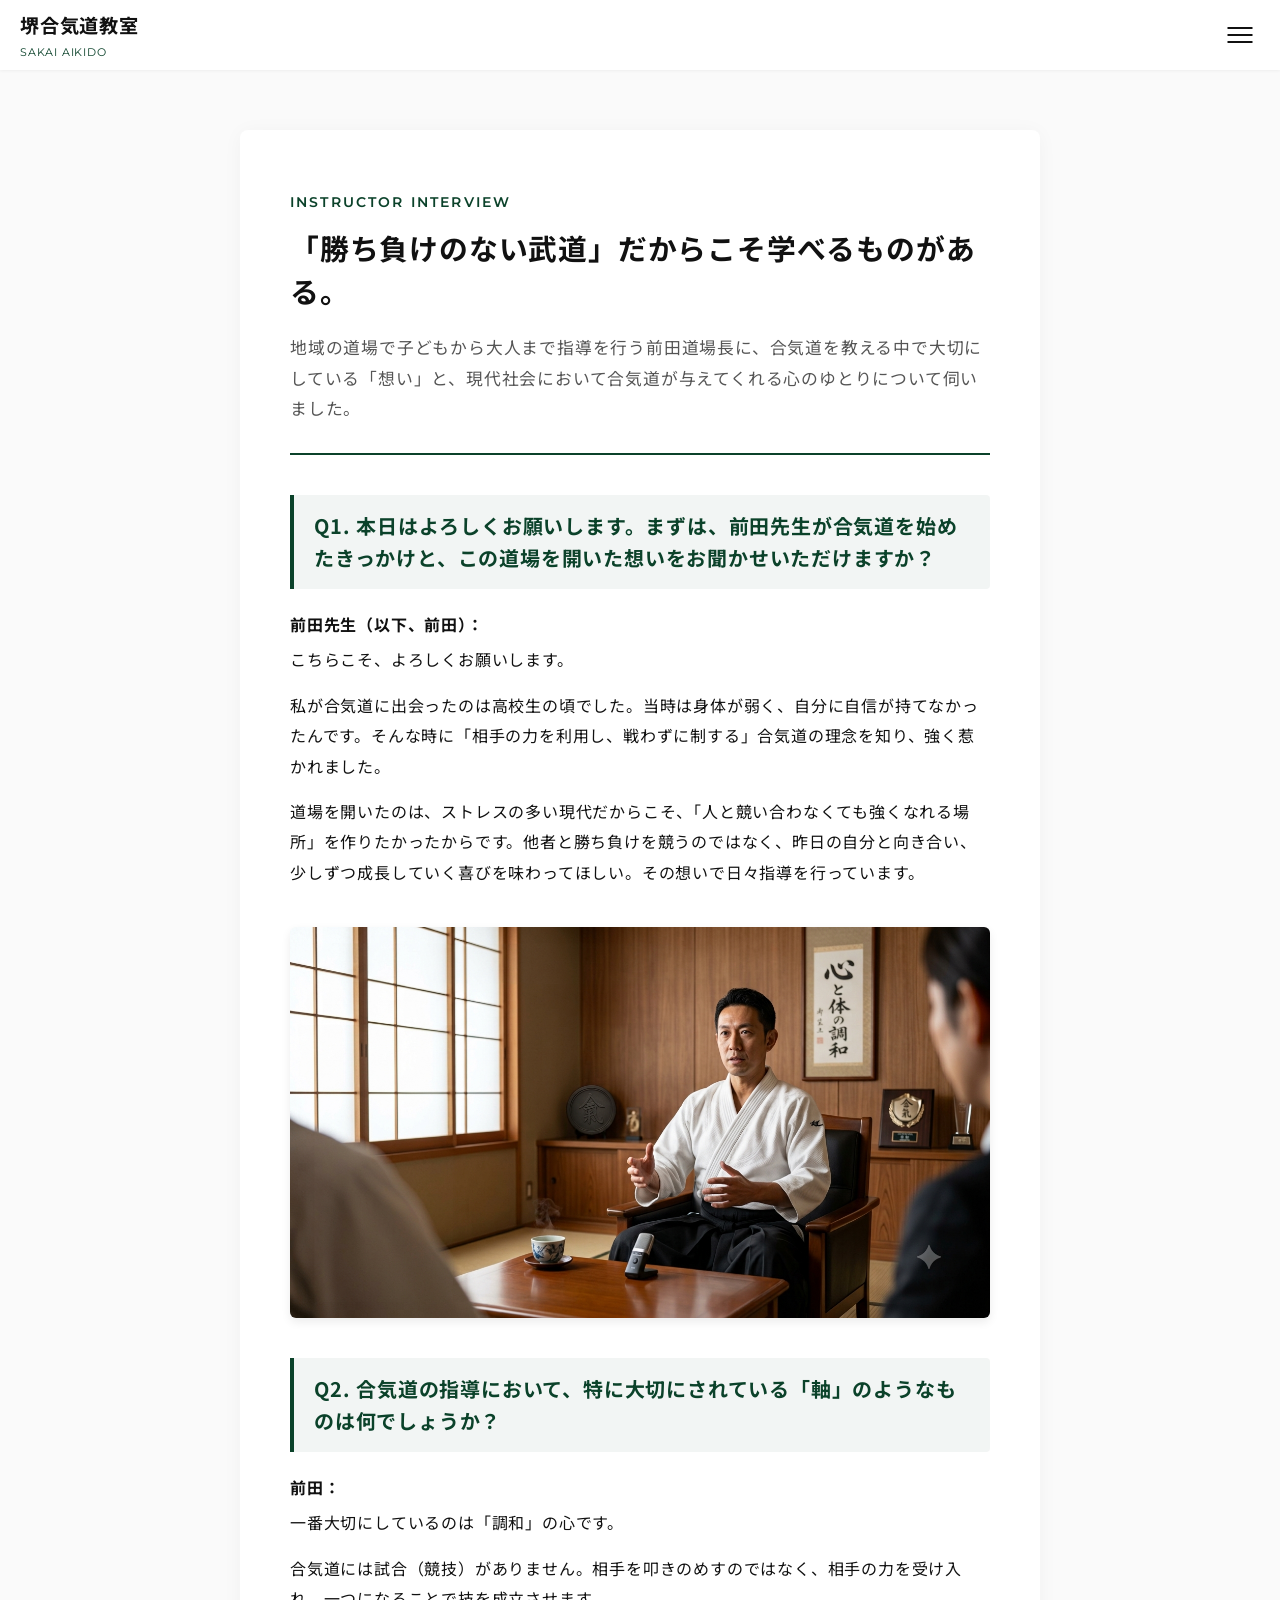
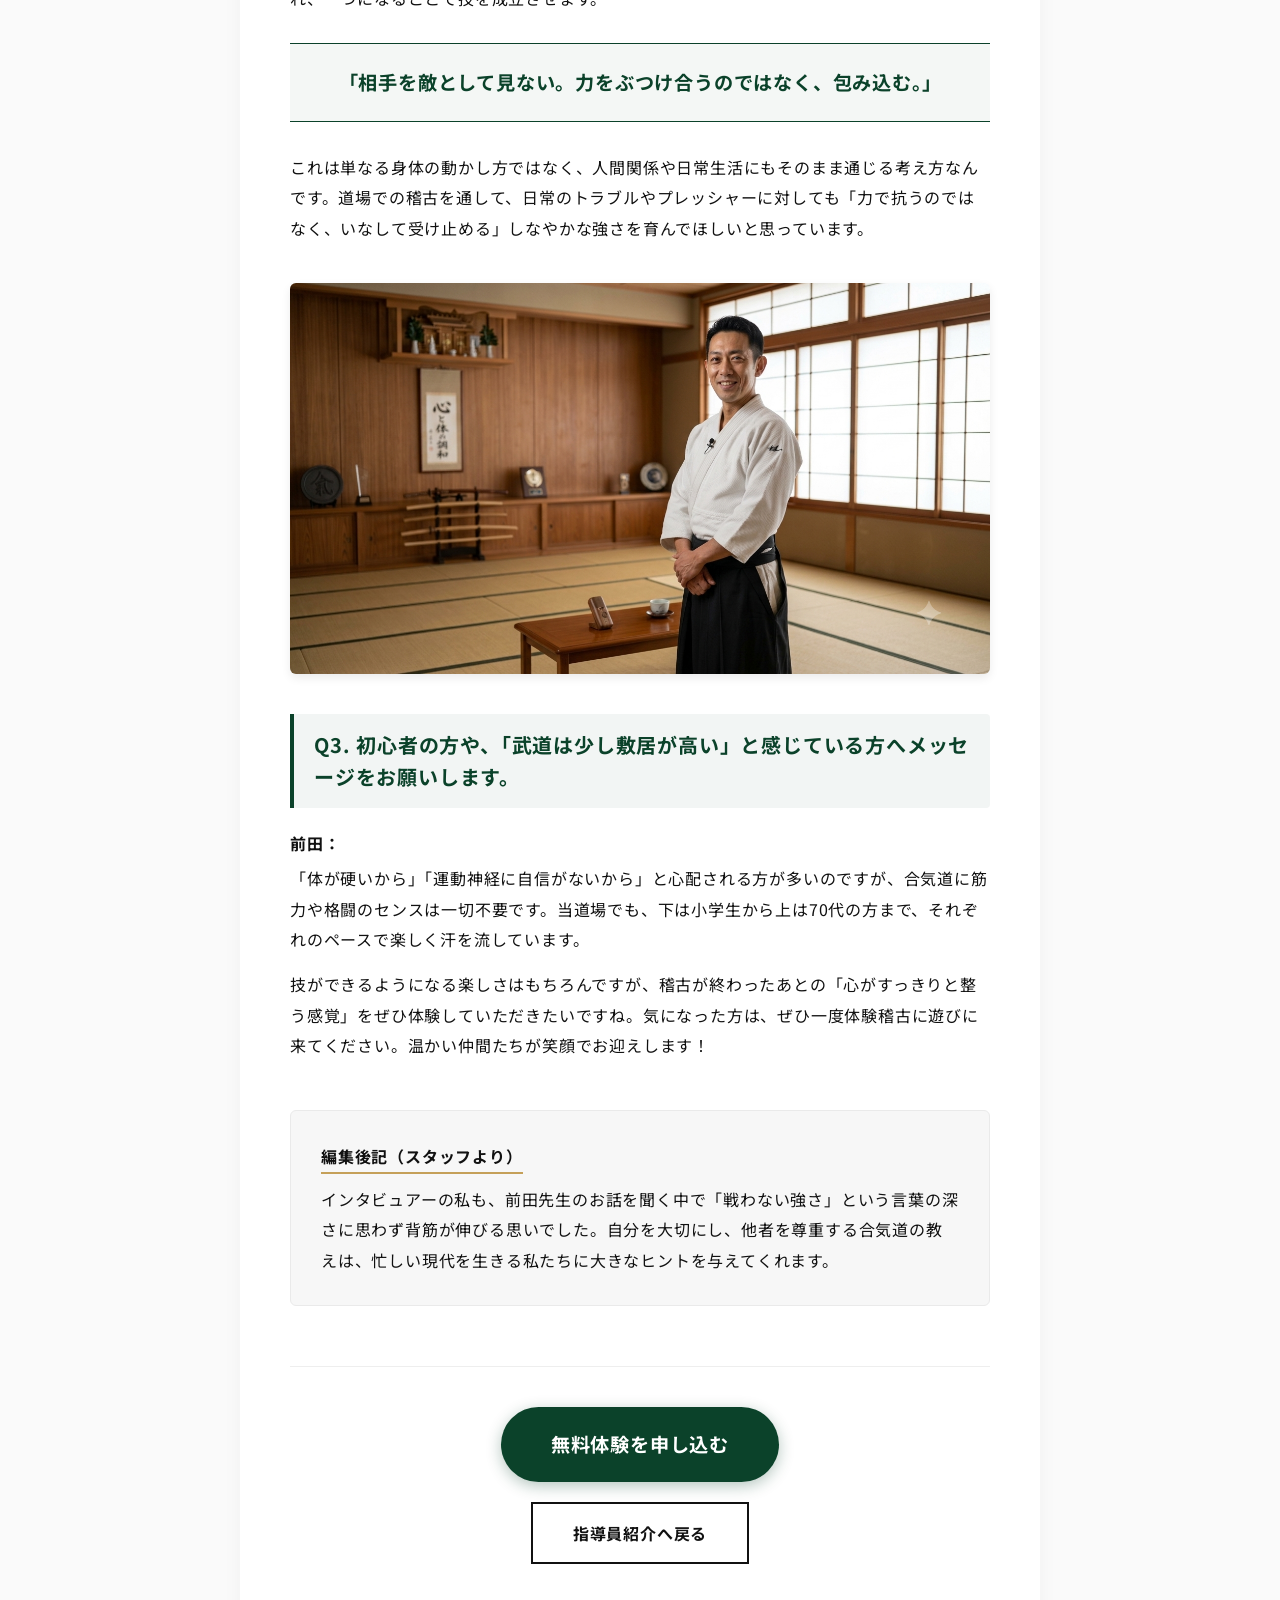
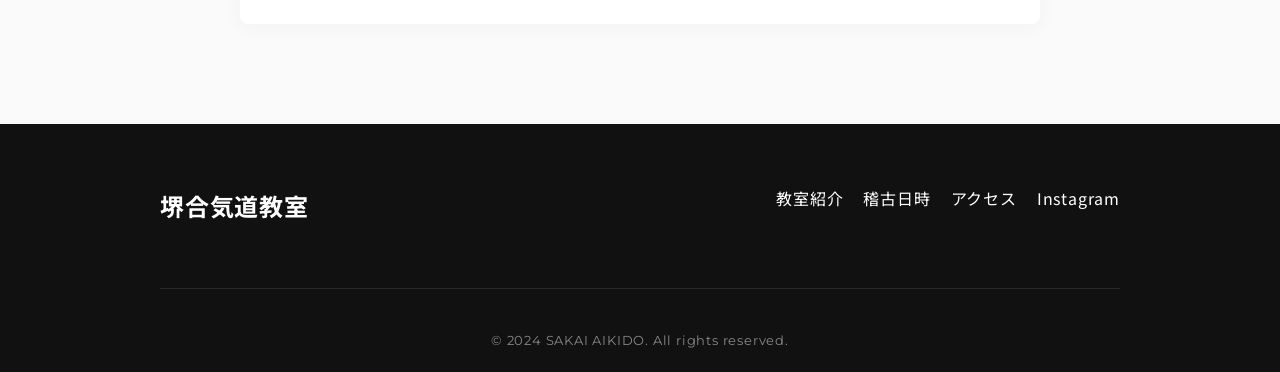
==== interview.html @ 1ae6b735 "Add files via upload" ====
<!DOCTYPE html>
<html lang="ja">
<head>
    <meta charset="UTF-8">
    <meta name="viewport" content="width=device-width, initial-scale=1.0">
    <title>指導員インタビュー | 堺合気道教室 SAKAI AIKIDO</title>
    <!-- Google Fonts -->
    <link rel="preconnect" href="https://fonts.googleapis.com">
    <link rel="preconnect" href="https://fonts.gstatic.com" crossorigin>
    <link href="https://fonts.googleapis.com/css2?family=Montserrat:wght@300;400;500;600&family=Noto+Sans+JP:wght@400;500;700&display=swap" rel="stylesheet">
    <link rel="stylesheet" href="style.css">
</head>
<body>

    <!-- ヘッダー -->
    <header class="header">
        <div class="header-logo">
            <a href="index.html">
                <span class="logo-ja">堺合気道教室</span>
                <span class="logo-en">SAKAI AIKIDO</span>
            </a>
        </div>
        <button class="hamburger" id="js-hamburger" aria-label="メニュー">
            <span></span><span></span><span></span>
        </button>
    </header>

    <!-- スライドメニュー -->
    <nav class="nav-menu" id="js-nav">
        <ul>
            <li><a href="index.html"><span>HOME</span>ホーム</a></li>
            <li><a href="index.html#about"><span>ABOUT</span>教室紹介</a></li>
            <li><a href="index.html#features"><span>FEATURES</span>特徴</a></li>
            <li><a href="index.html#schedule"><span>SCHEDULE</span>稽古日時</a></li>
            <li><a href="index.html#access"><span>ACCESS</span>アクセス</a></li>
            <li><a href="index.html#instructor"><span>INSTRUCTOR</span>指導員紹介</a></li>
            <li><a href="index.html#instagram"><span>INSTAGRAM</span>Instagram</a></li>
            <li><a href="https://forms.gle/1L7aaWqh9uQGa3tB6" target="_blank" rel="noopener" class="nav-contact"><span>CONTACT</span>体験申し込み</a></li>
        </ul>
    </nav>
    <div class="nav-overlay" id="js-overlay"></div>

    <main class="article-page">
        <!-- インタビューメインエリア -->
        <article class="interview-container">
            <!-- 記事ヘッダー -->
            <header class="interview-header">
                <div class="interview-subtitle">INSTRUCTOR INTERVIEW</div>
                <h1 class="interview-title">「勝ち負けのない武道」だからこそ学べるものがある。</h1>
                <p class="interview-lead">
                    地域の道場で子どもから大人まで指導を行う前田道場長に、合気道を教える中で大切にしている「想い」と、現代社会において合気道が与えてくれる心のゆとりについて伺いました。
                </p>
            </header>

            <!-- 本文コンテンツ -->
            <div class="interview-body">
                
                <!-- Q1 -->
                <section class="interview-block">
                    <h2 class="question">Q1. 本日はよろしくお願いします。まずは、前田先生が合気道を始めたきっかけと、この道場を開いた想いをお聞かせいただけますか？</h2>
                    <div class="answer">
                        <p class="speaker">前田先生（以下、前田）：</p>
                        <p>こちらこそ、よろしくお願いします。</p>
                        <p>私が合気道に出会ったのは高校生の頃でした。当時は身体が弱く、自分に自信が持てなかったんです。そんな時に「相手の力を利用し、戦わずに制する」合気道の理念を知り、強く惹かれました。</p>
                        <p>道場を開いたのは、ストレスの多い現代だからこそ、「人と競い合わなくても強くなれる場所」を作りたかったからです。他者と勝ち負けを競うのではなく、昨日の自分と向き合い、少しずつ成長していく喜びを味わってほしい。その想いで日々指導を行っています。</p>
                    </div>
                </section>

                <!-- 挿入画像 1枚目 -->
                <figure class="interview-image">
                    <img src="images/interview1.jpg" alt="対談中にお話しされる前田先生">
                </figure>

                <!-- Q2 -->
                <section class="interview-block">
                    <h2 class="question">Q2. 合気道の指導において、特に大切にされている「軸」のようなものは何でしょうか？</h2>
                    <div class="answer">
                        <p class="speaker">前田：</p>
                        <p>一番大切にしているのは「調和」の心です。</p>
                        <p>合気道には試合（競技）がありません。相手を叩きのめすのではなく、相手の力を受け入れ、一つになることで技を成立させます。</p>
                        
                        <blockquote class="highlight-quote">
                            「相手を敵として見ない。力をぶつけ合うのではなく、包み込む。」
                        </blockquote>

                        <p>これは単なる身体の動かし方ではなく、人間関係や日常生活にもそのまま通じる考え方なんです。道場での稽古を通して、日常のトラブルやプレッシャーに対しても「力で抗うのではなく、いなして受け止める」しなやかな強さを育んでほしいと思っています。</p>
                    </div>
                </section>

                <!-- 挿入画像 2枚目 -->
                <figure class="interview-image">
                    <img src="images/interview2.jpg" alt="温かい眼差しで語る前田先生">
                </figure>

                <!-- Q3 -->
                <section class="interview-block">
                    <h2 class="question">Q3. 初心者の方や、「武道は少し敷居が高い」と感じている方へメッセージをお願いします。</h2>
                    <div class="answer">
                        <p class="speaker">前田：</p>
                        <p>「体が硬いから」「運動神経に自信がないから」と心配される方が多いのですが、合気道に筋力や格闘のセンスは一切不要です。当道場でも、下は小学生から上は70代の方まで、それぞれのペースで楽しく汗を流しています。</p>
                        <p>技ができるようになる楽しさはもちろんですが、稽古が終わったあとの「心がすっきりと整う感覚」をぜひ体験していただきたいですね。気になった方は、ぜひ一度体験稽古に遊びに来てください。温かい仲間たちが笑顔でお迎えします！</p>
                    </div>
                </section>

                <!-- 編集後記 -->
                <section class="editor-note">
                    <h3 class="editor-title">編集後記（スタッフより）</h3>
                    <p>インタビュアーの私も、前田先生のお話を聞く中で「戦わない強さ」という言葉の深さに思わず背筋が伸びる思いでした。自分を大切にし、他者を尊重する合気道の教えは、忙しい現代を生きる私たちに大きなヒントを与えてくれます。</p>
                </section>

            </div>

            <!-- 下部アクションエリア -->
            <div class="interview-footer-action text-center">
                <a href="https://forms.gle/1L7aaWqh9uQGa3tB6" class="btn-primary" target="_blank" rel="noopener">無料体験を申し込む</a>
                <div class="back-to-home">
                    <a href="index.html#instructor" class="btn-secondary">指導員紹介へ戻る</a>
                </div>
            </div>
        </article>
    </main>

    <!-- フッター -->
    <footer class="footer">
        <div class="container">
            <div class="footer-inner">
                <div class="footer-logo">堺合気道教室</div>
                <ul class="footer-links">
                    <li><a href="index.html#about">教室紹介</a></li>
                    <li><a href="index.html#schedule">稽古日時</a></li>
                    <li><a href="index.html#access">アクセス</a></li>
                    <li><a href="https://www.instagram.com/toshi_1057/" target="_blank" rel="noopener">Instagram</a></li>
                </ul>
            </div>
            <p class="copyright">&copy; 2024 SAKAI AIKIDO. All rights reserved.</p>
        </div>
    </footer>

    <script src="script.js"></script>
</body>
</html>
---- style.css ----
@charset "UTF-8";

/* =========================================
   変数定義・リセット
========================================= */
:root {
    --color-main: #0B422A; /* 深緑 */
    --color-sub: #111111;  /* 黒 */
    --color-bg: #FFFFFF;   /* 白 */
    --color-light: #F7F7F7;
    --color-accent: #B22222; /* 赤（旧旗モチーフ） */
    --color-gold: #C5A059;   /* 高級感のある落ち着いたゴールド */
    
    --font-ja: 'Noto Sans JP', sans-serif;
    --font-en: 'Montserrat', sans-serif;
    
    --header-height: 70px;
}

* {
    margin: 0;
    padding: 0;
    box-sizing: border-box;
}

body {
    font-family: var(--font-ja);
    color: var(--color-sub);
    background-color: var(--color-bg);
    line-height: 1.8;
    letter-spacing: 0.05em;
    -webkit-font-smoothing: antialiased;
}

a {
    color: inherit;
    text-decoration: none;
    transition: color 0.3s ease, opacity 0.3s ease, background-color 0.3s ease, border-color 0.3s ease;
}

img {
    max-width: 100%;
    height: auto;
    vertical-align: bottom;
}

ul {
    list-style: none;
}

.container {
    max-width: 1000px;
    margin: 0 auto;
    padding: 0 20px;
}

.text-center {
    text-align: center;
}

.bg-light {
    background-color: var(--color-light);
}

/* =========================================
   タイポグラフィ・見出し
========================================= */
.section {
    padding: 100px 0;
}

.section-title {
    text-align: center;
    margin-bottom: 50px;
}

.section-title .en {
    display: block;
    font-family: var(--font-en);
    font-size: 1.5rem;
    font-weight: 300;
    color: var(--color-main);
    letter-spacing: 0.1em;
}

.section-title .ja {
    display: block;
    font-size: 1rem;
    font-weight: 500;
    margin-top: 5px;
}

/* =========================================
   ヘッダー
========================================= */
.header {
    position: fixed;
    top: 0;
    left: 0;
    width: 100%;
    height: var(--header-height);
    background-color: rgba(255, 255, 255, 0.95);
    display: flex;
    justify-content: space-between;
    align-items: center;
    padding: 0 20px;
    z-index: 100;
    box-shadow: 0 1px 3px rgba(0,0,0,0.05);
}

.header-logo a {
    display: flex;
    flex-direction: column;
}

.header-logo .logo-ja {
    font-size: 1.2rem;
    font-weight: 700;
}

.header-logo .logo-en {
    font-family: var(--font-en);
    font-size: 0.7rem;
    color: var(--color-main);
}

/* ハンバーガーボタン */
.hamburger {
    width: 40px;
    height: 40px;
    background: none;
    border: none;
    cursor: pointer;
    position: relative;
    z-index: 102;
}

.hamburger span {
    display: block;
    width: 25px;
    height: 2px;
    background-color: var(--color-sub);
    position: absolute;
    left: 50%;
    transform: translateX(-50%);
    transition: 0.3s ease;
}

.hamburger span:nth-child(1) { top: 12px; }
.hamburger span:nth-child(2) { top: 19px; }
.hamburger span:nth-child(3) { top: 26px; }

.hamburger.is-active span:nth-child(1) {
    top: 19px;
    transform: translateX(-50%) rotate(45deg);
    background-color: #fff;
}
.hamburger.is-active span:nth-child(2) {
    opacity: 0;
}
.hamburger.is-active span:nth-child(3) {
    top: 19px;
    transform: translateX(-50%) rotate(-45deg);
    background-color: #fff;
}

/* スライドメニュー */
.nav-menu {
    position: fixed;
    top: 0;
    right: -300px;
    width: 300px;
    height: 100vh;
    background-color: rgba(17, 17, 17, 0.95);
    z-index: 101;
    padding-top: 80px;
    transition: right 0.3s ease;
    overflow-y: auto;
}

.nav-menu.is-active {
    right: 0;
}

.nav-menu ul li a {
    display: block;
    padding: 15px 30px;
    color: #fff;
    border-bottom: 1px solid rgba(255,255,255,0.1);
}

.nav-menu ul li a span {
    display: block;
    font-family: var(--font-en);
    font-size: 0.8rem;
    color: #aaa;
    margin-bottom: 3px;
}

.nav-menu ul li a:hover {
    background-color: rgba(255,255,255,0.1);
}

.nav-contact {
    color: var(--color-main) !important;
    font-weight: bold;
}

.nav-overlay {
    position: fixed;
    top: 0;
    left: 0;
    width: 100%;
    height: 100vh;
    background-color: rgba(0,0,0,0.5);
    z-index: 100;
    opacity: 0;
    visibility: hidden;
    transition: 0.3s ease;
}

.nav-overlay.is-active {
    opacity: 1;
    visibility: visible;
}

/* =========================================
   トップスライダー (拡大アニメーション削除済み)
========================================= */
.hero {
    margin-top: var(--header-height);
    position: relative;
    width: 100%;
    height: calc(100vh - var(--header-height));
    padding: 20px;
    background-color: var(--color-bg);
}

.slider {
    width: 100%;
    height: 100%;
    position: relative;
    border-radius: 12px;
    overflow: hidden;
    background-color: #000;
}

.slide {
    position: absolute;
    top: 0;
    left: 0;
    width: 100%;
    height: 100%;
    opacity: 0;
    visibility: hidden;
    transition: opacity 1s ease, visibility 1s ease;
    display: block;
}

.slide.active {
    opacity: 1;
    visibility: visible;
}

/* 画像は拡大させず静止して配置 */
.slide img {
    width: 100%;
    height: 100%;
    object-fit: cover;
}

/* コントロールボタン */
.slider-controls {
    position: absolute;
    top: 50%;
    left: 0;
    width: 100%;
    display: flex;
    justify-content: space-between;
    transform: translateY(-50%);
    padding: 0 40px;
    pointer-events: none;
}

.slider-btn {
    pointer-events: auto;
    background-color: rgba(0,0,0,0.3);
    color: #fff;
    border: none;
    width: 40px;
    height: 40px;
    border-radius: 50%;
    font-size: 1.2rem;
    cursor: pointer;
    transition: background-color 0.3s;
}

.slider-btn:hover {
    background-color: var(--color-main);
}

.slider-indicators {
    position: absolute;
    bottom: 40px;
    left: 50%;
    transform: translateX(-50%);
    display: flex;
    gap: 10px;
}

.indicator {
    width: 30px;
    height: 4px;
    background-color: rgba(255,255,255,0.4);
    cursor: pointer;
    transition: background-color 0.3s;
}

.indicator.active {
    background-color: #fff;
}

/* =========================================
   コンテンツ各セクション
========================================= */
/* FEATURES */
.feature-list {
    max-width: 600px;
    margin: 0 auto;
}

.feature-list li {
    padding: 15px 0;
    border-bottom: 1px solid #ddd;
    position: relative;
    padding-left: 1.5rem;
}

.feature-list li::before {
    content: "■";
    color: var(--color-main);
    position: absolute;
    left: 0;
    font-size: 0.8rem;
}

/* SCHEDULE */
.schedule-info {
    text-align: center;
    margin-bottom: 40px;
    font-size: 1.1rem;
}
.schedule-info .fee {
    margin-top: 15px;
    font-weight: bold;
    color: var(--color-main);
}

.schedule-list {
    max-width: 600px;
    margin: 0 auto;
    background: #fff;
    padding: 30px;
    box-shadow: 0 4px 15px rgba(0,0,0,0.05);
}

.schedule-list h3 {
    margin-bottom: 20px;
    border-bottom: 2px solid var(--color-main);
    padding-bottom: 10px;
}

.schedule-list li {
    display: flex;
    padding: 15px 0;
    border-bottom: 1px dashed #eee;
    align-items: center;
}

.schedule-list .date {
    width: 100px;
    font-weight: bold;
}

.schedule-list .event {
    padding: 4px 12px;
    border-radius: 4px;
    font-size: 0.9rem;
}

.status-normal .event { background-color: rgba(11, 66, 42, 0.1); color: var(--color-main); }
.status-closed .event { background-color: rgba(178, 34, 34, 0.1); color: var(--color-accent); }
.status-event .event  { background-color: rgba(255, 193, 7, 0.2); color: #B8860B; }

/* ACCESS */
.map-wrapper {
    margin-top: 30px;
}

/* INSTRUCTOR */
.instructor-card {
    display: flex;
    flex-wrap: wrap;
    gap: 30px;
    background: #fff;
    padding: 40px;
    border-radius: 8px;
    box-shadow: 0 4px 15px rgba(0,0,0,0.05);
    align-items: flex-start;
}

.instructor-img {
    width: 220px;
    height: 280px;
    object-fit: cover;
    border-radius: 6px;
}

.instructor-profile {
    flex: 1;
    min-width: 250px;
}

.instructor-profile h3 {
    font-size: 1.5rem;
    margin-bottom: 10px;
}
.instructor-profile h3 small {
    font-family: var(--font-en);
    font-size: 0.9rem;
    color: #666;
    margin-left: 10px;
}
.instructor-profile .history {
    color: var(--color-main);
    font-weight: bold;
    margin-bottom: 15px;
}
.instructor-profile .comment {
    background: var(--color-light);
    padding: 20px;
    border-left: 4px solid var(--color-main);
    margin-bottom: 25px;
}

/* INTERVIEW ボタン */
.instructor-btn-wrapper {
    margin-top: 20px;
}

.btn-interview {
    display: inline-flex;
    flex-direction: column;
    align-items: center;
    justify-content: center;
    padding: 12px 40px;
    background-color: var(--color-sub);
    color: #fff;
    border: 1px solid var(--color-gold);
    border-radius: 4px;
    text-align: center;
    letter-spacing: 0.1em;
}

.btn-interview .en {
    font-family: var(--font-en);
    font-size: 0.95rem;
    font-weight: 500;
    color: var(--color-gold);
}

.btn-interview .ja {
    font-size: 0.75rem;
    color: #bbb;
    margin-top: 2px;
}

.btn-interview:hover {
    background-color: var(--color-main);
    border-color: var(--color-main);
}

.btn-interview:hover .en,
.btn-interview:hover .ja {
    color: #fff;
}

/* =========================================
   INTERVIEW ページ用スタイル
========================================= */
.article-page {
    margin-top: var(--header-height);
    padding: 60px 20px 100px;
    background-color: #FAFAFA;
}

.interview-container {
    max-width: 800px;
    margin: 0 auto;
    background: #FFFFFF;
    padding: 60px 50px;
    border-radius: 8px;
    box-shadow: 0 2px 20px rgba(0, 0, 0, 0.04);
}

.interview-header {
    border-bottom: 2px solid var(--color-main);
    padding-bottom: 30px;
    margin-bottom: 40px;
}

.interview-subtitle {
    font-family: var(--font-en);
    font-size: 0.9rem;
    font-weight: 600;
    color: var(--color-main);
    letter-spacing: 0.15em;
    margin-bottom: 10px;
}

.interview-title {
    font-size: 1.8rem;
    line-height: 1.5;
    margin-bottom: 20px;
    font-weight: 700;
}

.interview-lead {
    font-size: 1.05rem;
    color: #555;
    line-height: 1.8;
}

.interview-body {
    font-size: 1rem;
    line-height: 1.9;
}

.interview-block {
    margin-bottom: 40px;
}

.interview-block .question {
    font-size: 1.25rem;
    color: var(--color-main);
    background-color: rgba(11, 66, 42, 0.05);
    padding: 15px 20px;
    border-left: 4px solid var(--color-main);
    border-radius: 0 4px 4px 0;
    margin-bottom: 20px;
    line-height: 1.6;
}

.interview-block .answer p {
    margin-bottom: 15px;
}

.interview-block .answer .speaker {
    font-weight: bold;
    color: var(--color-sub);
    margin-bottom: 5px;
}

.highlight-quote {
    font-size: 1.2rem;
    font-weight: bold;
    text-align: center;
    color: var(--color-main);
    margin: 30px 0;
    padding: 20px;
    background-color: #F4F7F5;
    border-top: 1px solid var(--color-main);
    border-bottom: 1px solid var(--color-main);
}

.interview-image {
    margin: 40px 0;
    text-align: center;
}

.interview-image img {
    width: 100%;
    max-height: 450px;
    object-fit: cover;
    border-radius: 6px;
    box-shadow: 0 4px 10px rgba(0,0,0,0.08);
}

.editor-note {
    background-color: var(--color-light);
    padding: 30px;
    border-radius: 6px;
    margin-top: 50px;
    border: 1px solid #EAEAEA;
}

.editor-title {
    font-size: 1rem;
    font-weight: bold;
    color: var(--color-sub);
    margin-bottom: 10px;
    display: inline-block;
    border-bottom: 2px solid var(--color-gold);
}

.interview-footer-action {
    margin-top: 60px;
    padding-top: 40px;
    border-top: 1px solid #EEE;
}

.back-to-home {
    margin-top: 20px;
}

/* =========================================
   共通ボタン
========================================= */
.btn-primary {
    display: inline-block;
    background-color: var(--color-main);
    color: #fff;
    padding: 20px 50px;
    font-size: 1.2rem;
    font-weight: bold;
    border-radius: 50px;
    box-shadow: 0 4px 15px rgba(11, 66, 42, 0.3);
}

.btn-primary:hover {
    background-color: #083321;
}

.btn-secondary {
    display: inline-block;
    border: 2px solid var(--color-sub);
    color: var(--color-sub);
    padding: 15px 40px;
    font-weight: bold;
}

.btn-secondary:hover {
    background-color: var(--color-sub);
    color: #fff;
}

/* =========================================
   フッター
========================================= */
.footer {
    background-color: var(--color-sub);
    color: #fff;
    padding: 60px 0 20px;
}

.footer-inner {
    display: flex;
    justify-content: space-between;
    flex-wrap: wrap;
    margin-bottom: 40px;
    border-bottom: 1px solid rgba(255,255,255,0.1);
    padding-bottom: 40px;
}

.footer-logo {
    font-size: 1.5rem;
    font-weight: bold;
    margin-bottom: 20px;
}

.footer-links {
    display: flex;
    gap: 20px;
    flex-wrap: wrap;
}

.copyright {
    text-align: center;
    font-size: 0.8rem;
    color: #888;
    font-family: var(--font-en);
}

/* =========================================
   アニメーション
========================================= */
.fade-in-up {
    opacity: 0;
    transform: translateY(15px);
    transition: opacity 0.4s ease-out, transform 0.4s ease-out;
}

.fade-in-up.is-visible {
    opacity: 1;
    transform: translateY(0);
}

/* =========================================
   レスポンシブ (スマホ対応)
========================================= */
@media screen and (max-width: 768px) {
    .hero {
        height: auto;
        padding: 10px;
    }
    
    .slider {
        aspect-ratio: 16 / 9;
        height: auto;
    }

    .slider-controls {
        padding: 0 15px;
    }

    .slider-btn {
        width: 32px;
        height: 32px;
        font-size: 1rem;
    }

    .slider-indicators {
        bottom: 15px;
    }

    .indicator {
        width: 20px;
        height: 3px;
    }

    .section {
        padding: 60px 0;
    }

    .interview-container {
        padding: 30px 20px;
    }

    .interview-title {
        font-size: 1.4rem;
    }

    .interview-block .question {
        font-size: 1.1rem;
        padding: 12px 15px;
    }

    .instructor-card {
        justify-content: center;
        padding: 25px 20px;
    }

    .instructor-img {
        width: 100%;
        max-width: 250px;
        height: auto;
        aspect-ratio: 4/5;
    }

    .instructor-profile {
        text-align: center;
    }

    .btn-interview {
        width: 100%;
    }

    .footer-inner {
        flex-direction: column;
        align-items: center;
        text-align: center;
    }
    
    .footer-links {
        justify-content: center;
    }
}
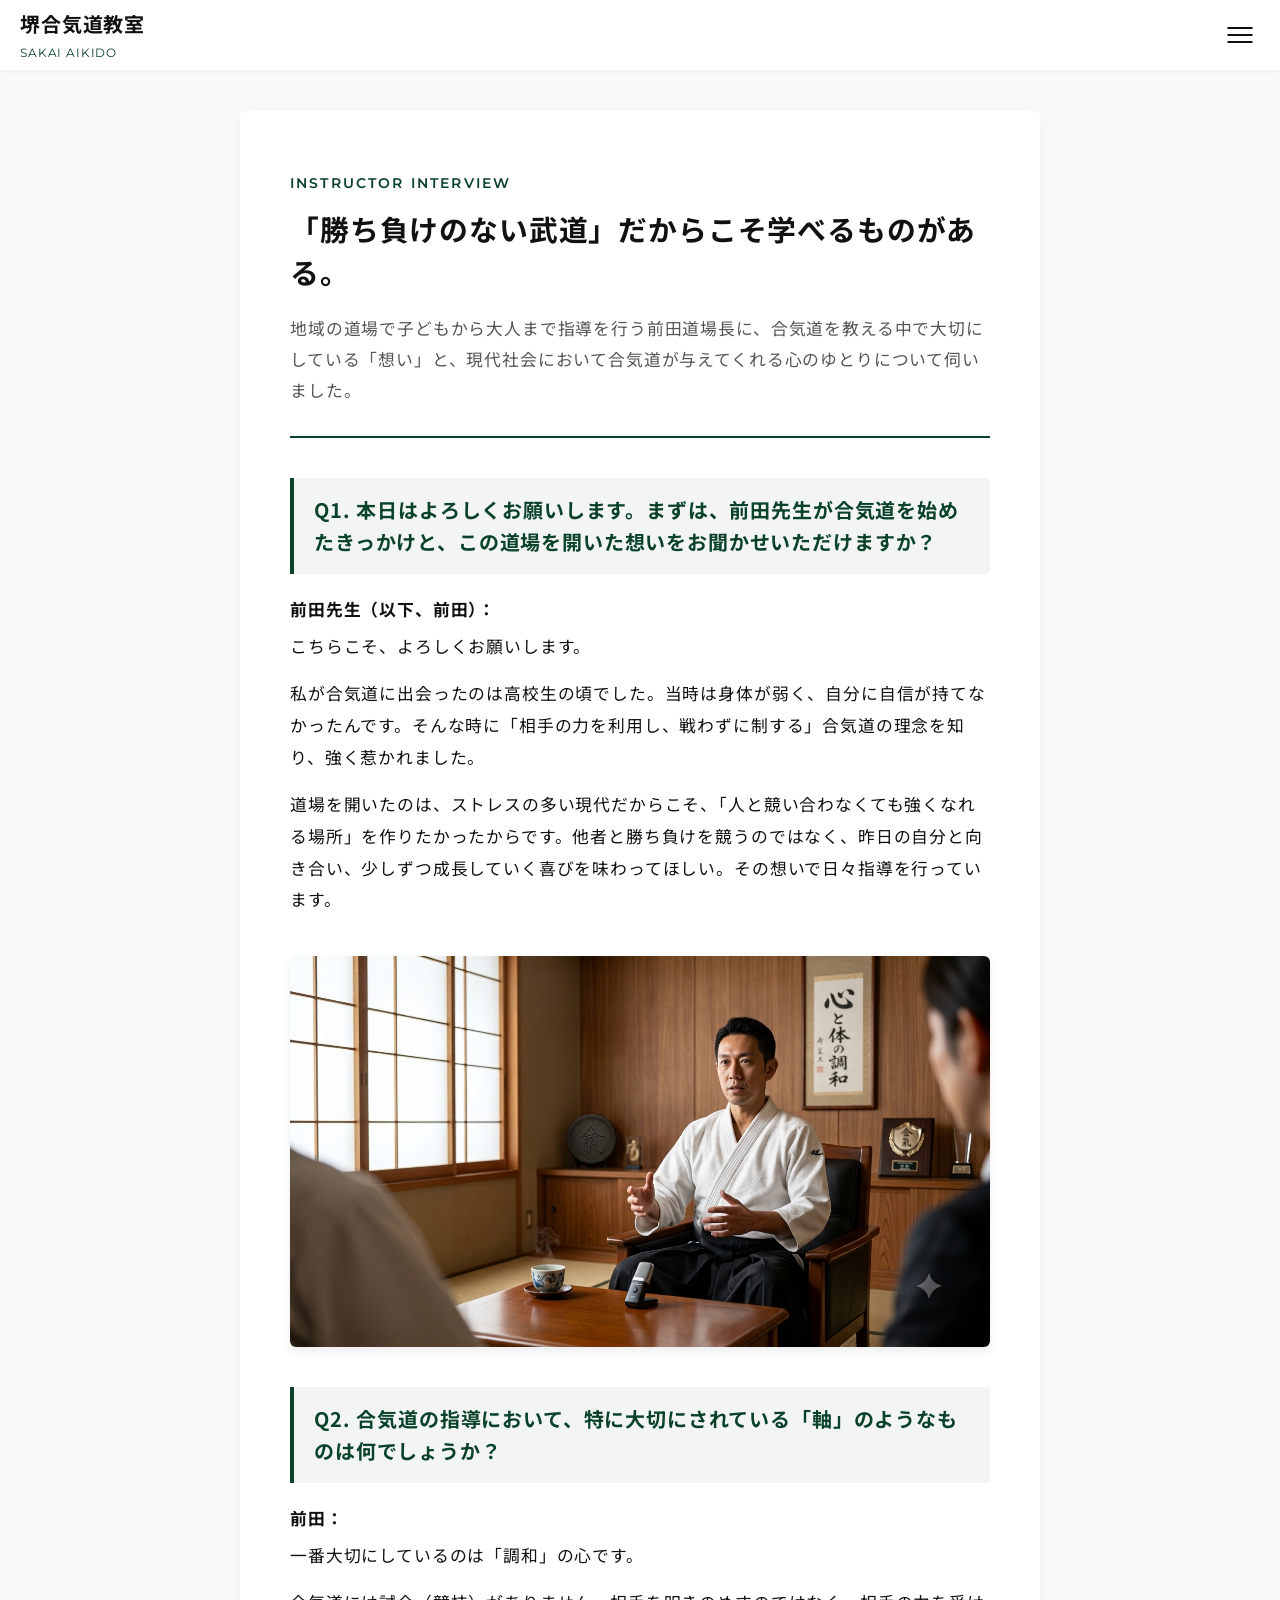
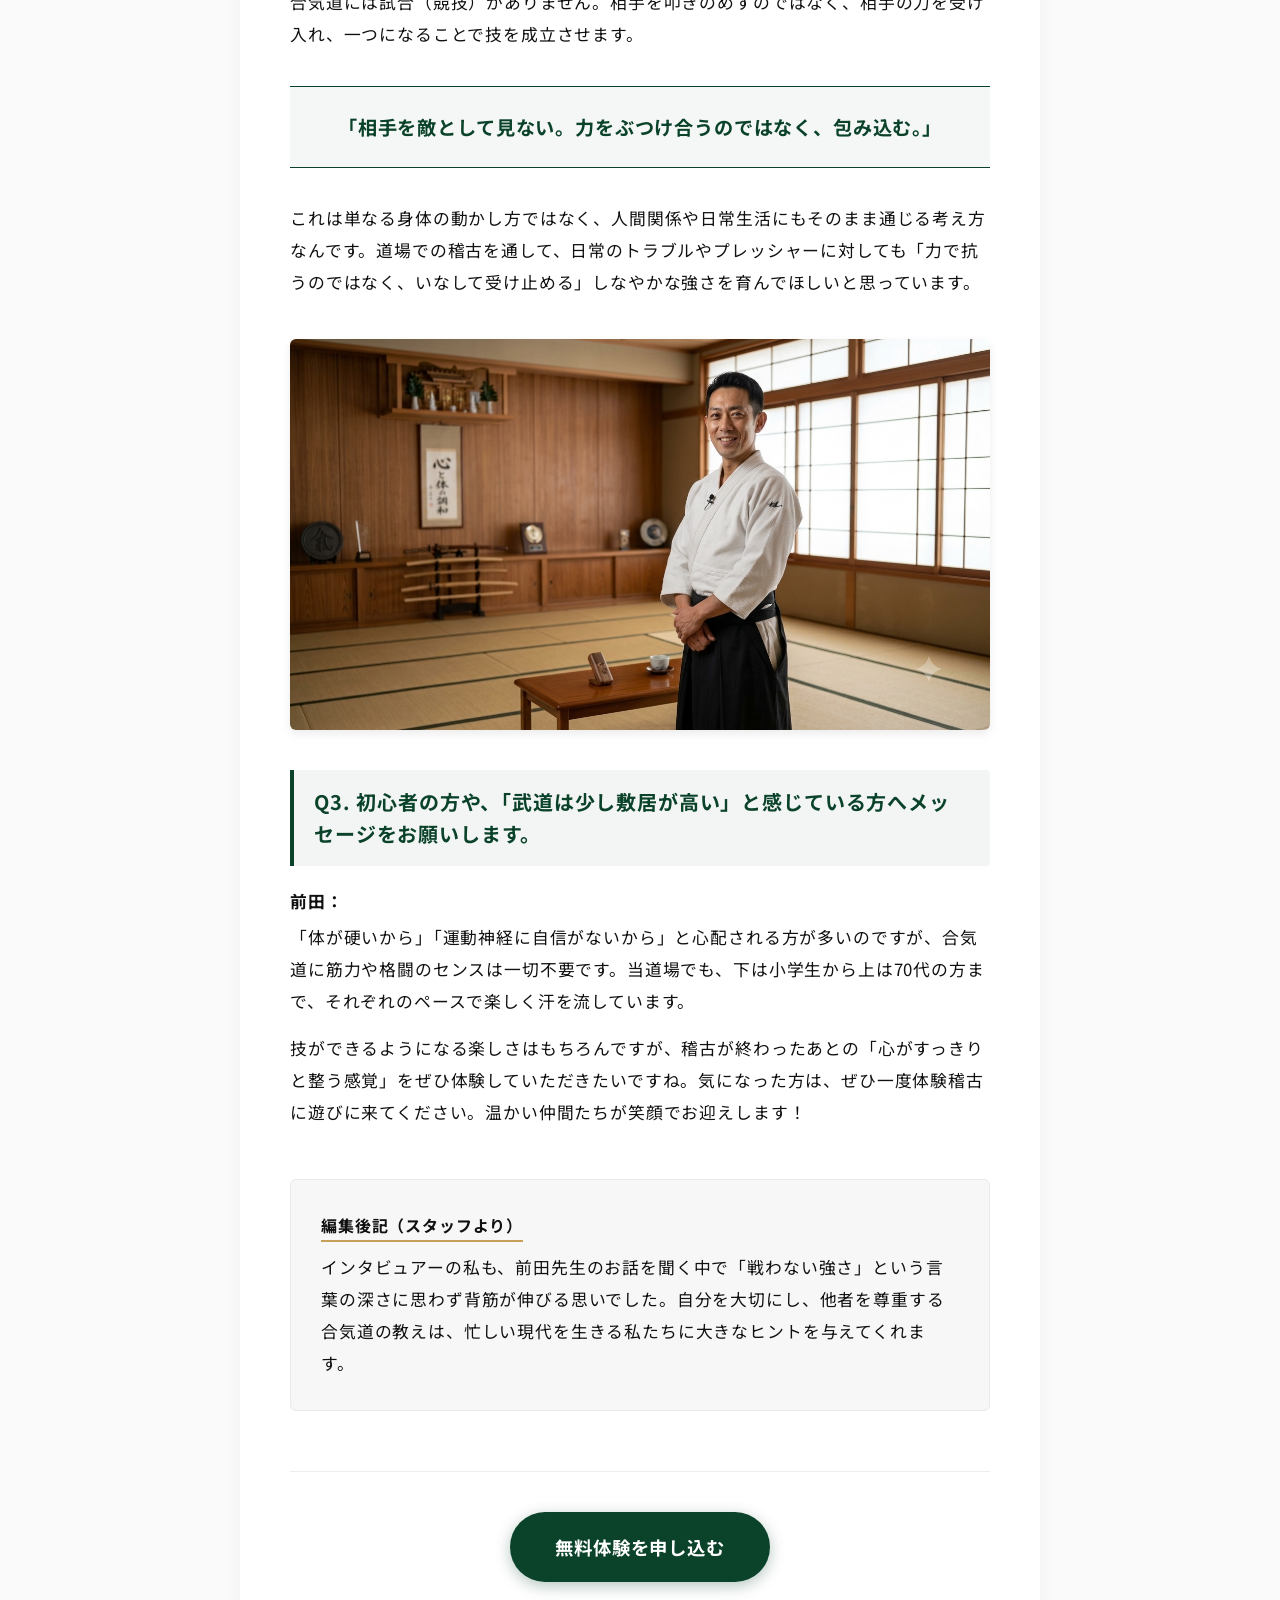
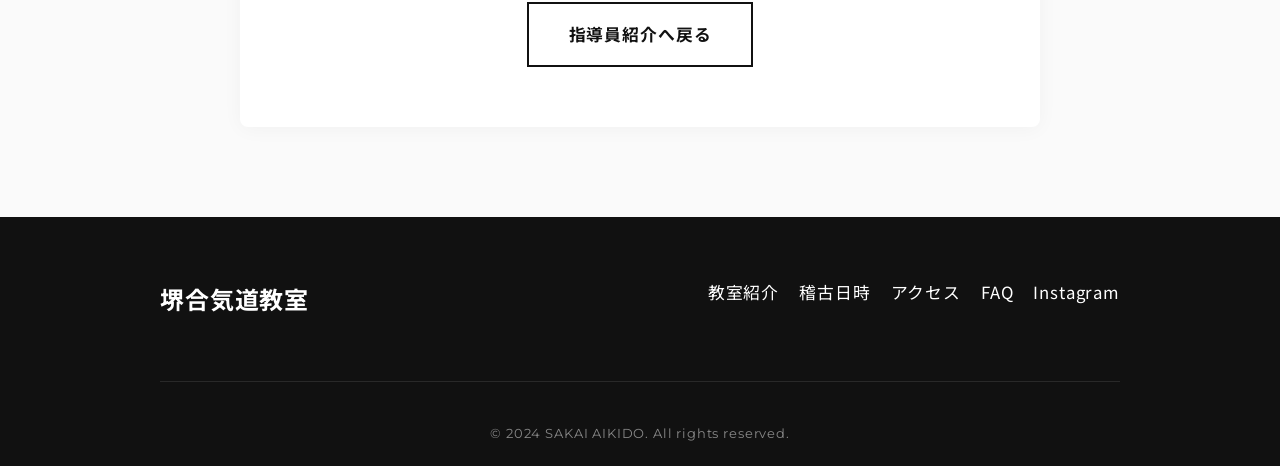
==== commit 6c90fdda: "Add files via upload" ====
--- a/interview.html
+++ b/interview.html
@@ -7,7 +7,7 @@
     <!-- Google Fonts -->
     <link rel="preconnect" href="https://fonts.googleapis.com">
     <link rel="preconnect" href="https://fonts.gstatic.com" crossorigin>
-    <link href="https://fonts.googleapis.com/css2?family=Montserrat:wght@300;400;500;600&family=Noto+Sans+JP:wght@400;500;700&display=swap" rel="stylesheet">
+    <link href="https://fonts.googleapis.com/css2?family=Montserrat:wght@300;400;500;600;700&family=Noto+Sans+JP:wght@400;500;700&display=swap" rel="stylesheet">
     <link rel="stylesheet" href="style.css">
 </head>
 <body>
@@ -20,7 +20,7 @@
                 <span class="logo-en">SAKAI AIKIDO</span>
             </a>
         </div>
-        <button class="hamburger" id="js-hamburger" aria-label="メニュー">
+        <button class="hamburger" id="js-hamburger" aria-label="メニューを開閉する" aria-expanded="false">
             <span></span><span></span><span></span>
         </button>
     </header>
@@ -31,11 +31,11 @@
             <li><a href="index.html"><span>HOME</span>ホーム</a></li>
             <li><a href="index.html#about"><span>ABOUT</span>教室紹介</a></li>
             <li><a href="index.html#features"><span>FEATURES</span>特徴</a></li>
-            <li><a href="index.html#schedule"><span>SCHEDULE</span>稽古日時</a></li>
+            <li><a href="index.html#schedule"><span>SCHEDULE</span>稽古日時・月謝</a></li>
             <li><a href="index.html#access"><span>ACCESS</span>アクセス</a></li>
             <li><a href="index.html#instructor"><span>INSTRUCTOR</span>指導員紹介</a></li>
-            <li><a href="index.html#instagram"><span>INSTAGRAM</span>Instagram</a></li>
-            <li><a href="https://forms.gle/1L7aaWqh9uQGa3tB6" target="_blank" rel="noopener" class="nav-contact"><span>CONTACT</span>体験申し込み</a></li>
+            <li><a href="index.html#faq"><span>FAQ</span>よくあるご質問</a></li>
+            <li><a href="https://forms.gle/1L7aaWqh9uQGa3tB6" target="_blank" rel="noopener" class="nav-contact"><span>CONTACT</span>無料体験申し込み</a></li>
         </ul>
     </nav>
     <div class="nav-overlay" id="js-overlay"></div>
@@ -129,6 +129,7 @@
                     <li><a href="index.html#about">教室紹介</a></li>
                     <li><a href="index.html#schedule">稽古日時</a></li>
                     <li><a href="index.html#access">アクセス</a></li>
+                    <li><a href="index.html#faq">FAQ</a></li>
                     <li><a href="https://www.instagram.com/toshi_1057/" target="_blank" rel="noopener">Instagram</a></li>
                 </ul>
             </div>
--- a/style.css
+++ b/style.css
@@ -8,8 +8,8 @@
     --color-sub: #111111;  /* 黒 */
     --color-bg: #FFFFFF;   /* 白 */
     --color-light: #F7F7F7;
-    --color-accent: #B22222; /* 赤（旧旗モチーフ） */
-    --color-gold: #C5A059;   /* 高級感のある落ち着いたゴールド */
+    --color-accent: #B22222; /* 赤（ボタン等で目立たせる色） */
+    --color-gold: #C5A059;   /* 金色 */
     
     --font-ja: 'Noto Sans JP', sans-serif;
     --font-en: 'Montserrat', sans-serif;
@@ -27,7 +27,8 @@
     font-family: var(--font-ja);
     color: var(--color-sub);
     background-color: var(--color-bg);
-    line-height: 1.8;
+    font-size: 1.05rem;
+    line-height: 1.85;
     letter-spacing: 0.05em;
     -webkit-font-smoothing: antialiased;
 }
@@ -48,6 +49,10 @@
     list-style: none;
 }
 
+.u-inline-block {
+    display: inline-block;
+}
+
 .container {
     max-width: 1000px;
     margin: 0 auto;
@@ -66,28 +71,39 @@
    タイポグラフィ・見出し
 ========================================= */
 .section {
-    padding: 100px 0;
+    padding: 90px 0;
 }
 
 .section-title {
     text-align: center;
-    margin-bottom: 50px;
+    margin-bottom: 45px;
+    position: relative;
+}
+
+.section-title::after {
+    content: '';
+    display: block;
+    width: 60px;
+    height: 3px;
+    background-color: var(--color-gold);
+    margin: 15px auto 0;
 }
 
 .section-title .en {
     display: block;
     font-family: var(--font-en);
-    font-size: 1.5rem;
-    font-weight: 300;
+    font-size: 2.2rem;
+    font-weight: 700;
     color: var(--color-main);
-    letter-spacing: 0.1em;
+    letter-spacing: 0.12em;
 }
 
 .section-title .ja {
     display: block;
-    font-size: 1rem;
-    font-weight: 500;
-    margin-top: 5px;
+    font-size: 1.15rem;
+    font-weight: 700;
+    margin-top: 4px;
+    color: #333;
 }
 
 /* =========================================
@@ -99,13 +115,13 @@
     left: 0;
     width: 100%;
     height: var(--header-height);
-    background-color: rgba(255, 255, 255, 0.95);
+    background-color: rgba(255, 255, 255, 0.98);
     display: flex;
     justify-content: space-between;
     align-items: center;
     padding: 0 20px;
     z-index: 100;
-    box-shadow: 0 1px 3px rgba(0,0,0,0.05);
+    box-shadow: 0 1px 4px rgba(0,0,0,0.08);
 }
 
 .header-logo a {
@@ -114,17 +130,16 @@
 }
 
 .header-logo .logo-ja {
-    font-size: 1.2rem;
+    font-size: 1.25rem;
     font-weight: 700;
 }
 
 .header-logo .logo-en {
     font-family: var(--font-en);
-    font-size: 0.7rem;
+    font-size: 0.75rem;
     color: var(--color-main);
 }
 
-/* ハンバーガーボタン */
 .hamburger {
     width: 40px;
     height: 40px;
@@ -164,14 +179,13 @@
     background-color: #fff;
 }
 
-/* スライドメニュー */
 .nav-menu {
     position: fixed;
     top: 0;
     right: -300px;
     width: 300px;
     height: 100vh;
-    background-color: rgba(17, 17, 17, 0.95);
+    background-color: rgba(17, 17, 17, 0.96);
     z-index: 101;
     padding-top: 80px;
     transition: right 0.3s ease;
@@ -202,7 +216,7 @@
 }
 
 .nav-contact {
-    color: var(--color-main) !important;
+    color: var(--color-gold) !important;
     font-weight: bold;
 }
 
@@ -225,13 +239,14 @@
 }
 
 /* =========================================
-   トップスライダー (拡大アニメーション削除済み)
+   トップスライダー (ズーム完全削除)
 ========================================= */
 .hero {
     margin-top: var(--header-height);
     position: relative;
     width: 100%;
     height: calc(100vh - var(--header-height));
+    min-height: 500px;
     padding: 20px;
     background-color: var(--color-bg);
 }
@@ -253,7 +268,7 @@
     height: 100%;
     opacity: 0;
     visibility: hidden;
-    transition: opacity 1s ease, visibility 1s ease;
+    transition: opacity 1.2s ease, visibility 1.2s ease;
     display: block;
 }
 
@@ -262,14 +277,13 @@
     visibility: visible;
 }
 
-/* 画像は拡大させず静止して配置 */
 .slide img {
     width: 100%;
     height: 100%;
     object-fit: cover;
-}
-
-/* コントロールボタン */
+    object-position: center;
+}
+
 .slider-controls {
     position: absolute;
     top: 50%;
@@ -278,17 +292,18 @@
     display: flex;
     justify-content: space-between;
     transform: translateY(-50%);
-    padding: 0 40px;
+    padding: 0 30px;
     pointer-events: none;
+    z-index: 10;
 }
 
 .slider-btn {
     pointer-events: auto;
-    background-color: rgba(0,0,0,0.3);
+    background-color: rgba(0,0,0,0.4);
     color: #fff;
     border: none;
-    width: 40px;
-    height: 40px;
+    width: 44px;
+    height: 44px;
     border-radius: 50%;
     font-size: 1.2rem;
     cursor: pointer;
@@ -301,11 +316,12 @@
 
 .slider-indicators {
     position: absolute;
-    bottom: 40px;
+    bottom: 35px;
     left: 50%;
     transform: translateX(-50%);
     display: flex;
     gap: 10px;
+    z-index: 10;
 }
 
 .indicator {
@@ -321,19 +337,55 @@
 }
 
 /* =========================================
-   コンテンツ各セクション
-========================================= */
-/* FEATURES */
+   ABOUT (教室紹介)
+========================================= */
+.content-box {
+    background: #fff;
+    padding: 35px;
+    border-radius: 8px;
+    box-shadow: 0 4px 15px rgba(0,0,0,0.05);
+    margin-bottom: 30px;
+}
+
+.content-box h3 {
+    font-size: 1.35rem;
+    color: var(--color-main);
+    border-bottom: 2px solid var(--color-main);
+    padding-bottom: 8px;
+    margin-bottom: 15px;
+}
+
+.content-box p {
+    margin-bottom: 12px;
+}
+
+.content-box p:last-child {
+    margin-bottom: 0;
+}
+
+.venue-info {
+    margin-top: 20px;
+    padding: 15px 20px;
+    background-color: var(--color-light);
+    border-left: 4px solid var(--color-gold);
+    border-radius: 0 4px 4px 0;
+}
+
+/* =========================================
+   FEATURES (特徴)
+========================================= */
 .feature-list {
-    max-width: 600px;
+    max-width: 650px;
     margin: 0 auto;
 }
 
 .feature-list li {
-    padding: 15px 0;
+    padding: 18px 0;
     border-bottom: 1px solid #ddd;
     position: relative;
-    padding-left: 1.5rem;
+    padding-left: 1.8rem;
+    font-size: 1.1rem;
+    font-weight: 500;
 }
 
 .feature-list li::before {
@@ -341,26 +393,85 @@
     color: var(--color-main);
     position: absolute;
     left: 0;
-    font-size: 0.8rem;
-}
-
-/* SCHEDULE */
-.schedule-info {
-    text-align: center;
-    margin-bottom: 40px;
-    font-size: 1.1rem;
-}
-.schedule-info .fee {
-    margin-top: 15px;
-    font-weight: bold;
+    font-size: 0.9rem;
+}
+
+/* =========================================
+   SCHEDULE (稽古日時・月謝)
+========================================= */
+.schedule-info.left-align {
+    text-align: left;
+    max-width: 650px;
+    margin: 0 auto 40px;
+    background: #fff;
+    padding: 35px;
+    border-radius: 8px;
+    box-shadow: 0 4px 15px rgba(0,0,0,0.05);
+}
+
+.schedule-info h3 {
+    font-size: 1.3rem;
     color: var(--color-main);
+    border-bottom: 2px solid var(--color-main);
+    padding-bottom: 8px;
+    margin-bottom: 15px;
+}
+
+.schedule-days {
+    font-size: 1.15rem;
+    margin-bottom: 10px;
+}
+
+.time-list {
+    margin-bottom: 25px;
+    padding-left: 5px;
+}
+
+.time-list li {
+    margin-bottom: 6px;
+}
+
+.price-box {
+    margin-top: 25px;
+    padding-top: 20px;
+    border-top: 1px dashed #ccc;
+}
+
+.price-list {
+    margin: 15px 0;
+}
+
+.price-list li {
+    display: flex;
+    justify-content: space-between;
+    align-items: center;
+    padding: 12px 0;
+    border-bottom: 1px solid #f0f0f0;
+}
+
+.price-label {
+    font-weight: bold;
+}
+
+.price-value {
+    color: var(--color-main);
+    font-weight: bold;
+    font-size: 1.2rem;
+}
+
+.price-note {
+    font-size: 0.9rem;
+    color: #666;
+    margin-top: 10px;
+    line-height: 1.6;
 }
 
 .schedule-list {
-    max-width: 600px;
+    max-width: 650px;
     margin: 0 auto;
     background: #fff;
-    padding: 30px;
+    padding: 35px;
+    border-radius: 8px;
     box-shadow: 0 4px 15px rgba(0,0,0,0.05);
 }
 
@@ -368,6 +479,7 @@
     margin-bottom: 20px;
     border-bottom: 2px solid var(--color-main);
     padding-bottom: 10px;
+    font-size: 1.3rem;
 }
 
 .schedule-list li {
@@ -378,30 +490,55 @@
 }
 
 .schedule-list .date {
-    width: 100px;
+    width: 120px;
     font-weight: bold;
 }
 
 .schedule-list .event {
     padding: 4px 12px;
     border-radius: 4px;
-    font-size: 0.9rem;
+    font-size: 0.95rem;
 }
 
 .status-normal .event { background-color: rgba(11, 66, 42, 0.1); color: var(--color-main); }
 .status-closed .event { background-color: rgba(178, 34, 34, 0.1); color: var(--color-accent); }
 .status-event .event  { background-color: rgba(255, 193, 7, 0.2); color: #B8860B; }
 
-/* ACCESS */
+/* =========================================
+   ACCESS（箇条書きデザイン追加）
+========================================= */
+.access-address {
+    margin-bottom: 25px;
+}
+
+.access-list-block {
+    margin-bottom: 20px;
+}
+
+.access-list-block ul {
+    margin-top: 8px;
+    padding-left: 1.5em;
+    list-style-type: disc;
+    line-height: 1.8;
+}
+
+.parking-note {
+    font-weight: bold;
+    color: var(--color-main);
+    margin-top: 20px;
+}
+
 .map-wrapper {
     margin-top: 30px;
 }
 
-/* INSTRUCTOR */
+/* =========================================
+   INSTRUCTOR
+========================================= */
 .instructor-card {
     display: flex;
     flex-wrap: wrap;
-    gap: 30px;
+    gap: 35px;
     background: #fff;
     padding: 40px;
     border-radius: 8px;
@@ -422,20 +559,23 @@
 }
 
 .instructor-profile h3 {
-    font-size: 1.5rem;
+    font-size: 1.6rem;
     margin-bottom: 10px;
 }
+
 .instructor-profile h3 small {
     font-family: var(--font-en);
-    font-size: 0.9rem;
+    font-size: 0.95rem;
     color: #666;
     margin-left: 10px;
 }
+
 .instructor-profile .history {
     color: var(--color-main);
     font-weight: bold;
     margin-bottom: 15px;
 }
+
 .instructor-profile .comment {
     background: var(--color-light);
     padding: 20px;
@@ -443,7 +583,6 @@
     margin-bottom: 25px;
 }
 
-/* INTERVIEW ボタン */
 .instructor-btn-wrapper {
     margin-top: 20px;
 }
@@ -453,7 +592,7 @@
     flex-direction: column;
     align-items: center;
     justify-content: center;
-    padding: 12px 40px;
+    padding: 14px 45px;
     background-color: var(--color-sub);
     color: #fff;
     border: 1px solid var(--color-gold);
@@ -464,13 +603,13 @@
 
 .btn-interview .en {
     font-family: var(--font-en);
-    font-size: 0.95rem;
-    font-weight: 500;
+    font-size: 1rem;
+    font-weight: 600;
     color: var(--color-gold);
 }
 
 .btn-interview .ja {
-    font-size: 0.75rem;
+    font-size: 0.8rem;
     color: #bbb;
     margin-top: 2px;
 }
@@ -486,11 +625,193 @@
 }
 
 /* =========================================
-   INTERVIEW ページ用スタイル
+   FAQ
+========================================= */
+.faq-list {
+    max-width: 750px;
+    margin: 0 auto;
+    display: flex;
+    flex-direction: column;
+    gap: 15px;
+}
+
+.faq-item {
+    background: #fff;
+    border-radius: 8px;
+    box-shadow: 0 2px 10px rgba(0,0,0,0.04);
+    overflow: hidden;
+    border: 1px solid #EAEAEA;
+}
+
+.faq-q {
+    width: 100%;
+    background: none;
+    border: none;
+    padding: 20px 25px;
+    text-align: left;
+    font-family: inherit;
+    font-size: 1.1rem;
+    font-weight: bold;
+    color: var(--color-sub);
+    display: flex;
+    align-items: center;
+    gap: 12px;
+    cursor: pointer;
+    transition: background-color 0.2s ease;
+}
+
+.faq-q:hover {
+    background-color: rgba(11, 66, 42, 0.03);
+}
+
+.q-icon {
+    background: var(--color-main);
+    color: #fff;
+    font-family: var(--font-en);
+    font-weight: bold;
+    font-size: 1rem;
+    width: 28px;
+    height: 28px;
+    display: inline-flex;
+    align-items: center;
+    justify-content: center;
+    border-radius: 50%;
+    flex-shrink: 0;
+}
+
+.q-text {
+    flex: 1;
+}
+
+.faq-arrow {
+    font-size: 0.8rem;
+    color: #888;
+    transition: transform 0.3s ease;
+    flex-shrink: 0;
+}
+
+.faq-item.is-open .faq-arrow {
+    transform: rotate(180deg);
+    color: var(--color-main);
+}
+
+.faq-a {
+    max-height: 0;
+    overflow: hidden;
+    transition: max-height 0.35s cubic-bezier(0, 1, 0, 1);
+    background-color: #FAFAFA;
+}
+
+.faq-a-inner {
+    padding: 0 25px 20px 25px;
+    display: flex;
+    align-items: flex-start;
+    gap: 12px;
+    color: #444;
+    line-height: 1.8;
+}
+
+.a-icon {
+    background: var(--color-gold);
+    color: #fff;
+    font-family: var(--font-en);
+    font-weight: bold;
+    font-size: 1rem;
+    width: 28px;
+    height: 28px;
+    display: inline-flex;
+    align-items: center;
+    justify-content: center;
+    border-radius: 50%;
+    flex-shrink: 0;
+    margin-top: 2px;
+}
+
+/* =========================================
+   CONTACT（ボタン色を赤にして背景と同化させない）
+========================================= */
+.contact-section {
+    background: linear-gradient(135deg, #0B422A 0%, #052417 100%);
+    color: #fff;
+    padding: 90px 0;
+}
+
+.contact-box {
+    max-width: 800px;
+    margin: 0 auto;
+}
+
+.contact-badge {
+    display: inline-block;
+    background: var(--color-gold);
+    color: #fff;
+    font-family: var(--font-en);
+    font-weight: 600;
+    font-size: 0.85rem;
+    letter-spacing: 0.15em;
+    padding: 4px 16px;
+    border-radius: 20px;
+    margin-bottom: 20px;
+}
+
+.contact-title {
+    font-size: 2rem;
+    font-weight: bold;
+    margin-bottom: 20px;
+    line-height: 1.4;
+}
+
+.contact-desc {
+    font-size: 1.05rem;
+    color: #E0EAE5;
+    line-height: 1.8;
+    margin-bottom: 40px;
+}
+
+/* 深緑の背景に対してパッと目を引く赤色（アクセントカラー）に設定 */
+.btn-cta {
+    display: inline-flex;
+    flex-direction: column;
+    align-items: center;
+    justify-content: center;
+    background: var(--color-accent);
+    color: #fff;
+    padding: 20px 60px;
+    border-radius: 50px;
+    box-shadow: 0 6px 20px rgba(0,0,0,0.3);
+    transition: transform 0.3s ease, background-color 0.3s ease;
+}
+
+.btn-cta:hover {
+    background: #8e1b1b;
+    transform: translateY(-2px);
+}
+
+.btn-cta .main-text {
+    font-size: 1.35rem;
+    font-weight: bold;
+}
+
+.btn-cta .sub-text {
+    font-size: 0.85rem;
+    opacity: 0.9;
+    margin-top: 3px;
+}
+
+.contact-note {
+    font-size: 0.85rem;
+    color: #B0C4DE;
+    margin-top: 20px;
+}
+
+/* =========================================
+   ③ INTERVIEW ページ用スタイル
 ========================================= */
 .article-page {
-    margin-top: var(--header-height);
-    padding: 60px 20px 100px;
+    padding-top: calc(var(--header-height) + 40px);
+    padding-bottom: 90px;
+    padding-left: 20px;
+    padding-right: 20px;
     background-color: #FAFAFA;
 }
 
@@ -528,11 +849,11 @@
 .interview-lead {
     font-size: 1.05rem;
     color: #555;
-    line-height: 1.8;
+    line-height: 1.85;
 }
 
 .interview-body {
-    font-size: 1rem;
+    font-size: 1.05rem;
     line-height: 1.9;
 }
 
@@ -544,7 +865,7 @@
     font-size: 1.25rem;
     color: var(--color-main);
     background-color: rgba(11, 66, 42, 0.05);
-    padding: 15px 20px;
+    padding: 16px 20px;
     border-left: 4px solid var(--color-main);
     border-radius: 0 4px 4px 0;
     margin-bottom: 20px;
@@ -566,8 +887,8 @@
     font-weight: bold;
     text-align: center;
     color: var(--color-main);
-    margin: 30px 0;
-    padding: 20px;
+    margin: 35px 0;
+    padding: 22px;
     background-color: #F4F7F5;
     border-top: 1px solid var(--color-main);
     border-bottom: 1px solid var(--color-main);
@@ -620,8 +941,8 @@
     display: inline-block;
     background-color: var(--color-main);
     color: #fff;
-    padding: 20px 50px;
-    font-size: 1.2rem;
+    padding: 18px 45px;
+    font-size: 1.15rem;
     font-weight: bold;
     border-radius: 50px;
     box-shadow: 0 4px 15px rgba(11, 66, 42, 0.3);
@@ -696,11 +1017,51 @@
 }
 
 /* =========================================
-   レスポンシブ (スマホ対応)
-========================================= */
-@media screen and (max-width: 768px) {
+   レスポンシブデザイン
+========================================= */
+@media screen and (max-width: 1024px) {
     .hero {
         height: auto;
+        min-height: initial;
+        padding: 15px;
+    }
+
+    .slider {
+        aspect-ratio: 16 / 9;
+        height: auto;
+    }
+
+    .section {
+        padding: 70px 0;
+    }
+
+    .interview-container {
+        padding: 40px 30px;
+    }
+}
+
+@media screen and (max-width: 768px) {
+    body {
+        font-size: 1rem;
+    }
+
+    .section {
+        padding: 60px 0;
+    }
+
+    .section-title {
+        margin-bottom: 35px;
+    }
+
+    .section-title .en {
+        font-size: 1.75rem;
+    }
+
+    .section-title .ja {
+        font-size: 1rem;
+    }
+
+    .hero {
         padding: 10px;
     }
     
@@ -710,39 +1071,41 @@
     }
 
     .slider-controls {
-        padding: 0 15px;
+        padding: 0 10px;
     }
 
     .slider-btn {
-        width: 32px;
-        height: 32px;
+        width: 36px;
+        height: 36px;
         font-size: 1rem;
     }
 
     .slider-indicators {
-        bottom: 15px;
+        bottom: 12px;
     }
 
     .indicator {
-        width: 20px;
+        width: 22px;
         height: 3px;
     }
 
-    .section {
-        padding: 60px 0;
-    }
-
-    .interview-container {
-        padding: 30px 20px;
-    }
-
-    .interview-title {
-        font-size: 1.4rem;
-    }
-
-    .interview-block .question {
-        font-size: 1.1rem;
-        padding: 12px 15px;
+    .content-box,
+    .schedule-info.left-align,
+    .schedule-list {
+        padding: 25px 20px;
+    }
+
+    .contact-title {
+        font-size: 1.35rem;
+    }
+
+    .btn-cta {
+        padding: 18px 25px;
+        width: 100%;
+    }
+
+    .btn-cta .main-text {
+        font-size: 1.15rem;
     }
 
     .instructor-card {
@@ -752,9 +1115,9 @@
 
     .instructor-img {
         width: 100%;
-        max-width: 250px;
+        max-width: 240px;
         height: auto;
-        aspect-ratio: 4/5;
+        aspect-ratio: 4 / 5;
     }
 
     .instructor-profile {
@@ -763,6 +1126,39 @@
 
     .btn-interview {
         width: 100%;
+    }
+
+    .faq-q {
+        padding: 16px 18px;
+        font-size: 1rem;
+    }
+
+    .faq-a-inner {
+        padding: 0 18px 18px 18px;
+    }
+
+    .article-page {
+        padding-top: calc(var(--header-height) + 20px);
+        padding-left: 12px;
+        padding-right: 12px;
+    }
+
+    .interview-container {
+        padding: 25px 18px;
+    }
+
+    .interview-title {
+        font-size: 1.35rem;
+    }
+
+    .interview-block .question {
+        font-size: 1.05rem;
+        padding: 12px 15px;
+    }
+
+    .highlight-quote {
+        font-size: 1.05rem;
+        padding: 16px;
     }
 
     .footer-inner {
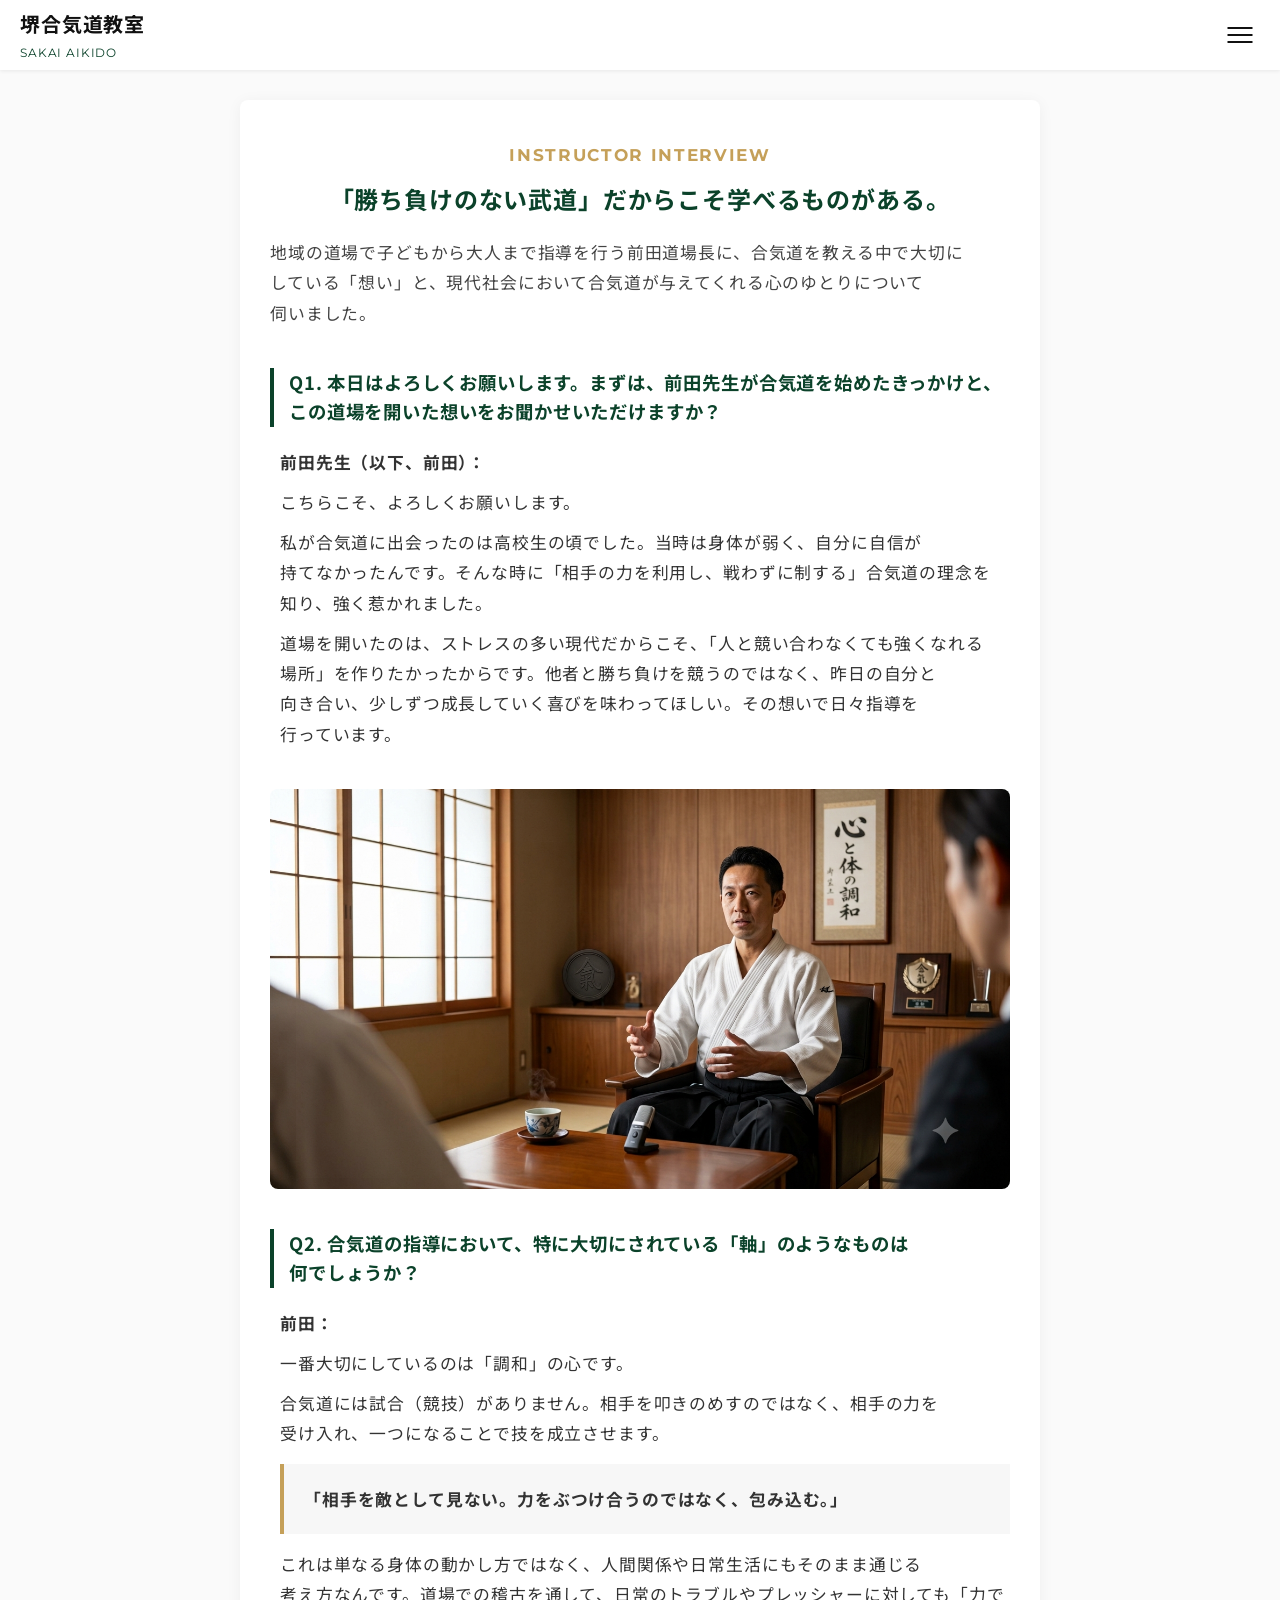
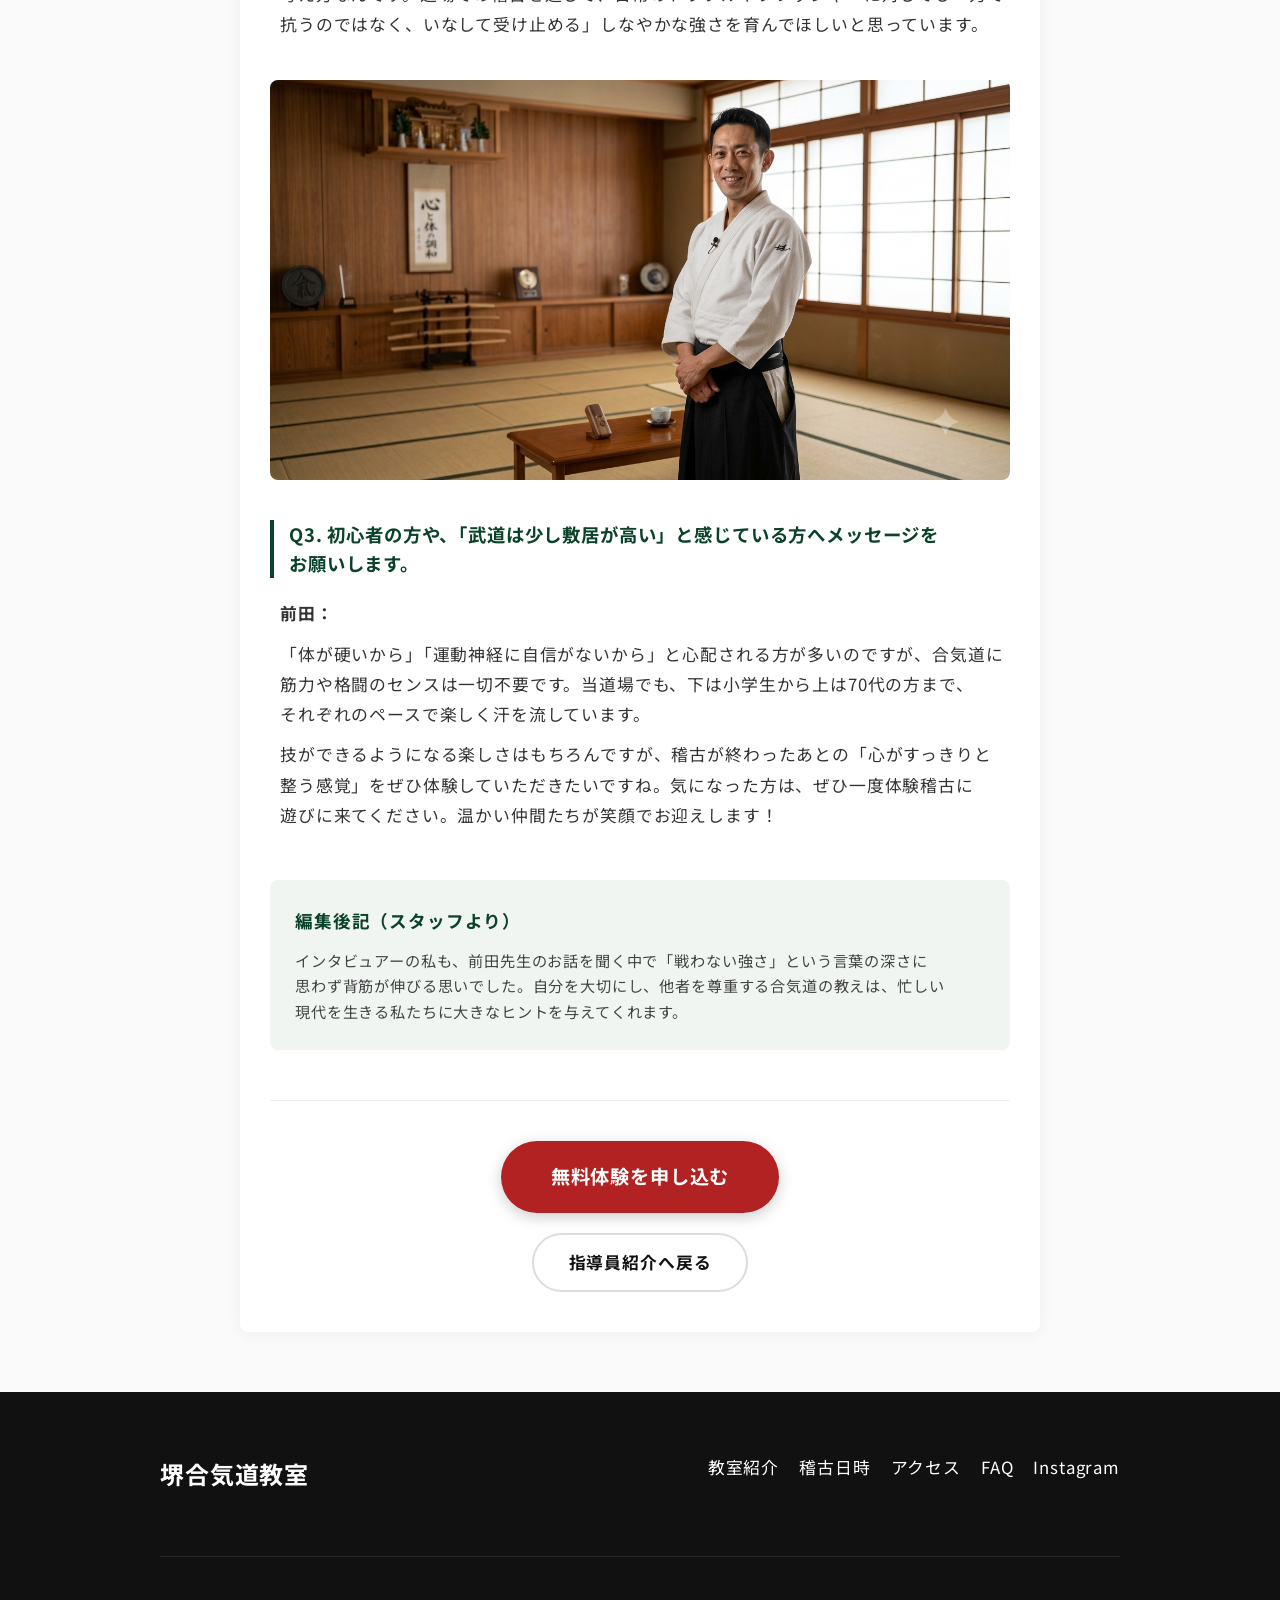
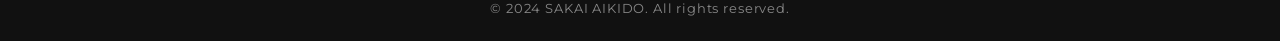
==== commit cc7b3b2c: "Add files via upload" ====
--- a/interview.html
+++ b/interview.html
@@ -40,14 +40,15 @@
     </nav>
     <div class="nav-overlay" id="js-overlay"></div>
 
-    <main class="article-page">
+    <!-- mainに style="padding-top: 100px;" を追加し、ヘッダー被りを防止 -->
+    <main class="article-page" style="padding-top: 100px; padding-bottom: 60px; background-color: #FAFAFA;">
         <!-- インタビューメインエリア -->
-        <article class="interview-container">
+        <article class="interview-container" style="max-width: 800px; margin: 0 auto; background: #fff; padding: 40px 30px; border-radius: 8px; box-shadow: 0 2px 15px rgba(0,0,0,0.05);">
             <!-- 記事ヘッダー -->
-            <header class="interview-header">
-                <div class="interview-subtitle">INSTRUCTOR INTERVIEW</div>
-                <h1 class="interview-title">「勝ち負けのない武道」だからこそ学べるものがある。</h1>
-                <p class="interview-lead">
+            <header class="interview-header" style="text-align: center; margin-bottom: 40px;">
+                <div class="interview-subtitle" style="font-family: 'Montserrat', sans-serif; color: #C5A059; font-weight: bold; letter-spacing: 0.1em; margin-bottom: 10px;">INSTRUCTOR INTERVIEW</div>
+                <h1 class="interview-title" style="font-size: 1.5rem; color: #0B422A; margin-bottom: 20px; line-height: 1.5;">「勝ち負けのない武道」だからこそ学べるものがある。</h1>
+                <p class="interview-lead" style="text-align: left; line-height: 1.8; color: #444;">
                     地域の道場で子どもから大人まで指導を行う前田道場長に、合気道を教える中で大切にしている「想い」と、現代社会において合気道が与えてくれる心のゆとりについて伺いました。
                 </p>
             </header>
@@ -56,30 +57,30 @@
             <div class="interview-body">
                 
                 <!-- Q1 -->
-                <section class="interview-block">
-                    <h2 class="question">Q1. 本日はよろしくお願いします。まずは、前田先生が合気道を始めたきっかけと、この道場を開いた想いをお聞かせいただけますか？</h2>
-                    <div class="answer">
-                        <p class="speaker">前田先生（以下、前田）：</p>
-                        <p>こちらこそ、よろしくお願いします。</p>
-                        <p>私が合気道に出会ったのは高校生の頃でした。当時は身体が弱く、自分に自信が持てなかったんです。そんな時に「相手の力を利用し、戦わずに制する」合気道の理念を知り、強く惹かれました。</p>
+                <section class="interview-block" style="margin-bottom: 40px;">
+                    <h2 class="question" style="font-size: 1.15rem; color: #0B422A; border-left: 4px solid #0B422A; padding-left: 15px; margin-bottom: 20px; line-height: 1.6;">Q1. 本日はよろしくお願いします。まずは、前田先生が合気道を始めたきっかけと、この道場を開いた想いをお聞かせいただけますか？</h2>
+                    <div class="answer" style="padding-left: 10px; line-height: 1.8; color: #333;">
+                        <p class="speaker" style="font-weight: bold; margin-bottom: 10px;">前田先生（以下、前田）：</p>
+                        <p style="margin-bottom: 10px;">こちらこそ、よろしくお願いします。</p>
+                        <p style="margin-bottom: 10px;">私が合気道に出会ったのは高校生の頃でした。当時は身体が弱く、自分に自信が持てなかったんです。そんな時に「相手の力を利用し、戦わずに制する」合気道の理念を知り、強く惹かれました。</p>
                         <p>道場を開いたのは、ストレスの多い現代だからこそ、「人と競い合わなくても強くなれる場所」を作りたかったからです。他者と勝ち負けを競うのではなく、昨日の自分と向き合い、少しずつ成長していく喜びを味わってほしい。その想いで日々指導を行っています。</p>
                     </div>
                 </section>
 
                 <!-- 挿入画像 1枚目 -->
-                <figure class="interview-image">
-                    <img src="images/interview1.jpg" alt="対談中にお話しされる前田先生">
+                <figure class="interview-image" style="margin-bottom: 40px; text-align: center;">
+                    <img src="images/interview1.jpg" alt="対談中にお話しされる前田先生" style="border-radius: 8px; max-height: 400px; width: 100%; object-fit: cover;">
                 </figure>
 
                 <!-- Q2 -->
-                <section class="interview-block">
-                    <h2 class="question">Q2. 合気道の指導において、特に大切にされている「軸」のようなものは何でしょうか？</h2>
-                    <div class="answer">
-                        <p class="speaker">前田：</p>
-                        <p>一番大切にしているのは「調和」の心です。</p>
-                        <p>合気道には試合（競技）がありません。相手を叩きのめすのではなく、相手の力を受け入れ、一つになることで技を成立させます。</p>
+                <section class="interview-block" style="margin-bottom: 40px;">
+                    <h2 class="question" style="font-size: 1.15rem; color: #0B422A; border-left: 4px solid #0B422A; padding-left: 15px; margin-bottom: 20px; line-height: 1.6;">Q2. 合気道の指導において、特に大切にされている「軸」のようなものは何でしょうか？</h2>
+                    <div class="answer" style="padding-left: 10px; line-height: 1.8; color: #333;">
+                        <p class="speaker" style="font-weight: bold; margin-bottom: 10px;">前田：</p>
+                        <p style="margin-bottom: 10px;">一番大切にしているのは「調和」の心です。</p>
+                        <p style="margin-bottom: 15px;">合気道には試合（競技）がありません。相手を叩きのめすのではなく、相手の力を受け入れ、一つになることで技を成立させます。</p>
                         
-                        <blockquote class="highlight-quote">
+                        <blockquote class="highlight-quote" style="background: #f7f7f7; padding: 20px; border-left: 4px solid #C5A059; font-weight: bold; margin-bottom: 15px;">
                             「相手を敵として見ない。力をぶつけ合うのではなく、包み込む。」
                         </blockquote>
 
@@ -88,34 +89,36 @@
                 </section>
 
                 <!-- 挿入画像 2枚目 -->
-                <figure class="interview-image">
-                    <img src="images/interview2.jpg" alt="温かい眼差しで語る前田先生">
+                <figure class="interview-image" style="margin-bottom: 40px; text-align: center;">
+                    <img src="images/interview2.jpg" alt="温かい眼差しで語る前田先生" style="border-radius: 8px; max-height: 400px; width: 100%; object-fit: cover;">
                 </figure>
 
                 <!-- Q3 -->
-                <section class="interview-block">
-                    <h2 class="question">Q3. 初心者の方や、「武道は少し敷居が高い」と感じている方へメッセージをお願いします。</h2>
-                    <div class="answer">
-                        <p class="speaker">前田：</p>
-                        <p>「体が硬いから」「運動神経に自信がないから」と心配される方が多いのですが、合気道に筋力や格闘のセンスは一切不要です。当道場でも、下は小学生から上は70代の方まで、それぞれのペースで楽しく汗を流しています。</p>
+                <section class="interview-block" style="margin-bottom: 40px;">
+                    <h2 class="question" style="font-size: 1.15rem; color: #0B422A; border-left: 4px solid #0B422A; padding-left: 15px; margin-bottom: 20px; line-height: 1.6;">Q3. 初心者の方や、「武道は少し敷居が高い」と感じている方へメッセージをお願いします。</h2>
+                    <div class="answer" style="padding-left: 10px; line-height: 1.8; color: #333;">
+                        <p class="speaker" style="font-weight: bold; margin-bottom: 10px;">前田：</p>
+                        <p style="margin-bottom: 10px;">「体が硬いから」「運動神経に自信がないから」と心配される方が多いのですが、合気道に筋力や格闘のセンスは一切不要です。当道場でも、下は小学生から上は70代の方まで、それぞれのペースで楽しく汗を流しています。</p>
                         <p>技ができるようになる楽しさはもちろんですが、稽古が終わったあとの「心がすっきりと整う感覚」をぜひ体験していただきたいですね。気になった方は、ぜひ一度体験稽古に遊びに来てください。温かい仲間たちが笑顔でお迎えします！</p>
                     </div>
                 </section>
 
                 <!-- 編集後記 -->
-                <section class="editor-note">
-                    <h3 class="editor-title">編集後記（スタッフより）</h3>
-                    <p>インタビュアーの私も、前田先生のお話を聞く中で「戦わない強さ」という言葉の深さに思わず背筋が伸びる思いでした。自分を大切にし、他者を尊重する合気道の教えは、忙しい現代を生きる私たちに大きなヒントを与えてくれます。</p>
+                <section class="editor-note" style="background: #f0f5f2; padding: 25px; border-radius: 8px; margin-top: 50px;">
+                    <h3 class="editor-title" style="font-size: 1.1rem; color: #0B422A; margin-bottom: 10px;">編集後記（スタッフより）</h3>
+                    <p style="font-size: 0.95rem; line-height: 1.7; color: #444;">インタビュアーの私も、前田先生のお話を聞く中で「戦わない強さ」という言葉の深さに思わず背筋が伸びる思いでした。自分を大切にし、他者を尊重する合気道の教えは、忙しい現代を生きる私たちに大きなヒントを与えてくれます。</p>
                 </section>
 
             </div>
 
             <!-- 下部アクションエリア -->
-            <div class="interview-footer-action text-center">
-                <a href="https://forms.gle/1L7aaWqh9uQGa3tB6" class="btn-primary" target="_blank" rel="noopener">無料体験を申し込む</a>
-                <div class="back-to-home">
-                    <a href="index.html#instructor" class="btn-secondary">指導員紹介へ戻る</a>
-                </div>
+            <div class="interview-actions" style="display: flex; flex-direction: column; align-items: center; gap: 20px; margin-top: 50px; border-top: 1px solid #eee; padding-top: 40px;">
+                <a href="https://forms.gle/1L7aaWqh9uQGa3tB6" class="btn-cta" target="_blank" rel="noopener" style="display: inline-flex; align-items: center; justify-content: center; background: #B22222; color: #fff; padding: 18px 50px; border-radius: 50px; text-decoration: none; font-weight: bold; font-size: 1.2rem; box-shadow: 0 4px 15px rgba(0,0,0,0.2);">
+                    無料体験を申し込む
+                </a>
+                <a href="index.html#instructor" class="btn-back" style="display: inline-block; padding: 12px 35px; color: #111; border: 2px solid #ddd; border-radius: 50px; text-decoration: none; font-weight: bold; transition: 0.3s;">
+                    指導員紹介へ戻る
+                </a>
             </div>
         </article>
     </main>
--- a/style.css
+++ b/style.css
@@ -8,7 +8,7 @@
     --color-sub: #111111;  /* 黒 */
     --color-bg: #FFFFFF;   /* 白 */
     --color-light: #F7F7F7;
-    --color-accent: #B22222; /* 赤（ボタン等で目立たせる色） */
+    --color-accent: #B22222; /* 赤 */
     --color-gold: #C5A059;   /* 金色 */
     
     --font-ja: 'Noto Sans JP', sans-serif;
@@ -31,1143 +31,230 @@
     line-height: 1.85;
     letter-spacing: 0.05em;
     -webkit-font-smoothing: antialiased;
-}
-
-a {
-    color: inherit;
-    text-decoration: none;
-    transition: color 0.3s ease, opacity 0.3s ease, background-color 0.3s ease, border-color 0.3s ease;
-}
-
-img {
-    max-width: 100%;
-    height: auto;
-    vertical-align: bottom;
-}
-
-ul {
-    list-style: none;
-}
-
-.u-inline-block {
-    display: inline-block;
-}
-
-.container {
-    max-width: 1000px;
-    margin: 0 auto;
-    padding: 0 20px;
-}
-
-.text-center {
-    text-align: center;
-}
-
-.bg-light {
-    background-color: var(--color-light);
-}
+    word-break: auto-phrase;
+}
+
+a { color: inherit; text-decoration: none; transition: all 0.3s ease; }
+img { max-width: 100%; height: auto; vertical-align: bottom; display: block; }
+ul { list-style: none; }
+.u-inline-block { display: inline-block; }
+.container { max-width: 1000px; margin: 0 auto; padding: 0 20px; }
+.text-center { text-align: center; }
+.bg-light { background-color: var(--color-light); }
+.text-link { color: var(--color-main); text-decoration: underline; font-weight: bold; }
 
 /* =========================================
    タイポグラフィ・見出し
 ========================================= */
-.section {
-    padding: 90px 0;
-}
-
-.section-title {
-    text-align: center;
-    margin-bottom: 45px;
-    position: relative;
-}
-
-.section-title::after {
-    content: '';
-    display: block;
-    width: 60px;
-    height: 3px;
-    background-color: var(--color-gold);
-    margin: 15px auto 0;
-}
-
-.section-title .en {
-    display: block;
-    font-family: var(--font-en);
-    font-size: 2.2rem;
-    font-weight: 700;
-    color: var(--color-main);
-    letter-spacing: 0.12em;
-}
-
-.section-title .ja {
-    display: block;
-    font-size: 1.15rem;
-    font-weight: 700;
-    margin-top: 4px;
-    color: #333;
-}
-
-/* =========================================
-   ヘッダー
-========================================= */
-.header {
-    position: fixed;
-    top: 0;
-    left: 0;
-    width: 100%;
-    height: var(--header-height);
-    background-color: rgba(255, 255, 255, 0.98);
-    display: flex;
-    justify-content: space-between;
-    align-items: center;
-    padding: 0 20px;
-    z-index: 100;
-    box-shadow: 0 1px 4px rgba(0,0,0,0.08);
-}
-
-.header-logo a {
-    display: flex;
-    flex-direction: column;
-}
-
-.header-logo .logo-ja {
-    font-size: 1.25rem;
-    font-weight: 700;
-}
-
-.header-logo .logo-en {
-    font-family: var(--font-en);
-    font-size: 0.75rem;
-    color: var(--color-main);
-}
-
-.hamburger {
-    width: 40px;
-    height: 40px;
-    background: none;
-    border: none;
-    cursor: pointer;
-    position: relative;
-    z-index: 102;
-}
-
-.hamburger span {
-    display: block;
-    width: 25px;
-    height: 2px;
-    background-color: var(--color-sub);
-    position: absolute;
-    left: 50%;
-    transform: translateX(-50%);
-    transition: 0.3s ease;
-}
-
-.hamburger span:nth-child(1) { top: 12px; }
-.hamburger span:nth-child(2) { top: 19px; }
-.hamburger span:nth-child(3) { top: 26px; }
-
-.hamburger.is-active span:nth-child(1) {
-    top: 19px;
-    transform: translateX(-50%) rotate(45deg);
-    background-color: #fff;
-}
-.hamburger.is-active span:nth-child(2) {
-    opacity: 0;
-}
-.hamburger.is-active span:nth-child(3) {
-    top: 19px;
-    transform: translateX(-50%) rotate(-45deg);
-    background-color: #fff;
-}
-
-.nav-menu {
-    position: fixed;
-    top: 0;
-    right: -300px;
-    width: 300px;
-    height: 100vh;
-    background-color: rgba(17, 17, 17, 0.96);
-    z-index: 101;
-    padding-top: 80px;
-    transition: right 0.3s ease;
-    overflow-y: auto;
-}
-
-.nav-menu.is-active {
-    right: 0;
-}
-
-.nav-menu ul li a {
-    display: block;
-    padding: 15px 30px;
-    color: #fff;
-    border-bottom: 1px solid rgba(255,255,255,0.1);
-}
-
-.nav-menu ul li a span {
-    display: block;
-    font-family: var(--font-en);
-    font-size: 0.8rem;
-    color: #aaa;
-    margin-bottom: 3px;
-}
-
-.nav-menu ul li a:hover {
-    background-color: rgba(255,255,255,0.1);
-}
-
-.nav-contact {
-    color: var(--color-gold) !important;
-    font-weight: bold;
-}
-
-.nav-overlay {
-    position: fixed;
-    top: 0;
-    left: 0;
-    width: 100%;
-    height: 100vh;
-    background-color: rgba(0,0,0,0.5);
-    z-index: 100;
-    opacity: 0;
-    visibility: hidden;
-    transition: 0.3s ease;
-}
-
-.nav-overlay.is-active {
-    opacity: 1;
-    visibility: visible;
-}
-
-/* =========================================
-   トップスライダー (ズーム完全削除)
-========================================= */
-.hero {
-    margin-top: var(--header-height);
-    position: relative;
-    width: 100%;
-    height: calc(100vh - var(--header-height));
-    min-height: 500px;
-    padding: 20px;
-    background-color: var(--color-bg);
-}
-
-.slider {
-    width: 100%;
-    height: 100%;
-    position: relative;
-    border-radius: 12px;
-    overflow: hidden;
-    background-color: #000;
-}
-
-.slide {
-    position: absolute;
-    top: 0;
-    left: 0;
-    width: 100%;
-    height: 100%;
-    opacity: 0;
-    visibility: hidden;
-    transition: opacity 1.2s ease, visibility 1.2s ease;
-    display: block;
-}
-
-.slide.active {
-    opacity: 1;
-    visibility: visible;
-}
-
-.slide img {
-    width: 100%;
-    height: 100%;
-    object-fit: cover;
-    object-position: center;
-}
-
-.slider-controls {
-    position: absolute;
-    top: 50%;
-    left: 0;
-    width: 100%;
-    display: flex;
-    justify-content: space-between;
-    transform: translateY(-50%);
-    padding: 0 30px;
-    pointer-events: none;
-    z-index: 10;
-}
-
-.slider-btn {
-    pointer-events: auto;
-    background-color: rgba(0,0,0,0.4);
-    color: #fff;
-    border: none;
-    width: 44px;
-    height: 44px;
-    border-radius: 50%;
-    font-size: 1.2rem;
-    cursor: pointer;
-    transition: background-color 0.3s;
-}
-
-.slider-btn:hover {
-    background-color: var(--color-main);
-}
-
-.slider-indicators {
-    position: absolute;
-    bottom: 35px;
-    left: 50%;
-    transform: translateX(-50%);
-    display: flex;
-    gap: 10px;
-    z-index: 10;
-}
-
-.indicator {
-    width: 30px;
-    height: 4px;
-    background-color: rgba(255,255,255,0.4);
-    cursor: pointer;
-    transition: background-color 0.3s;
-}
-
-.indicator.active {
-    background-color: #fff;
-}
-
-/* =========================================
-   ABOUT (教室紹介)
-========================================= */
-.content-box {
-    background: #fff;
-    padding: 35px;
-    border-radius: 8px;
-    box-shadow: 0 4px 15px rgba(0,0,0,0.05);
-    margin-bottom: 30px;
-}
-
-.content-box h3 {
-    font-size: 1.35rem;
-    color: var(--color-main);
-    border-bottom: 2px solid var(--color-main);
-    padding-bottom: 8px;
-    margin-bottom: 15px;
-}
-
-.content-box p {
-    margin-bottom: 12px;
-}
-
-.content-box p:last-child {
-    margin-bottom: 0;
-}
-
-.venue-info {
-    margin-top: 20px;
-    padding: 15px 20px;
-    background-color: var(--color-light);
-    border-left: 4px solid var(--color-gold);
-    border-radius: 0 4px 4px 0;
-}
-
-/* =========================================
-   FEATURES (特徴)
-========================================= */
-.feature-list {
-    max-width: 650px;
-    margin: 0 auto;
-}
-
-.feature-list li {
-    padding: 18px 0;
-    border-bottom: 1px solid #ddd;
-    position: relative;
-    padding-left: 1.8rem;
-    font-size: 1.1rem;
-    font-weight: 500;
-}
-
-.feature-list li::before {
-    content: "■";
-    color: var(--color-main);
-    position: absolute;
-    left: 0;
-    font-size: 0.9rem;
-}
+.section { padding: 90px 0; }
+.section-title { text-align: center; margin-bottom: 50px; position: relative; }
+.section-title::after { content: ''; display: block; width: 60px; height: 3px; background-color: var(--color-gold); margin: 15px auto 0; }
+.section-title .en { display: block; font-family: var(--font-en); font-size: 2.8rem; font-weight: 800; color: var(--color-main); letter-spacing: 0.1em; line-height: 1.1; }
+.section-title .ja { display: block; font-size: 1.25rem; font-weight: 700; margin-top: 6px; color: #333; }
+
+/* =========================================
+   ヘッダー & ナビ
+========================================= */
+.header { position: fixed; top: 0; left: 0; width: 100%; height: var(--header-height); background-color: rgba(255, 255, 255, 0.98); display: flex; justify-content: space-between; align-items: center; padding: 0 20px; z-index: 100; box-shadow: 0 1px 4px rgba(0,0,0,0.08); }
+.header-logo a { display: flex; flex-direction: column; }
+.header-logo .logo-ja { font-size: 1.25rem; font-weight: 700; }
+.header-logo .logo-en { font-family: var(--font-en); font-size: 0.75rem; color: var(--color-main); }
+.hamburger { width: 40px; height: 40px; background: none; border: none; cursor: pointer; position: relative; z-index: 102; }
+.hamburger span { display: block; width: 25px; height: 2px; background-color: var(--color-sub); position: absolute; left: 50%; transform: translateX(-50%); transition: 0.3s ease; }
+.hamburger span:nth-child(1) { top: 12px; } .hamburger span:nth-child(2) { top: 19px; } .hamburger span:nth-child(3) { top: 26px; }
+.hamburger.is-active span:nth-child(1) { top: 19px; transform: translateX(-50%) rotate(45deg); background-color: #fff; }
+.hamburger.is-active span:nth-child(2) { opacity: 0; }
+.hamburger.is-active span:nth-child(3) { top: 19px; transform: translateX(-50%) rotate(-45deg); background-color: #fff; }
+.nav-menu { position: fixed; top: 0; right: -300px; width: 300px; height: 100vh; background-color: rgba(17, 17, 17, 0.96); z-index: 101; padding-top: 80px; transition: right 0.3s ease; overflow-y: auto; }
+.nav-menu.is-active { right: 0; }
+.nav-menu ul li a { display: block; padding: 15px 30px; color: #fff; border-bottom: 1px solid rgba(255,255,255,0.1); }
+.nav-menu ul li a span { display: block; font-family: var(--font-en); font-size: 0.8rem; color: #aaa; margin-bottom: 3px; }
+.nav-menu ul li a:hover { background-color: rgba(255,255,255,0.1); }
+.nav-contact { color: var(--color-gold) !important; font-weight: bold; }
+.nav-overlay { position: fixed; top: 0; left: 0; width: 100%; height: 100vh; background-color: rgba(0,0,0,0.5); z-index: 100; opacity: 0; visibility: hidden; transition: 0.3s ease; }
+.nav-overlay.is-active { opacity: 1; visibility: visible; }
+
+/* =========================================
+   トップスライダー (ズームなし)
+========================================= */
+.hero { margin-top: var(--header-height); position: relative; width: 100%; height: calc(100vh - var(--header-height)); min-height: 500px; padding: 20px; background-color: var(--color-bg); }
+.slider { width: 100%; height: 100%; position: relative; border-radius: 12px; overflow: hidden; background-color: #000; }
+.slide { position: absolute; top: 0; left: 0; width: 100%; height: 100%; opacity: 0; visibility: hidden; transition: opacity 1.2s ease, visibility 1.2s ease; }
+.slide.active { opacity: 1; visibility: visible; z-index: 2; }
+
+/* PC画面縮小でも画像が崩れない設定 */
+.slide img { width: 100%; height: 100%; object-fit: cover; object-position: center; }
+
+.slider-controls { position: absolute; top: 50%; left: 0; width: 100%; display: flex; justify-content: space-between; transform: translateY(-50%); padding: 0 30px; pointer-events: none; z-index: 10; }
+.slider-btn { pointer-events: auto; background-color: rgba(0,0,0,0.4); color: #fff; border: none; width: 44px; height: 44px; border-radius: 50%; font-size: 1.2rem; cursor: pointer; transition: 0.3s; }
+.slider-btn:hover { background-color: var(--color-main); }
+.slider-indicators { position: absolute; bottom: 35px; left: 50%; transform: translateX(-50%); display: flex; gap: 10px; z-index: 10; }
+.indicator { width: 30px; height: 4px; background-color: rgba(255,255,255,0.4); cursor: pointer; transition: 0.3s; }
+.indicator.active { background-color: #fff; }
+
+/* =========================================
+   初めての方へ
+========================================= */
+.beginner-intro { font-size: 1.25rem; font-weight: bold; margin-bottom: 40px; color: var(--color-main); }
+.beginner-grid { display: grid; grid-template-columns: repeat(auto-fit, minmax(220px, 1fr)); gap: 20px; }
+.beginner-card { background: #fff; padding: 30px 20px; border-radius: 8px; box-shadow: 0 4px 15px rgba(0,0,0,0.04); text-align: center; border-top: 4px solid var(--color-main); }
+.beginner-card h3 { font-size: 1.2rem; color: var(--color-main); margin-bottom: 15px; }
+.beginner-card p { font-size: 0.95rem; line-height: 1.7; }
+
+/* =========================================
+   ABOUT & FEATURES
+========================================= */
+.content-box { background: #fff; padding: 35px; border-radius: 8px; box-shadow: 0 4px 15px rgba(0,0,0,0.05); margin-bottom: 30px; }
+.content-box h3 { font-size: 1.35rem; color: var(--color-main); border-bottom: 2px solid var(--color-main); padding-bottom: 8px; margin-bottom: 15px; }
+.feature-list { max-width: 650px; margin: 0 auto; }
+.feature-list li { padding: 18px 0; border-bottom: 1px solid #ddd; position: relative; padding-left: 1.8rem; font-size: 1.1rem; font-weight: 500; }
+.feature-list li::before { content: "■"; color: var(--color-main); position: absolute; left: 0; font-size: 0.9rem; }
 
 /* =========================================
    SCHEDULE (稽古日時・月謝)
 ========================================= */
-.schedule-info.left-align {
-    text-align: left;
-    max-width: 650px;
-    margin: 0 auto 40px;
-    background: #fff;
-    padding: 35px;
-    border-radius: 8px;
-    box-shadow: 0 4px 15px rgba(0,0,0,0.05);
-}
-
-.schedule-info h3 {
-    font-size: 1.3rem;
-    color: var(--color-main);
-    border-bottom: 2px solid var(--color-main);
-    padding-bottom: 8px;
-    margin-bottom: 15px;
-}
-
-.schedule-days {
-    font-size: 1.15rem;
-    margin-bottom: 10px;
-}
-
-.time-list {
-    margin-bottom: 25px;
-    padding-left: 5px;
-}
-
+.schedule-info.left-align { max-width: 650px; margin: 0 auto; background: #fff; padding: 35px; border-radius: 8px; box-shadow: 0 4px 15px rgba(0,0,0,0.05); }
+.schedule-info h3 { font-size: 1.3rem; color: var(--color-main); border-bottom: 2px solid var(--color-main); padding-bottom: 8px; margin-bottom: 15px; }
+.schedule-days { font-size: 1.15rem; margin-bottom: 15px; }
+
+/* 稽古日時の見やすさ改善 */
 .time-list li {
-    margin-bottom: 6px;
-}
-
-.price-box {
-    margin-top: 25px;
-    padding-top: 20px;
-    border-top: 1px dashed #ccc;
-}
-
-.price-list {
-    margin: 15px 0;
-}
-
-.price-list li {
-    display: flex;
-    justify-content: space-between;
-    align-items: center;
-    padding: 12px 0;
-    border-bottom: 1px solid #f0f0f0;
-}
-
-.price-label {
-    font-weight: bold;
-}
-
-.price-value {
-    color: var(--color-main);
-    font-weight: bold;
-    font-size: 1.2rem;
-}
-
-.price-note {
-    font-size: 0.9rem;
-    color: #666;
-    margin-top: 10px;
-    line-height: 1.6;
-}
-
-.schedule-list {
-    max-width: 650px;
-    margin: 0 auto;
-    background: #fff;
-    padding: 35px;
-    border-radius: 8px;
-    box-shadow: 0 4px 15px rgba(0,0,0,0.05);
-}
-
-.schedule-list h3 {
-    margin-bottom: 20px;
-    border-bottom: 2px solid var(--color-main);
-    padding-bottom: 10px;
-    font-size: 1.3rem;
-}
-
-.schedule-list li {
-    display: flex;
-    padding: 15px 0;
-    border-bottom: 1px dashed #eee;
-    align-items: center;
-}
-
-.schedule-list .date {
-    width: 120px;
-    font-weight: bold;
-}
-
-.schedule-list .event {
-    padding: 4px 12px;
-    border-radius: 4px;
-    font-size: 0.95rem;
-}
-
-.status-normal .event { background-color: rgba(11, 66, 42, 0.1); color: var(--color-main); }
-.status-closed .event { background-color: rgba(178, 34, 34, 0.1); color: var(--color-accent); }
-.status-event .event  { background-color: rgba(255, 193, 7, 0.2); color: #B8860B; }
-
-/* =========================================
-   ACCESS（箇条書きデザイン追加）
-========================================= */
-.access-address {
-    margin-bottom: 25px;
-}
-
-.access-list-block {
-    margin-bottom: 20px;
-}
-
-.access-list-block ul {
-    margin-top: 8px;
-    padding-left: 1.5em;
-    list-style-type: disc;
-    line-height: 1.8;
-}
-
-.parking-note {
-    font-weight: bold;
-    color: var(--color-main);
-    margin-top: 20px;
-}
-
-.map-wrapper {
-    margin-top: 30px;
-}
-
-/* =========================================
-   INSTRUCTOR
-========================================= */
-.instructor-card {
     display: flex;
     flex-wrap: wrap;
-    gap: 35px;
-    background: #fff;
-    padding: 40px;
-    border-radius: 8px;
-    box-shadow: 0 4px 15px rgba(0,0,0,0.05);
-    align-items: flex-start;
-}
-
-.instructor-img {
-    width: 220px;
-    height: 280px;
-    object-fit: cover;
+    align-items: center;
+    gap: 15px;
+    margin-bottom: 15px;
+    background-color: var(--color-light);
+    padding: 15px 20px;
     border-radius: 6px;
-}
-
-.instructor-profile {
-    flex: 1;
-    min-width: 250px;
-}
-
-.instructor-profile h3 {
-    font-size: 1.6rem;
-    margin-bottom: 10px;
-}
-
-.instructor-profile h3 small {
-    font-family: var(--font-en);
-    font-size: 0.95rem;
-    color: #666;
-    margin-left: 10px;
-}
-
-.instructor-profile .history {
+    border-left: 5px solid var(--color-main);
+}
+.time-list .time {
+    font-size: 1.35rem;
+    font-weight: 800;
     color: var(--color-main);
-    font-weight: bold;
-    margin-bottom: 15px;
-}
-
-.instructor-profile .comment {
-    background: var(--color-light);
-    padding: 20px;
-    border-left: 4px solid var(--color-main);
-    margin-bottom: 25px;
-}
-
-.instructor-btn-wrapper {
-    margin-top: 20px;
-}
-
-.btn-interview {
-    display: inline-flex;
-    flex-direction: column;
-    align-items: center;
-    justify-content: center;
-    padding: 14px 45px;
-    background-color: var(--color-sub);
-    color: #fff;
-    border: 1px solid var(--color-gold);
-    border-radius: 4px;
-    text-align: center;
-    letter-spacing: 0.1em;
-}
-
-.btn-interview .en {
-    font-family: var(--font-en);
-    font-size: 1rem;
-    font-weight: 600;
-    color: var(--color-gold);
-}
-
-.btn-interview .ja {
-    font-size: 0.8rem;
-    color: #bbb;
-    margin-top: 2px;
-}
-
-.btn-interview:hover {
-    background-color: var(--color-main);
-    border-color: var(--color-main);
-}
-
-.btn-interview:hover .en,
-.btn-interview:hover .ja {
-    color: #fff;
-}
+    letter-spacing: 0.05em;
+    min-width: 130px;
+}
+.time-detail { display: flex; flex-wrap: wrap; align-items: center; gap: 10px; }
+.time-detail .class-name { font-weight: bold; font-size: 1.1rem; }
+.time-detail .target { font-size: 0.9rem; color: #555; background: #e0e0e0; padding: 3px 10px; border-radius: 4px; }
+
+.price-box { margin-top: 30px; padding-top: 20px; border-top: 1px dashed #ccc; }
+.price-list li { display: flex; justify-content: space-between; align-items: center; padding: 12px 0; border-bottom: 1px solid #f0f0f0; }
+.price-label { font-weight: bold; }
+.price-value { color: var(--color-main); font-weight: bold; font-size: 1.2rem; }
+.price-note { font-size: 0.9rem; color: #666; margin-top: 10px; line-height: 1.6; }
+
+/* =========================================
+   ACCESS & INSTRUCTOR
+========================================= */
+.access-address { margin-bottom: 25px; font-size: 1.1rem; }
+.access-list-block { margin-bottom: 20px; }
+.access-list-block ul { margin-top: 8px; padding-left: 1.5em; list-style-type: disc; line-height: 1.8; }
+.parking-note { font-weight: bold; color: var(--color-main); margin-top: 20px; }
+.map-wrapper { margin-top: 30px; }
+
+.instructor-card { display: flex; flex-wrap: wrap; gap: 35px; background: #fff; padding: 40px; border-radius: 8px; box-shadow: 0 4px 15px rgba(0,0,0,0.05); align-items: flex-start; }
+.instructor-img { width: 220px; height: 280px; object-fit: cover; border-radius: 6px; }
+.instructor-profile { flex: 1; min-width: 250px; }
+.instructor-profile h3 { font-size: 1.6rem; margin-bottom: 10px; }
+.instructor-profile h3 small { font-family: var(--font-en); font-size: 0.95rem; color: #666; margin-left: 10px; }
+.instructor-profile .history { color: var(--color-main); font-weight: bold; margin-bottom: 15px; }
+.instructor-profile .comment { background: var(--color-light); padding: 20px; border-left: 4px solid var(--color-main); margin-bottom: 25px; }
+.btn-interview { display: inline-flex; flex-direction: column; align-items: center; justify-content: center; padding: 14px 45px; background-color: var(--color-sub); color: #fff; border: 1px solid var(--color-gold); border-radius: 4px; text-align: center; letter-spacing: 0.1em; }
+.btn-interview .en { font-family: var(--font-en); font-size: 1rem; font-weight: 600; color: var(--color-gold); }
+.btn-interview .ja { font-size: 0.8rem; color: #bbb; margin-top: 2px; }
+.btn-interview:hover { background-color: var(--color-main); border-color: var(--color-main); }
+.btn-interview:hover .en, .btn-interview:hover .ja { color: #fff; }
 
 /* =========================================
    FAQ
 ========================================= */
-.faq-list {
-    max-width: 750px;
-    margin: 0 auto;
-    display: flex;
-    flex-direction: column;
-    gap: 15px;
-}
-
-.faq-item {
-    background: #fff;
-    border-radius: 8px;
-    box-shadow: 0 2px 10px rgba(0,0,0,0.04);
-    overflow: hidden;
-    border: 1px solid #EAEAEA;
-}
-
-.faq-q {
-    width: 100%;
-    background: none;
-    border: none;
-    padding: 20px 25px;
-    text-align: left;
-    font-family: inherit;
-    font-size: 1.1rem;
-    font-weight: bold;
-    color: var(--color-sub);
-    display: flex;
-    align-items: center;
-    gap: 12px;
-    cursor: pointer;
-    transition: background-color 0.2s ease;
-}
-
-.faq-q:hover {
-    background-color: rgba(11, 66, 42, 0.03);
-}
-
-.q-icon {
-    background: var(--color-main);
-    color: #fff;
-    font-family: var(--font-en);
-    font-weight: bold;
-    font-size: 1rem;
-    width: 28px;
-    height: 28px;
-    display: inline-flex;
-    align-items: center;
-    justify-content: center;
-    border-radius: 50%;
-    flex-shrink: 0;
-}
-
-.q-text {
-    flex: 1;
-}
-
-.faq-arrow {
-    font-size: 0.8rem;
-    color: #888;
-    transition: transform 0.3s ease;
-    flex-shrink: 0;
-}
-
-.faq-item.is-open .faq-arrow {
-    transform: rotate(180deg);
-    color: var(--color-main);
-}
-
-.faq-a {
-    max-height: 0;
-    overflow: hidden;
-    transition: max-height 0.35s cubic-bezier(0, 1, 0, 1);
-    background-color: #FAFAFA;
-}
-
-.faq-a-inner {
-    padding: 0 25px 20px 25px;
-    display: flex;
-    align-items: flex-start;
-    gap: 12px;
-    color: #444;
-    line-height: 1.8;
-}
-
-.a-icon {
-    background: var(--color-gold);
-    color: #fff;
-    font-family: var(--font-en);
-    font-weight: bold;
-    font-size: 1rem;
-    width: 28px;
-    height: 28px;
-    display: inline-flex;
-    align-items: center;
-    justify-content: center;
-    border-radius: 50%;
-    flex-shrink: 0;
-    margin-top: 2px;
-}
-
-/* =========================================
-   CONTACT（ボタン色を赤にして背景と同化させない）
-========================================= */
-.contact-section {
-    background: linear-gradient(135deg, #0B422A 0%, #052417 100%);
-    color: #fff;
-    padding: 90px 0;
-}
-
-.contact-box {
-    max-width: 800px;
-    margin: 0 auto;
-}
-
-.contact-badge {
-    display: inline-block;
-    background: var(--color-gold);
-    color: #fff;
-    font-family: var(--font-en);
-    font-weight: 600;
-    font-size: 0.85rem;
-    letter-spacing: 0.15em;
-    padding: 4px 16px;
-    border-radius: 20px;
-    margin-bottom: 20px;
-}
-
-.contact-title {
-    font-size: 2rem;
-    font-weight: bold;
-    margin-bottom: 20px;
-    line-height: 1.4;
-}
-
-.contact-desc {
-    font-size: 1.05rem;
-    color: #E0EAE5;
-    line-height: 1.8;
-    margin-bottom: 40px;
-}
-
-/* 深緑の背景に対してパッと目を引く赤色（アクセントカラー）に設定 */
-.btn-cta {
-    display: inline-flex;
-    flex-direction: column;
-    align-items: center;
-    justify-content: center;
-    background: var(--color-accent);
-    color: #fff;
-    padding: 20px 60px;
-    border-radius: 50px;
-    box-shadow: 0 6px 20px rgba(0,0,0,0.3);
-    transition: transform 0.3s ease, background-color 0.3s ease;
-}
-
-.btn-cta:hover {
-    background: #8e1b1b;
-    transform: translateY(-2px);
-}
-
-.btn-cta .main-text {
-    font-size: 1.35rem;
-    font-weight: bold;
-}
-
-.btn-cta .sub-text {
-    font-size: 0.85rem;
-    opacity: 0.9;
-    margin-top: 3px;
-}
-
-.contact-note {
-    font-size: 0.85rem;
-    color: #B0C4DE;
-    margin-top: 20px;
-}
-
-/* =========================================
-   ③ INTERVIEW ページ用スタイル
-========================================= */
-.article-page {
-    padding-top: calc(var(--header-height) + 40px);
-    padding-bottom: 90px;
-    padding-left: 20px;
-    padding-right: 20px;
-    background-color: #FAFAFA;
-}
-
-.interview-container {
-    max-width: 800px;
-    margin: 0 auto;
-    background: #FFFFFF;
-    padding: 60px 50px;
-    border-radius: 8px;
-    box-shadow: 0 2px 20px rgba(0, 0, 0, 0.04);
-}
-
-.interview-header {
-    border-bottom: 2px solid var(--color-main);
-    padding-bottom: 30px;
-    margin-bottom: 40px;
-}
-
-.interview-subtitle {
-    font-family: var(--font-en);
-    font-size: 0.9rem;
-    font-weight: 600;
-    color: var(--color-main);
-    letter-spacing: 0.15em;
-    margin-bottom: 10px;
-}
-
-.interview-title {
-    font-size: 1.8rem;
-    line-height: 1.5;
-    margin-bottom: 20px;
-    font-weight: 700;
-}
-
-.interview-lead {
-    font-size: 1.05rem;
-    color: #555;
-    line-height: 1.85;
-}
-
-.interview-body {
-    font-size: 1.05rem;
-    line-height: 1.9;
-}
-
-.interview-block {
-    margin-bottom: 40px;
-}
-
-.interview-block .question {
-    font-size: 1.25rem;
-    color: var(--color-main);
-    background-color: rgba(11, 66, 42, 0.05);
-    padding: 16px 20px;
-    border-left: 4px solid var(--color-main);
-    border-radius: 0 4px 4px 0;
-    margin-bottom: 20px;
-    line-height: 1.6;
-}
-
-.interview-block .answer p {
-    margin-bottom: 15px;
-}
-
-.interview-block .answer .speaker {
-    font-weight: bold;
-    color: var(--color-sub);
-    margin-bottom: 5px;
-}
-
-.highlight-quote {
-    font-size: 1.2rem;
-    font-weight: bold;
-    text-align: center;
-    color: var(--color-main);
-    margin: 35px 0;
-    padding: 22px;
-    background-color: #F4F7F5;
-    border-top: 1px solid var(--color-main);
-    border-bottom: 1px solid var(--color-main);
-}
-
-.interview-image {
-    margin: 40px 0;
-    text-align: center;
-}
-
-.interview-image img {
-    width: 100%;
-    max-height: 450px;
-    object-fit: cover;
-    border-radius: 6px;
-    box-shadow: 0 4px 10px rgba(0,0,0,0.08);
-}
-
-.editor-note {
-    background-color: var(--color-light);
-    padding: 30px;
-    border-radius: 6px;
-    margin-top: 50px;
-    border: 1px solid #EAEAEA;
-}
-
-.editor-title {
-    font-size: 1rem;
-    font-weight: bold;
-    color: var(--color-sub);
-    margin-bottom: 10px;
-    display: inline-block;
-    border-bottom: 2px solid var(--color-gold);
-}
-
-.interview-footer-action {
-    margin-top: 60px;
-    padding-top: 40px;
-    border-top: 1px solid #EEE;
-}
-
-.back-to-home {
-    margin-top: 20px;
-}
-
-/* =========================================
-   共通ボタン
-========================================= */
-.btn-primary {
-    display: inline-block;
-    background-color: var(--color-main);
-    color: #fff;
-    padding: 18px 45px;
-    font-size: 1.15rem;
-    font-weight: bold;
-    border-radius: 50px;
-    box-shadow: 0 4px 15px rgba(11, 66, 42, 0.3);
-}
-
-.btn-primary:hover {
-    background-color: #083321;
-}
-
-.btn-secondary {
-    display: inline-block;
-    border: 2px solid var(--color-sub);
-    color: var(--color-sub);
-    padding: 15px 40px;
-    font-weight: bold;
-}
-
-.btn-secondary:hover {
-    background-color: var(--color-sub);
-    color: #fff;
-}
+.faq-list { max-width: 750px; margin: 0 auto; display: flex; flex-direction: column; gap: 15px; }
+.faq-item { background: #fff; border-radius: 8px; box-shadow: 0 2px 10px rgba(0,0,0,0.04); border: 1px solid #EAEAEA; overflow: hidden; }
+.faq-q { width: 100%; background: none; border: none; padding: 20px 25px; text-align: left; font-family: inherit; font-size: 1.1rem; font-weight: bold; color: var(--color-sub); display: flex; align-items: center; gap: 12px; cursor: pointer; transition: 0.2s; }
+.faq-q:hover { background-color: rgba(11, 66, 42, 0.03); }
+.q-icon { background: var(--color-main); color: #fff; font-family: var(--font-en); font-weight: bold; font-size: 1rem; width: 28px; height: 28px; display: inline-flex; align-items: center; justify-content: center; border-radius: 50%; flex-shrink: 0; }
+.q-text { flex: 1; }
+.faq-arrow { font-size: 0.8rem; color: #888; transition: 0.3s; flex-shrink: 0; }
+.faq-item.is-open .faq-arrow { transform: rotate(180deg); color: var(--color-main); }
+.faq-a { max-height: 0; overflow: hidden; transition: max-height 0.35s ease; background-color: #FAFAFA; }
+.faq-a-inner { padding: 0 25px 20px 25px; display: flex; align-items: flex-start; gap: 12px; color: #444; line-height: 1.8; }
+.a-icon { background: var(--color-gold); color: #fff; font-family: var(--font-en); font-weight: bold; font-size: 1rem; width: 28px; height: 28px; display: inline-flex; align-items: center; justify-content: center; border-radius: 50%; flex-shrink: 0; margin-top: 2px; }
+
+/* =========================================
+   CONTACT (CTA)
+========================================= */
+.contact-section { background: linear-gradient(135deg, #0B422A 0%, #052417 100%); color: #fff; padding: 90px 0; }
+.contact-box { max-width: 800px; margin: 0 auto; }
+.contact-badge { display: inline-block; background: var(--color-gold); color: #fff; font-family: var(--font-en); font-weight: 600; font-size: 0.85rem; letter-spacing: 0.15em; padding: 4px 16px; border-radius: 20px; margin-bottom: 20px; }
+.contact-title { font-size: 2rem; font-weight: bold; margin-bottom: 20px; line-height: 1.4; }
+.contact-desc { font-size: 1.05rem; color: #E0EAE5; line-height: 1.8; margin-bottom: 40px; }
+
+.btn-cta { display: inline-flex; flex-direction: column; align-items: center; justify-content: center; background: var(--color-accent); color: #fff; padding: 20px 60px; border-radius: 50px; box-shadow: 0 6px 20px rgba(0,0,0,0.3); transition: 0.3s; }
+.btn-cta:hover { background: #8e1b1b; transform: translateY(-2px); }
+.btn-cta .main-text { font-size: 1.35rem; font-weight: bold; }
+
+/* =========================================
+   インタビューページ修正 (ボタンスタイル復元)
+========================================= */
+.article-page { padding-top: calc(var(--header-height) + 60px); padding-bottom: 90px; padding-left: 20px; padding-right: 20px; background-color: #FAFAFA; }
+.interview-container { max-width: 800px; margin: 0 auto; background: #FFFFFF; padding: 60px 50px; border-radius: 8px; box-shadow: 0 2px 20px rgba(0, 0, 0, 0.04); }
+
+/* インタビューページ用のボタンラッパーと戻るボタン */
+.interview-actions { display: flex; flex-direction: column; align-items: center; gap: 20px; margin-top: 50px; border-top: 1px solid #eee; padding-top: 40px; }
+.btn-back { display: inline-block; padding: 12px 35px; background-color: transparent; color: var(--color-sub); border: 2px solid #ddd; border-radius: 50px; font-weight: bold; transition: 0.3s; }
+.btn-back:hover { background-color: var(--color-light); border-color: var(--color-main); color: var(--color-main); }
 
 /* =========================================
    フッター
 ========================================= */
-.footer {
-    background-color: var(--color-sub);
-    color: #fff;
-    padding: 60px 0 20px;
-}
-
-.footer-inner {
-    display: flex;
-    justify-content: space-between;
-    flex-wrap: wrap;
-    margin-bottom: 40px;
-    border-bottom: 1px solid rgba(255,255,255,0.1);
-    padding-bottom: 40px;
-}
-
-.footer-logo {
-    font-size: 1.5rem;
-    font-weight: bold;
-    margin-bottom: 20px;
-}
-
-.footer-links {
-    display: flex;
-    gap: 20px;
-    flex-wrap: wrap;
-}
-
-.copyright {
-    text-align: center;
-    font-size: 0.8rem;
-    color: #888;
-    font-family: var(--font-en);
-}
+.footer { background-color: var(--color-sub); color: #fff; padding: 60px 0 20px; }
+.footer-inner { display: flex; justify-content: space-between; flex-wrap: wrap; margin-bottom: 40px; border-bottom: 1px solid rgba(255,255,255,0.1); padding-bottom: 40px; }
+.footer-logo { font-size: 1.5rem; font-weight: bold; margin-bottom: 20px; }
+.footer-links { display: flex; gap: 20px; flex-wrap: wrap; }
+.copyright { text-align: center; font-size: 0.8rem; color: #888; font-family: var(--font-en); }
 
 /* =========================================
    アニメーション
 ========================================= */
-.fade-in-up {
-    opacity: 0;
-    transform: translateY(15px);
-    transition: opacity 0.4s ease-out, transform 0.4s ease-out;
-}
-
-.fade-in-up.is-visible {
-    opacity: 1;
-    transform: translateY(0);
-}
-
-/* =========================================
-   レスポンシブデザイン
+.fade-in-up { opacity: 0; transform: translateY(15px); transition: 0.4s ease-out; }
+.fade-in-up.is-visible { opacity: 1; transform: translateY(0); }
+
+/* =========================================
+   レスポンシブ (スマホ向け調整)
 ========================================= */
 @media screen and (max-width: 1024px) {
-    .hero {
-        height: auto;
-        min-height: initial;
-        padding: 15px;
-    }
-
-    .slider {
-        aspect-ratio: 16 / 9;
-        height: auto;
-    }
-
-    .section {
-        padding: 70px 0;
-    }
-
-    .interview-container {
-        padding: 40px 30px;
-    }
-}
-
+    .hero { height: auto; min-height: initial; padding: 15px; }
+    .slider { aspect-ratio: 16 / 9; height: auto; }
+}
 @media screen and (max-width: 768px) {
-    body {
-        font-size: 1rem;
-    }
-
-    .section {
-        padding: 60px 0;
-    }
-
-    .section-title {
-        margin-bottom: 35px;
-    }
-
-    .section-title .en {
-        font-size: 1.75rem;
-    }
-
-    .section-title .ja {
-        font-size: 1rem;
-    }
-
-    .hero {
-        padding: 10px;
-    }
-    
-    .slider {
-        aspect-ratio: 16 / 9;
-        height: auto;
-    }
-
-    .slider-controls {
-        padding: 0 10px;
-    }
-
-    .slider-btn {
-        width: 36px;
-        height: 36px;
-        font-size: 1rem;
-    }
-
-    .slider-indicators {
-        bottom: 12px;
-    }
-
-    .indicator {
-        width: 22px;
-        height: 3px;
-    }
-
-    .content-box,
-    .schedule-info.left-align,
-    .schedule-list {
-        padding: 25px 20px;
-    }
-
-    .contact-title {
-        font-size: 1.35rem;
-    }
-
-    .btn-cta {
-        padding: 18px 25px;
-        width: 100%;
-    }
-
-    .btn-cta .main-text {
-        font-size: 1.15rem;
-    }
-
-    .instructor-card {
-        justify-content: center;
-        padding: 25px 20px;
-    }
-
-    .instructor-img {
-        width: 100%;
-        max-width: 240px;
-        height: auto;
-        aspect-ratio: 4 / 5;
-    }
-
-    .instructor-profile {
-        text-align: center;
-    }
-
-    .btn-interview {
-        width: 100%;
-    }
-
-    .faq-q {
-        padding: 16px 18px;
-        font-size: 1rem;
-    }
-
-    .faq-a-inner {
-        padding: 0 18px 18px 18px;
-    }
-
-    .article-page {
-        padding-top: calc(var(--header-height) + 20px);
-        padding-left: 12px;
-        padding-right: 12px;
-    }
-
-    .interview-container {
-        padding: 25px 18px;
-    }
-
-    .interview-title {
-        font-size: 1.35rem;
-    }
-
-    .interview-block .question {
-        font-size: 1.05rem;
-        padding: 12px 15px;
-    }
-
-    .highlight-quote {
-        font-size: 1.05rem;
-        padding: 16px;
-    }
-
-    .footer-inner {
-        flex-direction: column;
-        align-items: center;
-        text-align: center;
-    }
-    
-    .footer-links {
-        justify-content: center;
-    }
+    body { font-size: 1rem; }
+    .section { padding: 60px 0; }
+    .section-title { margin-bottom: 40px; }
+    .section-title .en { font-size: 2rem; }
+    .section-title .ja { font-size: 1rem; }
+    .hero { padding: 10px; }
+    .slider { aspect-ratio: 1 / 1; height: auto; }
+    .slider-controls { padding: 0 10px; }
+    .slider-btn { width: 36px; height: 36px; font-size: 1rem; }
+    .beginner-grid { grid-template-columns: 1fr; }
+    .content-box, .schedule-info.left-align { padding: 25px 20px; }
+    
+    .time-list li { padding: 12px 15px; }
+    .time-list .time { font-size: 1.2rem; min-width: auto; }
+    
+    .contact-title { font-size: 1.35rem; }
+    .btn-cta { padding: 18px 25px; width: 100%; }
+    .btn-cta .main-text { font-size: 1.15rem; }
+    .instructor-card { justify-content: center; padding: 25px 20px; }
+    .instructor-img { width: 100%; max-width: 240px; height: auto; aspect-ratio: 4 / 5; }
+    .instructor-profile { text-align: center; }
+    .faq-q { padding: 16px 18px; font-size: 1rem; }
+    .faq-a-inner { padding: 0 18px 18px 18px; }
+    .article-page { padding-top: calc(var(--header-height) + 30px); }
+    .interview-container { padding: 30px 20px; }
+    .footer-inner { flex-direction: column; align-items: center; text-align: center; }
+    .footer-links { justify-content: center; }
 }
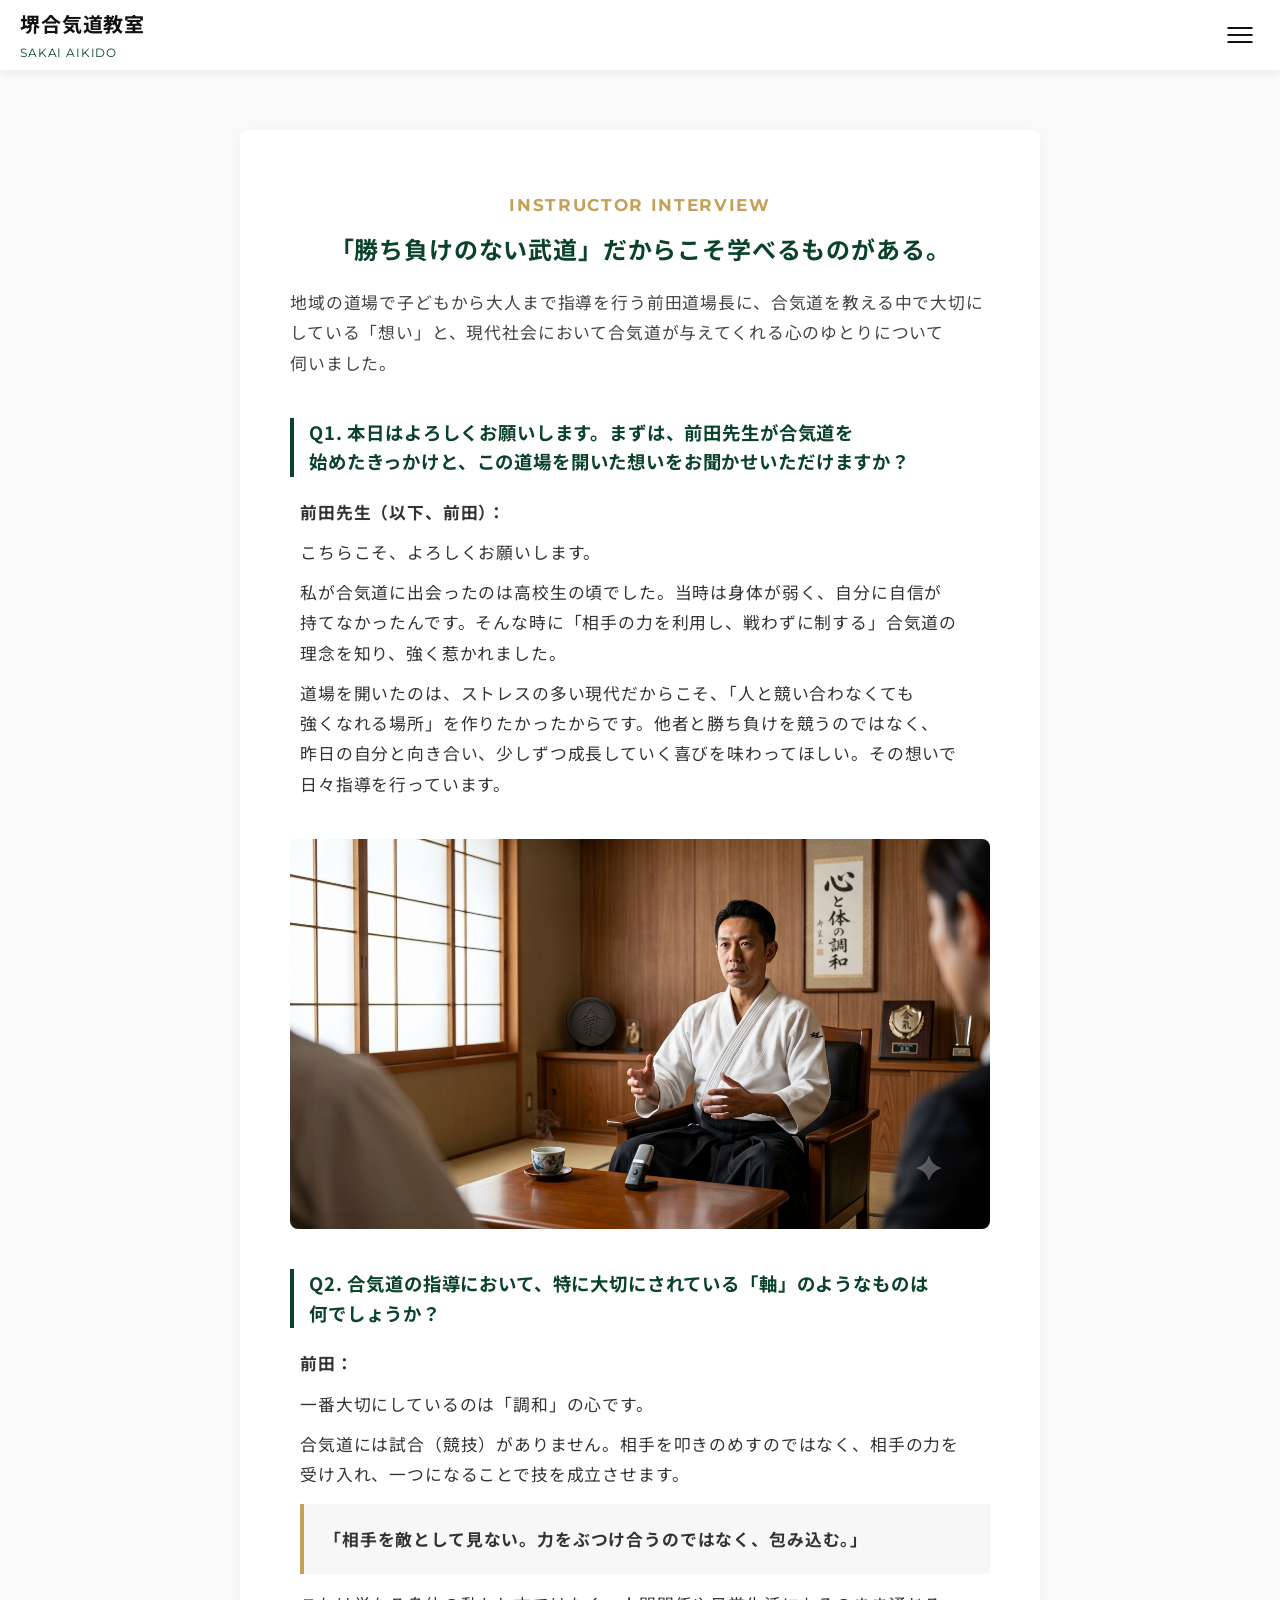
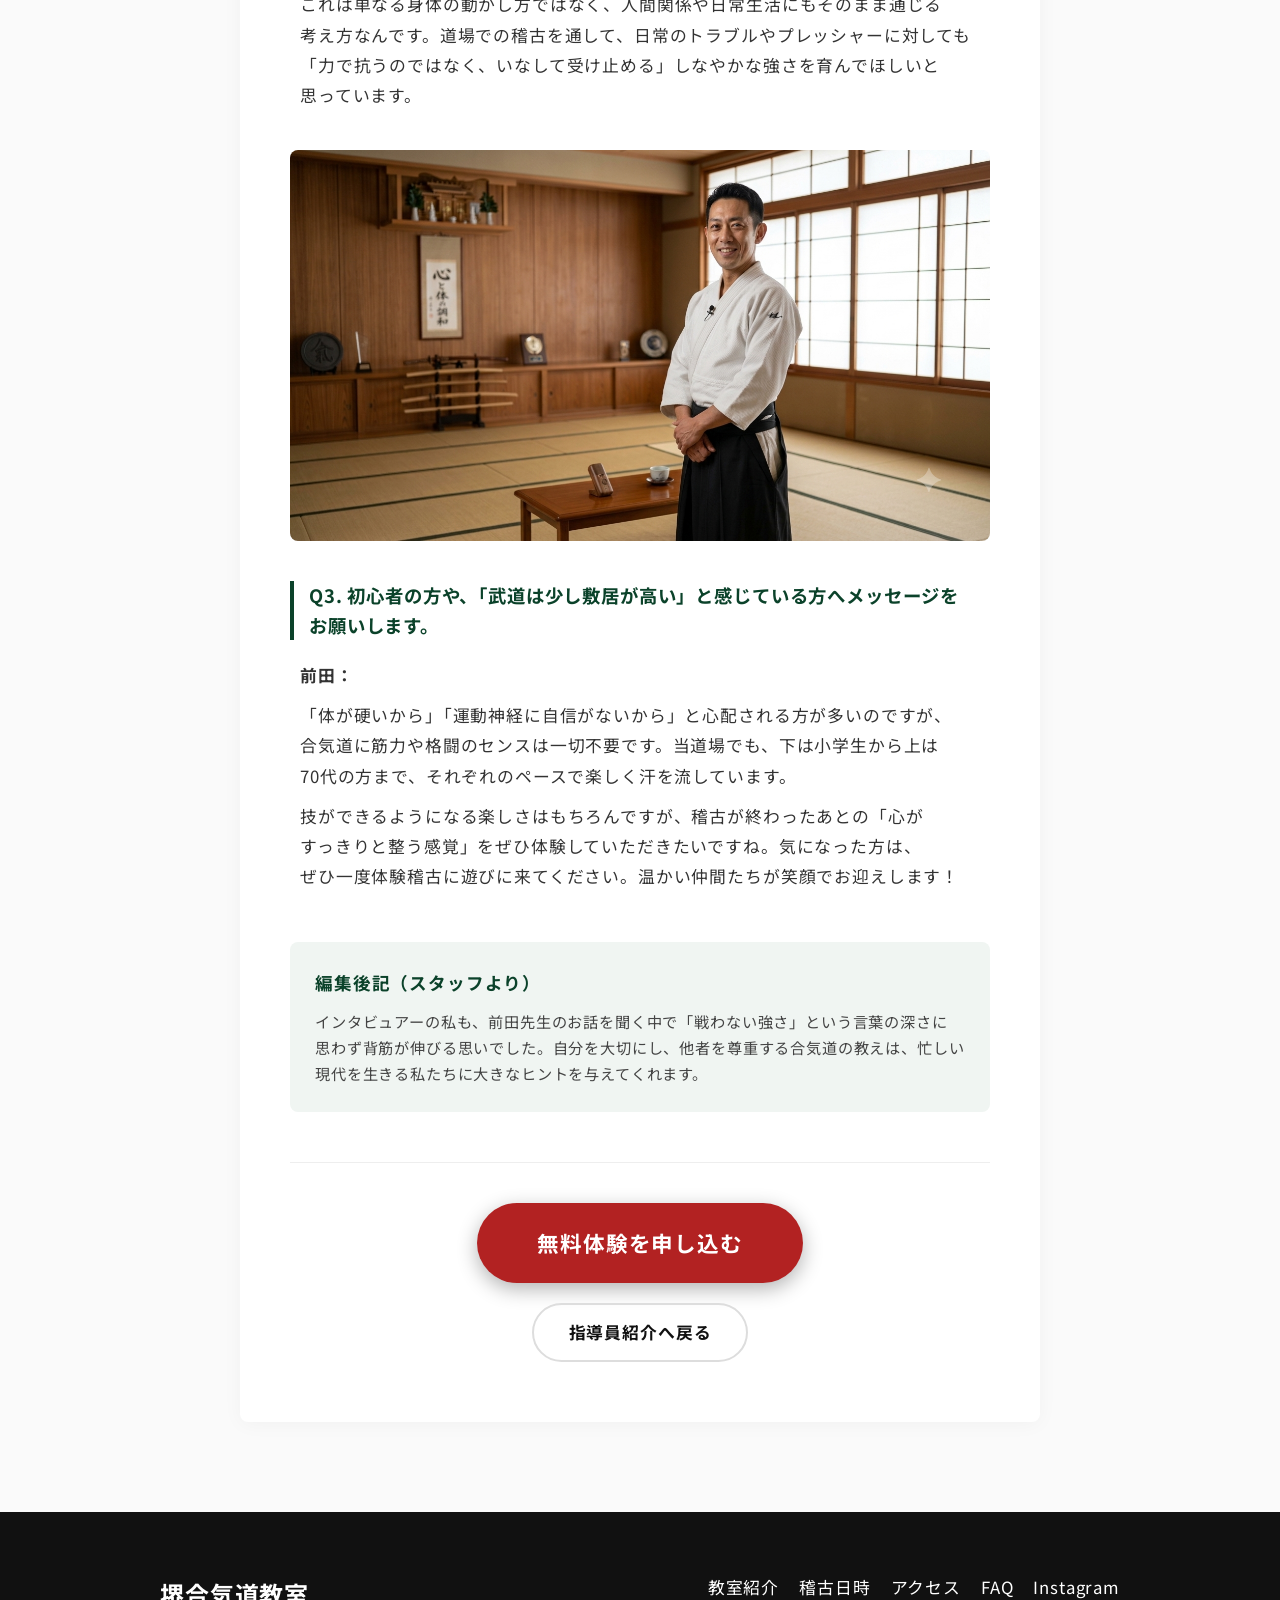
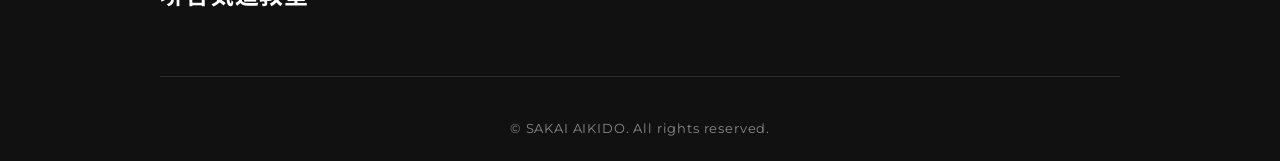
==== commit e4863a14: "Add files via upload" ====
--- a/interview.html
+++ b/interview.html
@@ -25,11 +25,12 @@
         </button>
     </header>
 
-    <!-- スライドメニュー -->
+    <!-- スライドメニュー（トップページへの適切なアンカーリンクに修正） -->
     <nav class="nav-menu" id="js-nav">
         <ul>
             <li><a href="index.html"><span>HOME</span>ホーム</a></li>
-            <li><a href="index.html#about"><span>ABOUT</span>教室紹介</a></li>
+            <li><a href="index.html#about"><span>ABOUT</span>合気道とは（教室紹介）</a></li>
+            <li><a href="index.html#beginner"><span>BEGINNER</span>初めての方へ</a></li>
             <li><a href="index.html#features"><span>FEATURES</span>特徴</a></li>
             <li><a href="index.html#schedule"><span>SCHEDULE</span>稽古日時・月謝</a></li>
             <li><a href="index.html#access"><span>ACCESS</span>アクセス</a></li>
@@ -40,10 +41,9 @@
     </nav>
     <div class="nav-overlay" id="js-overlay"></div>
 
-    <!-- mainに style="padding-top: 100px;" を追加し、ヘッダー被りを防止 -->
-    <main class="article-page" style="padding-top: 100px; padding-bottom: 60px; background-color: #FAFAFA;">
+    <main class="article-page">
         <!-- インタビューメインエリア -->
-        <article class="interview-container" style="max-width: 800px; margin: 0 auto; background: #fff; padding: 40px 30px; border-radius: 8px; box-shadow: 0 2px 15px rgba(0,0,0,0.05);">
+        <article class="interview-container">
             <!-- 記事ヘッダー -->
             <header class="interview-header" style="text-align: center; margin-bottom: 40px;">
                 <div class="interview-subtitle" style="font-family: 'Montserrat', sans-serif; color: #C5A059; font-weight: bold; letter-spacing: 0.1em; margin-bottom: 10px;">INSTRUCTOR INTERVIEW</div>
@@ -112,11 +112,11 @@
             </div>
 
             <!-- 下部アクションエリア -->
-            <div class="interview-actions" style="display: flex; flex-direction: column; align-items: center; gap: 20px; margin-top: 50px; border-top: 1px solid #eee; padding-top: 40px;">
-                <a href="https://forms.gle/1L7aaWqh9uQGa3tB6" class="btn-cta" target="_blank" rel="noopener" style="display: inline-flex; align-items: center; justify-content: center; background: #B22222; color: #fff; padding: 18px 50px; border-radius: 50px; text-decoration: none; font-weight: bold; font-size: 1.2rem; box-shadow: 0 4px 15px rgba(0,0,0,0.2);">
-                    無料体験を申し込む
+            <div class="interview-actions">
+                <a href="https://forms.gle/1L7aaWqh9uQGa3tB6" class="btn-cta" target="_blank" rel="noopener">
+                    <span class="main-text">無料体験を申し込む</span>
                 </a>
-                <a href="index.html#instructor" class="btn-back" style="display: inline-block; padding: 12px 35px; color: #111; border: 2px solid #ddd; border-radius: 50px; text-decoration: none; font-weight: bold; transition: 0.3s;">
+                <a href="index.html#instructor" class="btn-back">
                     指導員紹介へ戻る
                 </a>
             </div>
@@ -136,7 +136,7 @@
                     <li><a href="https://www.instagram.com/toshi_1057/" target="_blank" rel="noopener">Instagram</a></li>
                 </ul>
             </div>
-            <p class="copyright">&copy; 2024 SAKAI AIKIDO. All rights reserved.</p>
+            <p class="copyright">&copy; SAKAI AIKIDO. All rights reserved.</p>
         </div>
     </footer>
 
--- a/style.css
+++ b/style.css
@@ -1,7 +1,7 @@
 @charset "UTF-8";
 
 /* =========================================
-   変数定義・リセット
+   1. 変数定義・リセット
 ========================================= */
 :root {
     --color-main: #0B422A; /* 深緑 */
@@ -44,7 +44,7 @@
 .text-link { color: var(--color-main); text-decoration: underline; font-weight: bold; }
 
 /* =========================================
-   タイポグラフィ・見出し
+   2. タイポグラフィ・見出し
 ========================================= */
 .section { padding: 90px 0; }
 .section-title { text-align: center; margin-bottom: 50px; position: relative; }
@@ -52,10 +52,13 @@
 .section-title .en { display: block; font-family: var(--font-en); font-size: 2.8rem; font-weight: 800; color: var(--color-main); letter-spacing: 0.1em; line-height: 1.1; }
 .section-title .ja { display: block; font-size: 1.25rem; font-weight: 700; margin-top: 6px; color: #333; }
 
-/* =========================================
-   ヘッダー & ナビ
-========================================= */
-.header { position: fixed; top: 0; left: 0; width: 100%; height: var(--header-height); background-color: rgba(255, 255, 255, 0.98); display: flex; justify-content: space-between; align-items: center; padding: 0 20px; z-index: 100; box-shadow: 0 1px 4px rgba(0,0,0,0.08); }
+/* ABOUTセクションの上の余白を従来の約1/3（30px）に縮小 */
+#about { padding-top: 30px; }
+
+/* =========================================
+   3. ヘッダー & ナビ
+========================================= */
+.header { position: fixed; top: 0; left: 0; width: 100%; height: var(--header-height); background-color: rgba(255, 255, 255, 0.98); display: flex; justify-content: space-between; align-items: center; padding: 0 20px; z-index: 100; box-shadow: 0 2px 10px rgba(0,0,0,0.08); }
 .header-logo a { display: flex; flex-direction: column; }
 .header-logo .logo-ja { font-size: 1.25rem; font-weight: 700; }
 .header-logo .logo-en { font-family: var(--font-en); font-size: 0.75rem; color: var(--color-main); }
@@ -75,25 +78,119 @@
 .nav-overlay.is-active { opacity: 1; visibility: visible; }
 
 /* =========================================
-   トップスライダー (ズームなし)
-========================================= */
-.hero { margin-top: var(--header-height); position: relative; width: 100%; height: calc(100vh - var(--header-height)); min-height: 500px; padding: 20px; background-color: var(--color-bg); }
-.slider { width: 100%; height: 100%; position: relative; border-radius: 12px; overflow: hidden; background-color: #000; }
-.slide { position: absolute; top: 0; left: 0; width: 100%; height: 100%; opacity: 0; visibility: hidden; transition: opacity 1.2s ease, visibility 1.2s ease; }
-.slide.active { opacity: 1; visibility: visible; z-index: 2; }
-
-/* PC画面縮小でも画像が崩れない設定 */
-.slide img { width: 100%; height: 100%; object-fit: cover; object-position: center; }
-
-.slider-controls { position: absolute; top: 50%; left: 0; width: 100%; display: flex; justify-content: space-between; transform: translateY(-50%); padding: 0 30px; pointer-events: none; z-index: 10; }
-.slider-btn { pointer-events: auto; background-color: rgba(0,0,0,0.4); color: #fff; border: none; width: 44px; height: 44px; border-radius: 50%; font-size: 1.2rem; cursor: pointer; transition: 0.3s; }
-.slider-btn:hover { background-color: var(--color-main); }
-.slider-indicators { position: absolute; bottom: 35px; left: 50%; transform: translateX(-50%); display: flex; gap: 10px; z-index: 10; }
-.indicator { width: 30px; height: 4px; background-color: rgba(255,255,255,0.4); cursor: pointer; transition: 0.3s; }
-.indicator.active { background-color: #fff; }
-
-/* =========================================
-   初めての方へ
+   4. トップスライダー（Bリーグスタイルの迫力設計）
+========================================= */
+.hero { 
+    margin-top: var(--header-height); 
+    position: relative; 
+    width: 100%; 
+    height: calc(100vh - var(--header-height)); 
+    max-height: 750px;
+    min-height: 480px;
+    padding: 0; /* 画面いっぱいに広げるため外側余白を削除 */
+    background-color: #000; 
+}
+
+.slider { 
+    width: 100%; 
+    height: 100%; 
+    position: relative; 
+    border-radius: 0; /* 迫力を出すため角丸を排除 */
+    overflow: hidden; 
+    background-color: #000; 
+}
+
+.slider-track {
+    display: flex;
+    width: 100%;
+    height: 100%;
+    transition: transform 0.5s cubic-bezier(0.25, 1, 0.5, 1);
+}
+
+.slider-track .slide {
+    flex: 0 0 100%;
+    width: 100%;
+    height: 100%;
+    position: relative;
+    display: block;
+}
+
+.slide picture {
+    width: 100%;
+    height: 100%;
+    display: block;
+}
+
+.slide img { 
+    width: 100%; 
+    height: 100%; 
+    object-fit: cover; 
+    object-position: center; 
+    display: block;
+}
+
+/* コントローラー & インジケーター */
+.slider-controls { 
+    position: absolute; 
+    top: 50%; 
+    left: 0; 
+    width: 100%; 
+    display: flex; 
+    justify-content: space-between; 
+    transform: translateY(-50%); 
+    padding: 0 20px; 
+    pointer-events: none; 
+    z-index: 10; 
+}
+.slider-btn { 
+    pointer-events: auto; 
+    background-color: rgba(0,0,0,0.4); 
+    color: #fff; 
+    border: 1px solid rgba(255, 255, 255, 0.2); 
+    width: 44px; 
+    height: 44px; 
+    border-radius: 50%; 
+    font-size: 1.2rem; 
+    cursor: pointer; 
+    transition: all 0.3s ease; 
+    display: flex;
+    align-items: center;
+    justify-content: center;
+    backdrop-filter: blur(4px);
+}
+.slider-btn:hover { background-color: var(--color-main); border-color: var(--color-main); }
+
+/* 画像に重ねて配置する高級感あるインジケーター */
+.slider-indicators { 
+    position: absolute; 
+    bottom: 20px; 
+    left: 50%; 
+    transform: translateX(-50%); 
+    display: flex; 
+    gap: 10px; 
+    z-index: 20; 
+    background: rgba(0, 0, 0, 0.35);
+    padding: 8px 16px;
+    border-radius: 30px;
+    backdrop-filter: blur(4px);
+    border: 1px solid rgba(255,255,255,0.15);
+}
+.indicator { 
+    width: 28px; 
+    height: 6px; 
+    background-color: rgba(255,255,255,0.4); 
+    cursor: pointer; 
+    transition: all 0.3s ease; 
+    border-radius: 3px; 
+}
+.indicator.active { 
+    background-color: var(--color-gold); 
+    width: 42px; 
+    box-shadow: 0 0 8px rgba(197, 160, 89, 0.8);
+}
+
+/* =========================================
+   5. 初めての方へ
 ========================================= */
 .beginner-intro { font-size: 1.25rem; font-weight: bold; margin-bottom: 40px; color: var(--color-main); }
 .beginner-grid { display: grid; grid-template-columns: repeat(auto-fit, minmax(220px, 1fr)); gap: 20px; }
@@ -102,7 +199,7 @@
 .beginner-card p { font-size: 0.95rem; line-height: 1.7; }
 
 /* =========================================
-   ABOUT & FEATURES
+   6. ABOUT & FEATURES
 ========================================= */
 .content-box { background: #fff; padding: 35px; border-radius: 8px; box-shadow: 0 4px 15px rgba(0,0,0,0.05); margin-bottom: 30px; }
 .content-box h3 { font-size: 1.35rem; color: var(--color-main); border-bottom: 2px solid var(--color-main); padding-bottom: 8px; margin-bottom: 15px; }
@@ -111,13 +208,12 @@
 .feature-list li::before { content: "■"; color: var(--color-main); position: absolute; left: 0; font-size: 0.9rem; }
 
 /* =========================================
-   SCHEDULE (稽古日時・月謝)
+   7. SCHEDULE (稽古日時・月謝)
 ========================================= */
 .schedule-info.left-align { max-width: 650px; margin: 0 auto; background: #fff; padding: 35px; border-radius: 8px; box-shadow: 0 4px 15px rgba(0,0,0,0.05); }
 .schedule-info h3 { font-size: 1.3rem; color: var(--color-main); border-bottom: 2px solid var(--color-main); padding-bottom: 8px; margin-bottom: 15px; }
 .schedule-days { font-size: 1.15rem; margin-bottom: 15px; }
 
-/* 稽古日時の見やすさ改善 */
 .time-list li {
     display: flex;
     flex-wrap: wrap;
@@ -147,7 +243,7 @@
 .price-note { font-size: 0.9rem; color: #666; margin-top: 10px; line-height: 1.6; }
 
 /* =========================================
-   ACCESS & INSTRUCTOR
+   8. ACCESS & INSTRUCTOR
 ========================================= */
 .access-address { margin-bottom: 25px; font-size: 1.1rem; }
 .access-list-block { margin-bottom: 20px; }
@@ -169,7 +265,7 @@
 .btn-interview:hover .en, .btn-interview:hover .ja { color: #fff; }
 
 /* =========================================
-   FAQ
+   9. FAQ
 ========================================= */
 .faq-list { max-width: 750px; margin: 0 auto; display: flex; flex-direction: column; gap: 15px; }
 .faq-item { background: #fff; border-radius: 8px; box-shadow: 0 2px 10px rgba(0,0,0,0.04); border: 1px solid #EAEAEA; overflow: hidden; }
@@ -184,7 +280,7 @@
 .a-icon { background: var(--color-gold); color: #fff; font-family: var(--font-en); font-weight: bold; font-size: 1rem; width: 28px; height: 28px; display: inline-flex; align-items: center; justify-content: center; border-radius: 50%; flex-shrink: 0; margin-top: 2px; }
 
 /* =========================================
-   CONTACT (CTA)
+   10. CONTACT (CTA)
 ========================================= */
 .contact-section { background: linear-gradient(135deg, #0B422A 0%, #052417 100%); color: #fff; padding: 90px 0; }
 .contact-box { max-width: 800px; margin: 0 auto; }
@@ -197,18 +293,17 @@
 .btn-cta .main-text { font-size: 1.35rem; font-weight: bold; }
 
 /* =========================================
-   インタビューページ修正 (ボタンスタイル復元)
+   11. インタビューページ用
 ========================================= */
 .article-page { padding-top: calc(var(--header-height) + 60px); padding-bottom: 90px; padding-left: 20px; padding-right: 20px; background-color: #FAFAFA; }
 .interview-container { max-width: 800px; margin: 0 auto; background: #FFFFFF; padding: 60px 50px; border-radius: 8px; box-shadow: 0 2px 20px rgba(0, 0, 0, 0.04); }
 
-/* インタビューページ用のボタンラッパーと戻るボタン */
 .interview-actions { display: flex; flex-direction: column; align-items: center; gap: 20px; margin-top: 50px; border-top: 1px solid #eee; padding-top: 40px; }
 .btn-back { display: inline-block; padding: 12px 35px; background-color: transparent; color: var(--color-sub); border: 2px solid #ddd; border-radius: 50px; font-weight: bold; transition: 0.3s; }
 .btn-back:hover { background-color: var(--color-light); border-color: var(--color-main); color: var(--color-main); }
 
 /* =========================================
-   フッター
+   12. フッター
 ========================================= */
 .footer { background-color: var(--color-sub); color: #fff; padding: 60px 0 20px; }
 .footer-inner { display: flex; justify-content: space-between; flex-wrap: wrap; margin-bottom: 40px; border-bottom: 1px solid rgba(255,255,255,0.1); padding-bottom: 40px; }
@@ -217,28 +312,52 @@
 .copyright { text-align: center; font-size: 0.8rem; color: #888; font-family: var(--font-en); }
 
 /* =========================================
-   アニメーション
-========================================= */
-.fade-in-up { opacity: 0; transform: translateY(15px); transition: 0.4s ease-out; }
+   13. アニメーション
+========================================= */
+.fade-in-up { opacity: 0; transform: translateY(30px); transition: 1.0s ease-out; }
 .fade-in-up.is-visible { opacity: 1; transform: translateY(0); }
 
 /* =========================================
-   レスポンシブ (スマホ向け調整)
-========================================= */
-@media screen and (max-width: 1024px) {
-    .hero { height: auto; min-height: initial; padding: 15px; }
-    .slider { aspect-ratio: 16 / 9; height: auto; }
-}
+   14. レスポンシブ (スマホ・タブレット対応)
+========================================= */
 @media screen and (max-width: 768px) {
     body { font-size: 1rem; }
-    .section { padding: 60px 0; }
-    .section-title { margin-bottom: 40px; }
-    .section-title .en { font-size: 2rem; }
+    
+    /* ① スマホ表示時：画像の縦横比（16:9）を崩さず全体を表示させてトリミングを防止 */
+    .hero { 
+        height: auto; 
+        aspect-ratio: 16 / 9; 
+        min-height: auto;
+        max-height: none;
+    }
+    
+    .slide img {
+        object-fit: cover;
+        object-position: center;
+    }
+
+    /* ② スマホ時のインジケーター位置とサイズ調整 */
+    .slider-indicators {
+        bottom: 12px;
+        padding: 6px 12px;
+        gap: 8px;
+    }
+    .indicator {
+        width: 20px;
+        height: 5px;
+    }
+    .indicator.active {
+        width: 30px;
+    }
+
+    .slider-controls { padding: 0 10px; }
+    .slider-btn { width: 36px; height: 36px; font-size: 0.9rem; }
+    
+    .section { padding: 50px 0; }
+    .section-title { margin-bottom: 30px; }
+    .section-title .en { font-size: 2.2rem; }
     .section-title .ja { font-size: 1rem; }
-    .hero { padding: 10px; }
-    .slider { aspect-ratio: 1 / 1; height: auto; }
-    .slider-controls { padding: 0 10px; }
-    .slider-btn { width: 36px; height: 36px; font-size: 1rem; }
+    
     .beginner-grid { grid-template-columns: 1fr; }
     .content-box, .schedule-info.left-align { padding: 25px 20px; }
     
@@ -246,15 +365,19 @@
     .time-list .time { font-size: 1.2rem; min-width: auto; }
     
     .contact-title { font-size: 1.35rem; }
-    .btn-cta { padding: 18px 25px; width: 100%; }
+    .btn-cta { padding: 18px 25px; width: 100%; border-radius: 40px; }
     .btn-cta .main-text { font-size: 1.15rem; }
+    
     .instructor-card { justify-content: center; padding: 25px 20px; }
     .instructor-img { width: 100%; max-width: 240px; height: auto; aspect-ratio: 4 / 5; }
     .instructor-profile { text-align: center; }
+    
     .faq-q { padding: 16px 18px; font-size: 1rem; }
     .faq-a-inner { padding: 0 18px 18px 18px; }
+    
     .article-page { padding-top: calc(var(--header-height) + 30px); }
     .interview-container { padding: 30px 20px; }
+    
     .footer-inner { flex-direction: column; align-items: center; text-align: center; }
     .footer-links { justify-content: center; }
 }
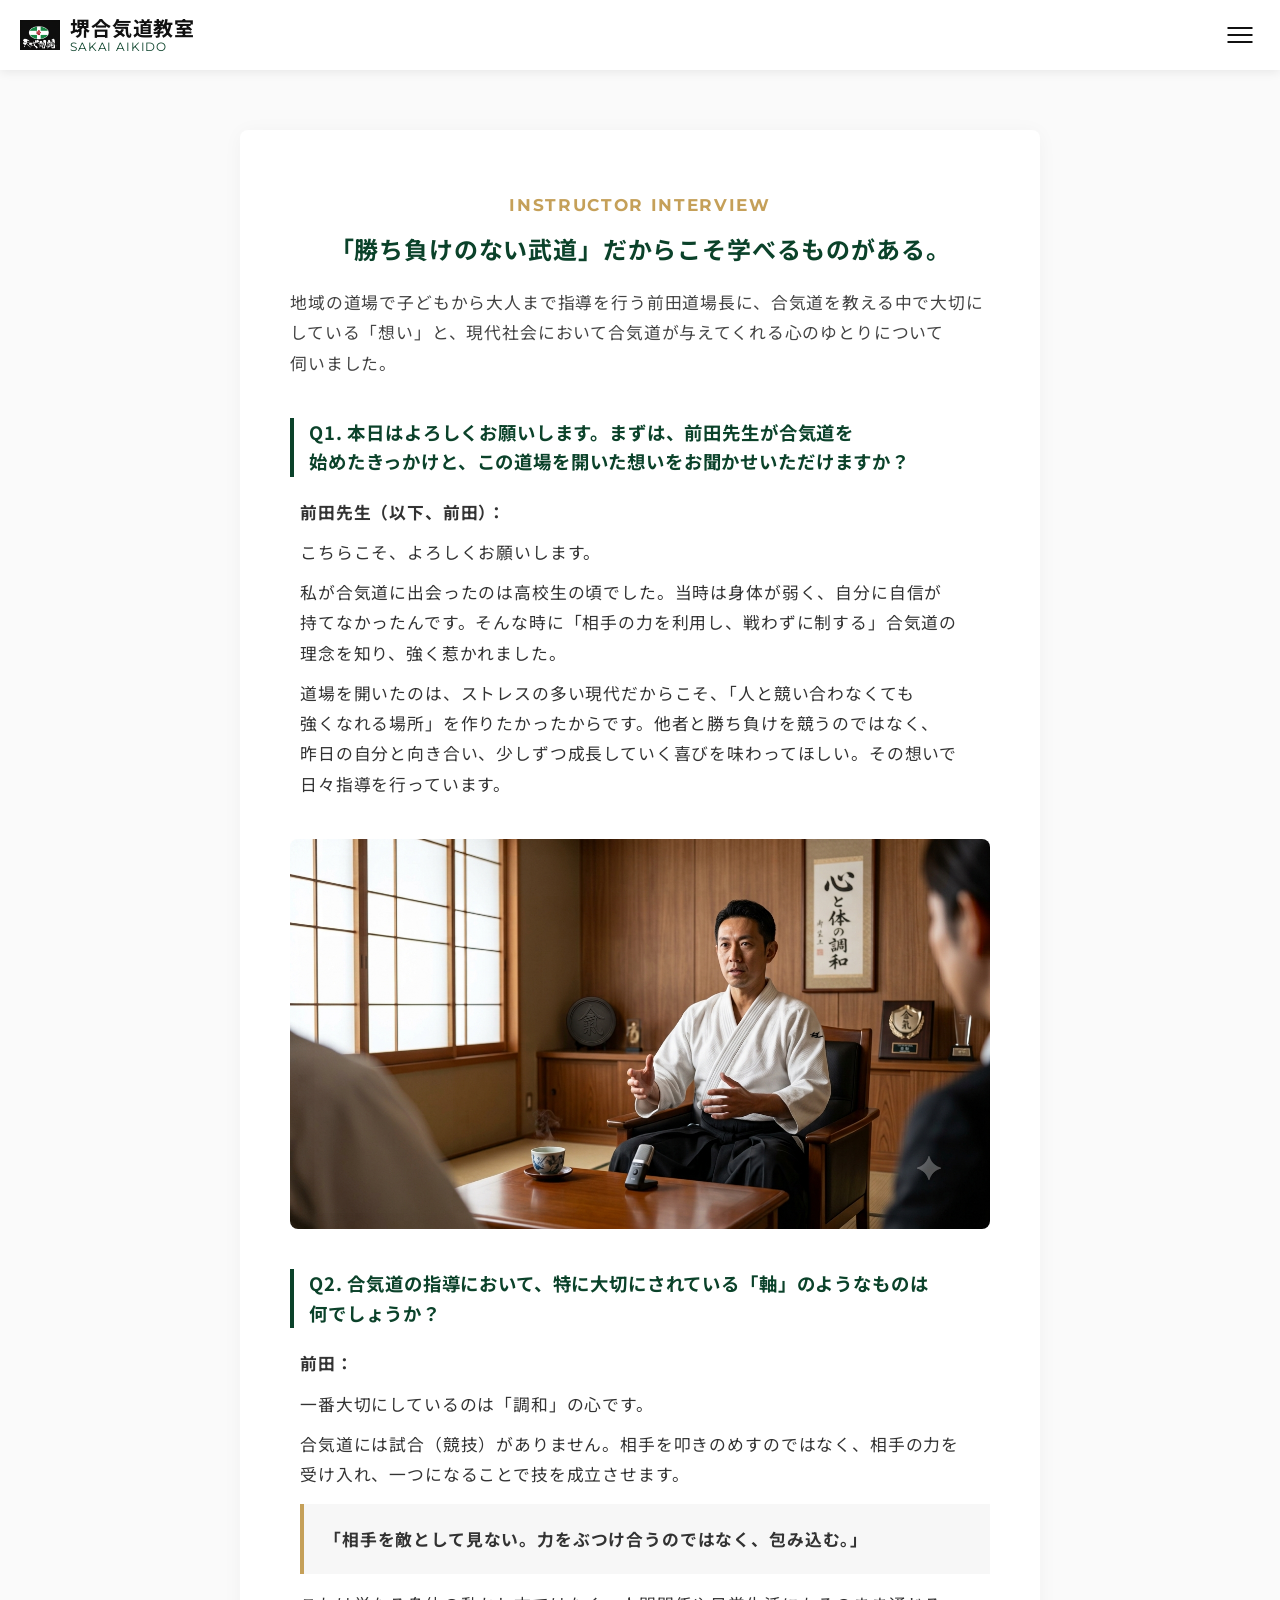
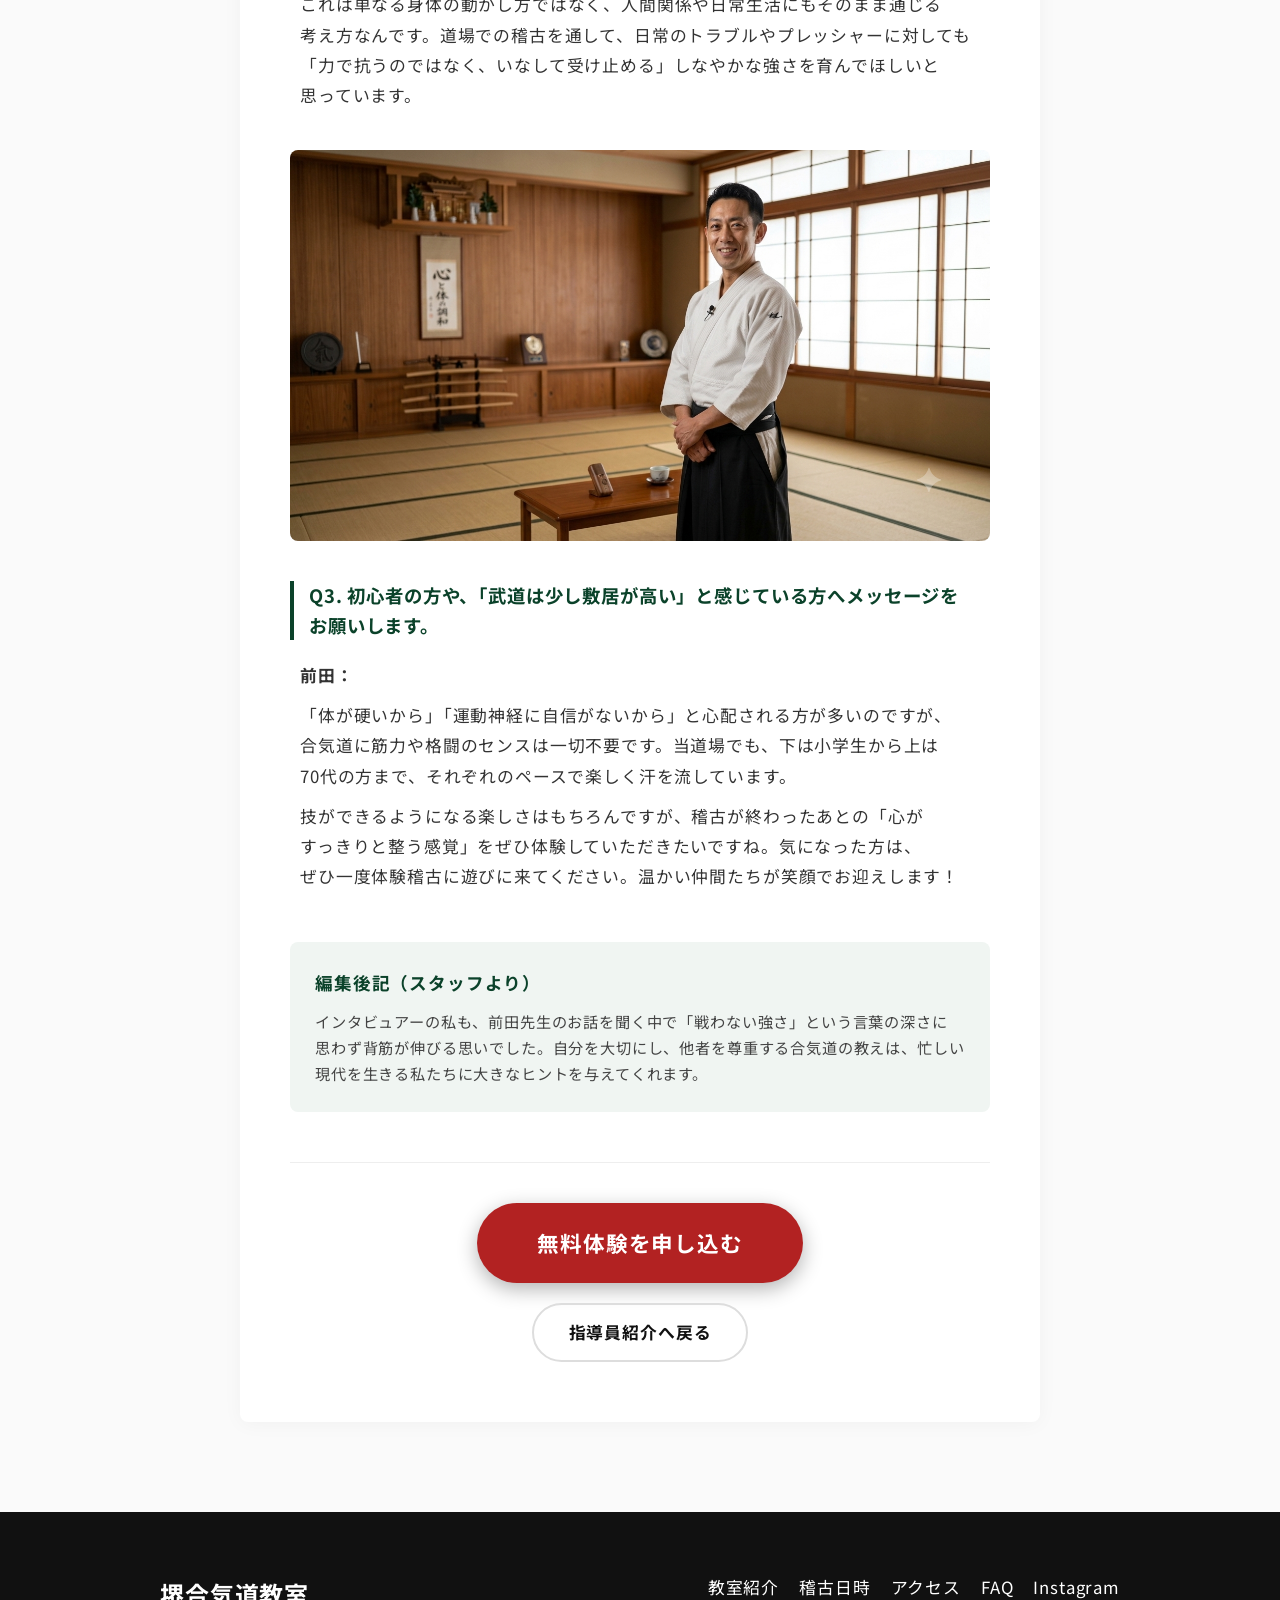
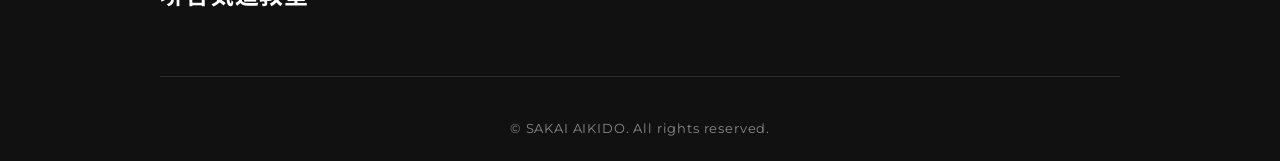
==== commit 41ae64b0: "Add files via upload" ====
--- a/interview.html
+++ b/interview.html
@@ -4,7 +4,6 @@
     <meta charset="UTF-8">
     <meta name="viewport" content="width=device-width, initial-scale=1.0">
     <title>指導員インタビュー | 堺合気道教室 SAKAI AIKIDO</title>
-    <!-- Google Fonts -->
     <link rel="preconnect" href="https://fonts.googleapis.com">
     <link rel="preconnect" href="https://fonts.gstatic.com" crossorigin>
     <link href="https://fonts.googleapis.com/css2?family=Montserrat:wght@300;400;500;600;700&family=Noto+Sans+JP:wght@400;500;700&display=swap" rel="stylesheet">
@@ -12,20 +11,25 @@
 </head>
 <body>
 
-    <!-- ヘッダー -->
-    <header class="header">
-        <div class="header-logo">
-            <a href="index.html">
+   <!-- ヘッダー -->
+<header class="header">
+    <!-- 左側：ロゴ画像 ＋ テキスト（2行） -->
+    <div class="header-logo">
+        <a href="index.html">
+            <img src="images/logo.jpg" alt="堺合気道教室" class="logo-mark">
+            <div class="logo-text">
                 <span class="logo-ja">堺合気道教室</span>
                 <span class="logo-en">SAKAI AIKIDO</span>
-            </a>
-        </div>
-        <button class="hamburger" id="js-hamburger" aria-label="メニューを開閉する" aria-expanded="false">
-            <span></span><span></span><span></span>
-        </button>
-    </header>
+            </div>
+        </a>
+    </div>
 
-    <!-- スライドメニュー（トップページへの適切なアンカーリンクに修正） -->
+    <!-- 右側：三本線（ハンバーガーボタン） -->
+    <button class="hamburger" id="js-hamburger" aria-label="メニューを開閉する" aria-expanded="false">
+        <span></span><span></span><span></span>
+    </button>
+</header>
+    <!-- スライドメニュー -->
     <nav class="nav-menu" id="js-nav">
         <ul>
             <li><a href="index.html"><span>HOME</span>ホーム</a></li>
@@ -42,9 +46,7 @@
     <div class="nav-overlay" id="js-overlay"></div>
 
     <main class="article-page">
-        <!-- インタビューメインエリア -->
         <article class="interview-container">
-            <!-- 記事ヘッダー -->
             <header class="interview-header" style="text-align: center; margin-bottom: 40px;">
                 <div class="interview-subtitle" style="font-family: 'Montserrat', sans-serif; color: #C5A059; font-weight: bold; letter-spacing: 0.1em; margin-bottom: 10px;">INSTRUCTOR INTERVIEW</div>
                 <h1 class="interview-title" style="font-size: 1.5rem; color: #0B422A; margin-bottom: 20px; line-height: 1.5;">「勝ち負けのない武道」だからこそ学べるものがある。</h1>
@@ -53,10 +55,7 @@
                 </p>
             </header>
 
-            <!-- 本文コンテンツ -->
             <div class="interview-body">
-                
-                <!-- Q1 -->
                 <section class="interview-block" style="margin-bottom: 40px;">
                     <h2 class="question" style="font-size: 1.15rem; color: #0B422A; border-left: 4px solid #0B422A; padding-left: 15px; margin-bottom: 20px; line-height: 1.6;">Q1. 本日はよろしくお願いします。まずは、前田先生が合気道を始めたきっかけと、この道場を開いた想いをお聞かせいただけますか？</h2>
                     <div class="answer" style="padding-left: 10px; line-height: 1.8; color: #333;">
@@ -67,12 +66,10 @@
                     </div>
                 </section>
 
-                <!-- 挿入画像 1枚目 -->
                 <figure class="interview-image" style="margin-bottom: 40px; text-align: center;">
                     <img src="images/interview1.jpg" alt="対談中にお話しされる前田先生" style="border-radius: 8px; max-height: 400px; width: 100%; object-fit: cover;">
                 </figure>
 
-                <!-- Q2 -->
                 <section class="interview-block" style="margin-bottom: 40px;">
                     <h2 class="question" style="font-size: 1.15rem; color: #0B422A; border-left: 4px solid #0B422A; padding-left: 15px; margin-bottom: 20px; line-height: 1.6;">Q2. 合気道の指導において、特に大切にされている「軸」のようなものは何でしょうか？</h2>
                     <div class="answer" style="padding-left: 10px; line-height: 1.8; color: #333;">
@@ -88,12 +85,10 @@
                     </div>
                 </section>
 
-                <!-- 挿入画像 2枚目 -->
                 <figure class="interview-image" style="margin-bottom: 40px; text-align: center;">
                     <img src="images/interview2.jpg" alt="温かい眼差しで語る前田先生" style="border-radius: 8px; max-height: 400px; width: 100%; object-fit: cover;">
                 </figure>
 
-                <!-- Q3 -->
                 <section class="interview-block" style="margin-bottom: 40px;">
                     <h2 class="question" style="font-size: 1.15rem; color: #0B422A; border-left: 4px solid #0B422A; padding-left: 15px; margin-bottom: 20px; line-height: 1.6;">Q3. 初心者の方や、「武道は少し敷居が高い」と感じている方へメッセージをお願いします。</h2>
                     <div class="answer" style="padding-left: 10px; line-height: 1.8; color: #333;">
@@ -103,15 +98,12 @@
                     </div>
                 </section>
 
-                <!-- 編集後記 -->
                 <section class="editor-note" style="background: #f0f5f2; padding: 25px; border-radius: 8px; margin-top: 50px;">
                     <h3 class="editor-title" style="font-size: 1.1rem; color: #0B422A; margin-bottom: 10px;">編集後記（スタッフより）</h3>
                     <p style="font-size: 0.95rem; line-height: 1.7; color: #444;">インタビュアーの私も、前田先生のお話を聞く中で「戦わない強さ」という言葉の深さに思わず背筋が伸びる思いでした。自分を大切にし、他者を尊重する合気道の教えは、忙しい現代を生きる私たちに大きなヒントを与えてくれます。</p>
                 </section>
-
             </div>
 
-            <!-- 下部アクションエリア -->
             <div class="interview-actions">
                 <a href="https://forms.gle/1L7aaWqh9uQGa3tB6" class="btn-cta" target="_blank" rel="noopener">
                     <span class="main-text">無料体験を申し込む</span>
@@ -123,7 +115,6 @@
         </article>
     </main>
 
-    <!-- フッター -->
     <footer class="footer">
         <div class="container">
             <div class="footer-inner">
--- a/style.css
+++ b/style.css
@@ -1,7 +1,7 @@
 @charset "UTF-8";
 
 /* =========================================
-   1. 変数定義・リセット
+   1. 変数定義・リセット・スクロールオフセット設定
 ========================================= */
 :root {
     --color-main: #0B422A; /* 深緑 */
@@ -15,6 +15,12 @@
     --font-en: 'Montserrat', sans-serif;
     
     --header-height: 70px;
+}
+
+html {
+    scroll-behavior: smooth;
+    /* ヘッダー固定時の被り防止用スクロール調整 */
+    scroll-padding-top: calc(var(--header-height) + 15px);
 }
 
 * {
@@ -44,25 +50,65 @@
 .text-link { color: var(--color-main); text-decoration: underline; font-weight: bold; }
 
 /* =========================================
-   2. タイポグラフィ・見出し
-========================================= */
-.section { padding: 90px 0; }
+   2. タイポグラフィ・見出し・セクション
+========================================= */
+.section { 
+    padding: 90px 0; 
+    /* 各セクションジャンプ時の被り防止 */
+    scroll-margin-top: calc(var(--header-height) + 15px);
+}
 .section-title { text-align: center; margin-bottom: 50px; position: relative; }
 .section-title::after { content: ''; display: block; width: 60px; height: 3px; background-color: var(--color-gold); margin: 15px auto 0; }
 .section-title .en { display: block; font-family: var(--font-en); font-size: 2.8rem; font-weight: 800; color: var(--color-main); letter-spacing: 0.1em; line-height: 1.1; }
 .section-title .ja { display: block; font-size: 1.25rem; font-weight: 700; margin-top: 6px; color: #333; }
 
-/* ABOUTセクションの上の余白を従来の約1/3（30px）に縮小 */
+/* ABOUTセクションの上の余白削減（約1/3） */
 #about { padding-top: 30px; }
 
 /* =========================================
    3. ヘッダー & ナビ
 ========================================= */
-.header { position: fixed; top: 0; left: 0; width: 100%; height: var(--header-height); background-color: rgba(255, 255, 255, 0.98); display: flex; justify-content: space-between; align-items: center; padding: 0 20px; z-index: 100; box-shadow: 0 2px 10px rgba(0,0,0,0.08); }
-.header-logo a { display: flex; flex-direction: column; }
-.header-logo .logo-ja { font-size: 1.25rem; font-weight: 700; }
-.header-logo .logo-en { font-family: var(--font-en); font-size: 0.75rem; color: var(--color-main); }
-.hamburger { width: 40px; height: 40px; background: none; border: none; cursor: pointer; position: relative; z-index: 102; }
+/* ヘッダー全体：左にロゴ、右に三本線ボタンを振り分け */
+.header { 
+    position: fixed; 
+    top: 0; 
+    left: 0; 
+    width: 100%; 
+    height: var(--header-height); 
+    background-color: rgba(255, 255, 255, 0.98); 
+    display: flex; 
+    justify-content: space-between; /* 左右両端に配置 */
+    align-items: center;            /* 上下中央揃え */
+    padding: 0 20px; 
+    z-index: 100; 
+    box-shadow: 0 2px 10px rgba(0,0,0,0.08); 
+}
+
+/* ロゴエリア：画像とテキストを横並びにする */
+.header-logo a { 
+    display: flex; 
+    align-items: center; /* 上下中央揃え */
+    gap: 10px;           /* ロゴ画像とテキストの間隔 */
+}
+
+/* ロゴ画像の設定 */
+.logo-mark {
+    width: 40px;         /* ロゴ画像の大きさ（必要に応じて変更可） */
+    height: auto;
+    object-fit: contain;
+}
+
+/* ロゴテキスト（2行に並べる） */
+.logo-text {
+    display: flex;
+    flex-direction: column;
+}
+
+.header-logo .logo-ja { font-size: 1.25rem; font-weight: 700; line-height: 1.2; }
+.header-logo .logo-en { font-family: var(--font-en); font-size: 0.75rem; color: var(--color-main); line-height: 1.2; }
+
+/* ハンバーガーボタン（右側に配置） */
+.hamburger { width: 40px; height: 40px; background: none; border: none; cursor: pointer; position: relative; z-index: 102; margin-left: auto; }
 .hamburger span { display: block; width: 25px; height: 2px; background-color: var(--color-sub); position: absolute; left: 50%; transform: translateX(-50%); transition: 0.3s ease; }
 .hamburger span:nth-child(1) { top: 12px; } .hamburger span:nth-child(2) { top: 19px; } .hamburger span:nth-child(3) { top: 26px; }
 .hamburger.is-active span:nth-child(1) { top: 19px; transform: translateX(-50%) rotate(45deg); background-color: #fff; }
@@ -76,26 +122,22 @@
 .nav-contact { color: var(--color-gold) !important; font-weight: bold; }
 .nav-overlay { position: fixed; top: 0; left: 0; width: 100%; height: 100vh; background-color: rgba(0,0,0,0.5); z-index: 100; opacity: 0; visibility: hidden; transition: 0.3s ease; }
 .nav-overlay.is-active { opacity: 1; visibility: visible; }
-
-/* =========================================
-   4. トップスライダー（Bリーグスタイルの迫力設計）
+/* =========================================
+   4. トップスライダー (画面全幅・迫力あるデザイン)
 ========================================= */
 .hero { 
     margin-top: var(--header-height); 
     position: relative; 
     width: 100%; 
-    height: calc(100vh - var(--header-height)); 
-    max-height: 750px;
-    min-height: 480px;
-    padding: 0; /* 画面いっぱいに広げるため外側余白を削除 */
     background-color: #000; 
+    overflow: hidden;
 }
 
 .slider { 
     width: 100%; 
     height: 100%; 
     position: relative; 
-    border-radius: 0; /* 迫力を出すため角丸を排除 */
+    border-radius: 0; 
     overflow: hidden; 
     background-color: #000; 
 }
@@ -103,30 +145,37 @@
 .slider-track {
     display: flex;
     width: 100%;
-    height: 100%;
     transition: transform 0.5s cubic-bezier(0.25, 1, 0.5, 1);
 }
 
 .slider-track .slide {
     flex: 0 0 100%;
     width: 100%;
-    height: 100%;
     position: relative;
     display: block;
 }
 
 .slide picture {
     width: 100%;
-    height: 100%;
     display: block;
 }
 
-.slide img { 
-    width: 100%; 
-    height: 100%; 
-    object-fit: cover; 
-    object-position: center; 
-    display: block;
+/* PC時の表示設定 */
+@media screen and (min-width: 769px) {
+    .hero {
+        height: calc(100vh - var(--header-height)); 
+        max-height: 750px;
+        min-height: 480px;
+    }
+    .slider-track { height: 100%; }
+    .slider-track .slide { height: 100%; }
+    .slide picture { height: 100%; }
+    .slide img { 
+        width: 100%; 
+        height: 100%; 
+        object-fit: cover; 
+        object-position: center; 
+    }
 }
 
 /* コントローラー & インジケーター */
@@ -160,7 +209,7 @@
 }
 .slider-btn:hover { background-color: var(--color-main); border-color: var(--color-main); }
 
-/* 画像に重ねて配置する高級感あるインジケーター */
+/* 画像に重ねて下部中央に配置するインジケーター */
 .slider-indicators { 
     position: absolute; 
     bottom: 20px; 
@@ -169,14 +218,14 @@
     display: flex; 
     gap: 10px; 
     z-index: 20; 
-    background: rgba(0, 0, 0, 0.35);
+    background: rgba(0, 0, 0, 0.4);
     padding: 8px 16px;
     border-radius: 30px;
     backdrop-filter: blur(4px);
     border: 1px solid rgba(255,255,255,0.15);
 }
 .indicator { 
-    width: 28px; 
+    width: 24px; 
     height: 6px; 
     background-color: rgba(255,255,255,0.4); 
     cursor: pointer; 
@@ -185,7 +234,7 @@
 }
 .indicator.active { 
     background-color: var(--color-gold); 
-    width: 42px; 
+    width: 38px; 
     box-shadow: 0 0 8px rgba(197, 160, 89, 0.8);
 }
 
@@ -318,40 +367,46 @@
 .fade-in-up.is-visible { opacity: 1; transform: translateY(0); }
 
 /* =========================================
-   14. レスポンシブ (スマホ・タブレット対応)
+   14. レスポンシブ (スマホ表示の完全最適化)
 ========================================= */
 @media screen and (max-width: 768px) {
     body { font-size: 1rem; }
     
-    /* ① スマホ表示時：画像の縦横比（16:9）を崩さず全体を表示させてトリミングを防止 */
+    /* ① スマホ時：高さ固定を解除し、画像の縦横比通りに表示して見切れ（文字切れ）を完全防止 */
     .hero { 
-        height: auto; 
-        aspect-ratio: 16 / 9; 
-        min-height: auto;
-        max-height: none;
+        height: auto !important; 
+        min-height: auto !important;
+        max-height: none !important;
     }
     
     .slide img {
-        object-fit: cover;
-        object-position: center;
-    }
-
-    /* ② スマホ時のインジケーター位置とサイズ調整 */
+        width: 100% !important;
+        height: auto !important;
+        object-fit: contain !important;
+        border-radius: 0 !important;
+    }
+/* スマホ表示時のロゴサイズ調整（max-width: 768px の中に追加） */
+    .header { padding: 0 15px; }
+    .header-logo a { gap: 8px; }
+    .logo-mark { width: 32px; } /* スマホではロゴを少し小さく */
+    .header-logo .logo-ja { font-size: 1.05rem; }
+    .header-logo .logo-en { font-size: 0.65rem; }
+    /* ② インジケーター・操作ボタンのスマホ位置調整 */
     .slider-indicators {
-        bottom: 12px;
-        padding: 6px 12px;
-        gap: 8px;
+        bottom: 10px;
+        padding: 4px 12px;
+        gap: 6px;
     }
     .indicator {
-        width: 20px;
-        height: 5px;
+        width: 18px;
+        height: 4px;
     }
     .indicator.active {
-        width: 30px;
+        width: 28px;
     }
 
     .slider-controls { padding: 0 10px; }
-    .slider-btn { width: 36px; height: 36px; font-size: 0.9rem; }
+    .slider-btn { width: 34px; height: 34px; font-size: 0.85rem; }
     
     .section { padding: 50px 0; }
     .section-title { margin-bottom: 30px; }
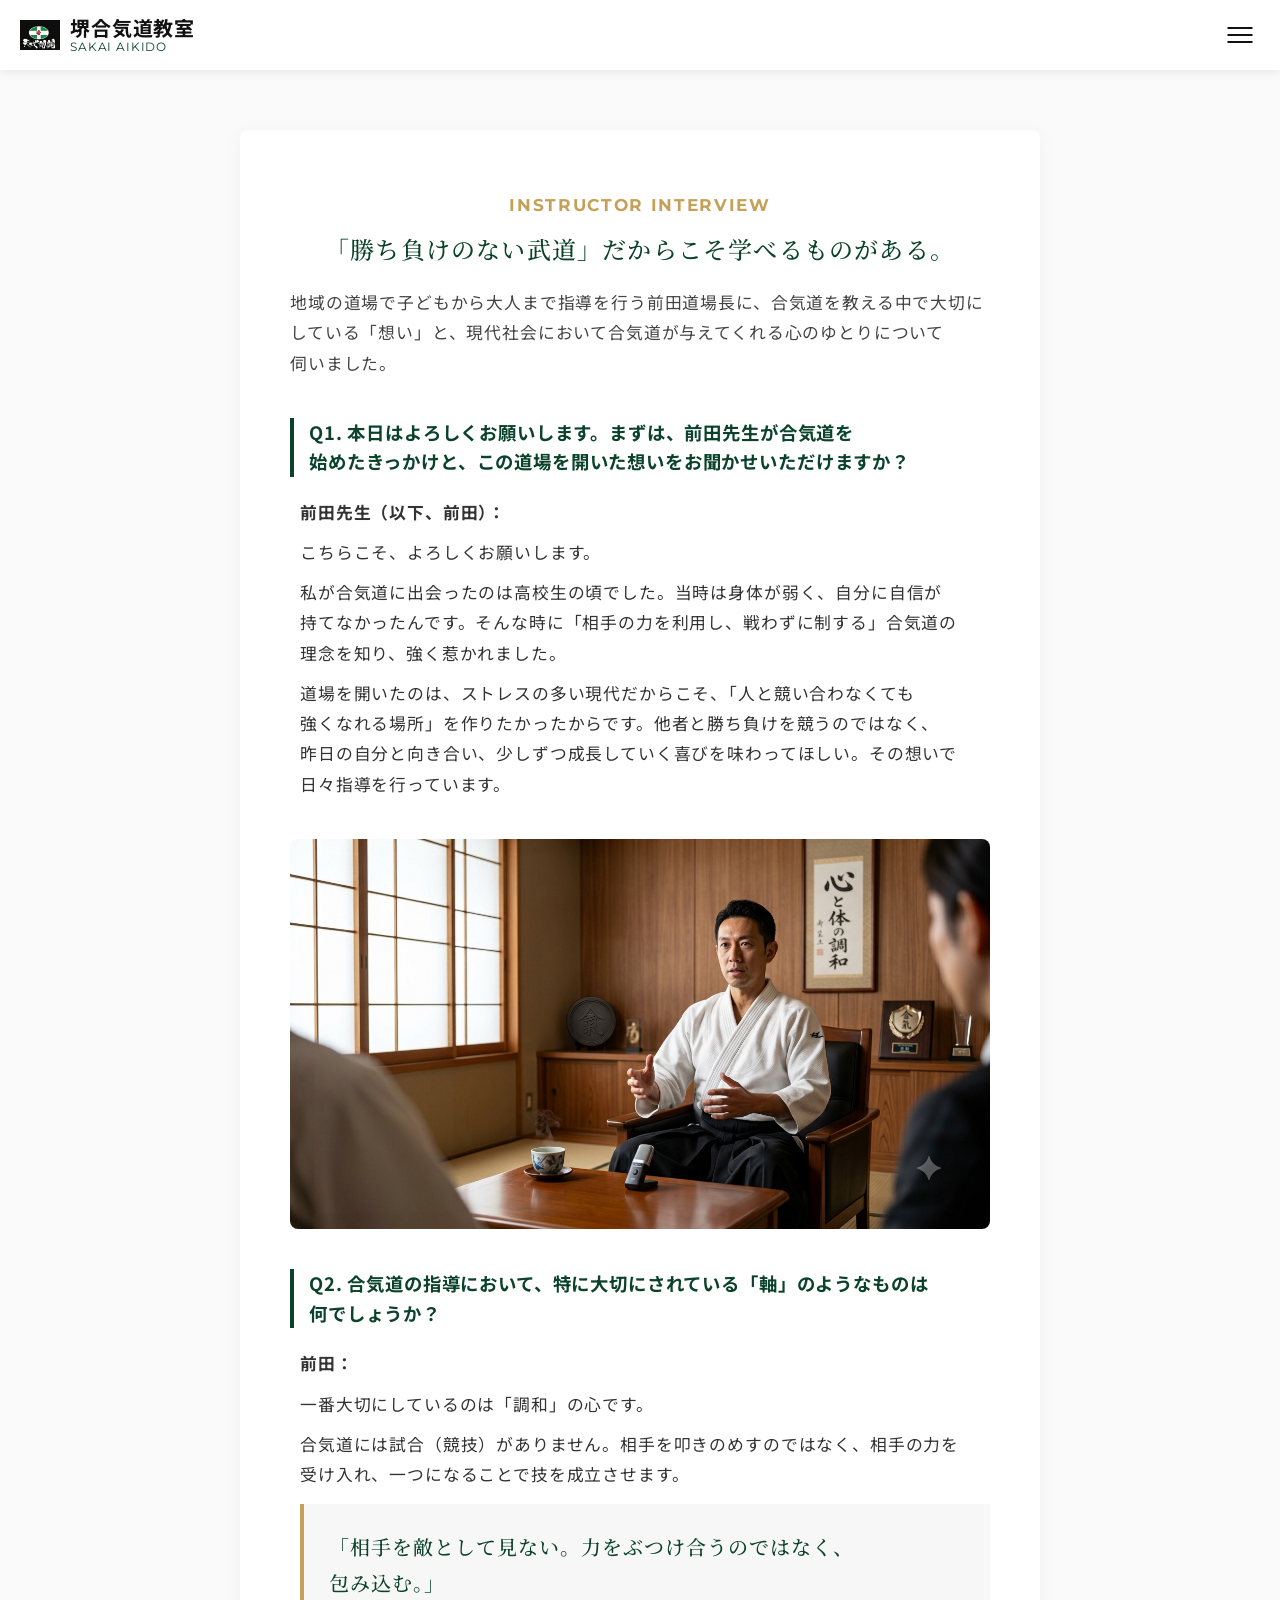
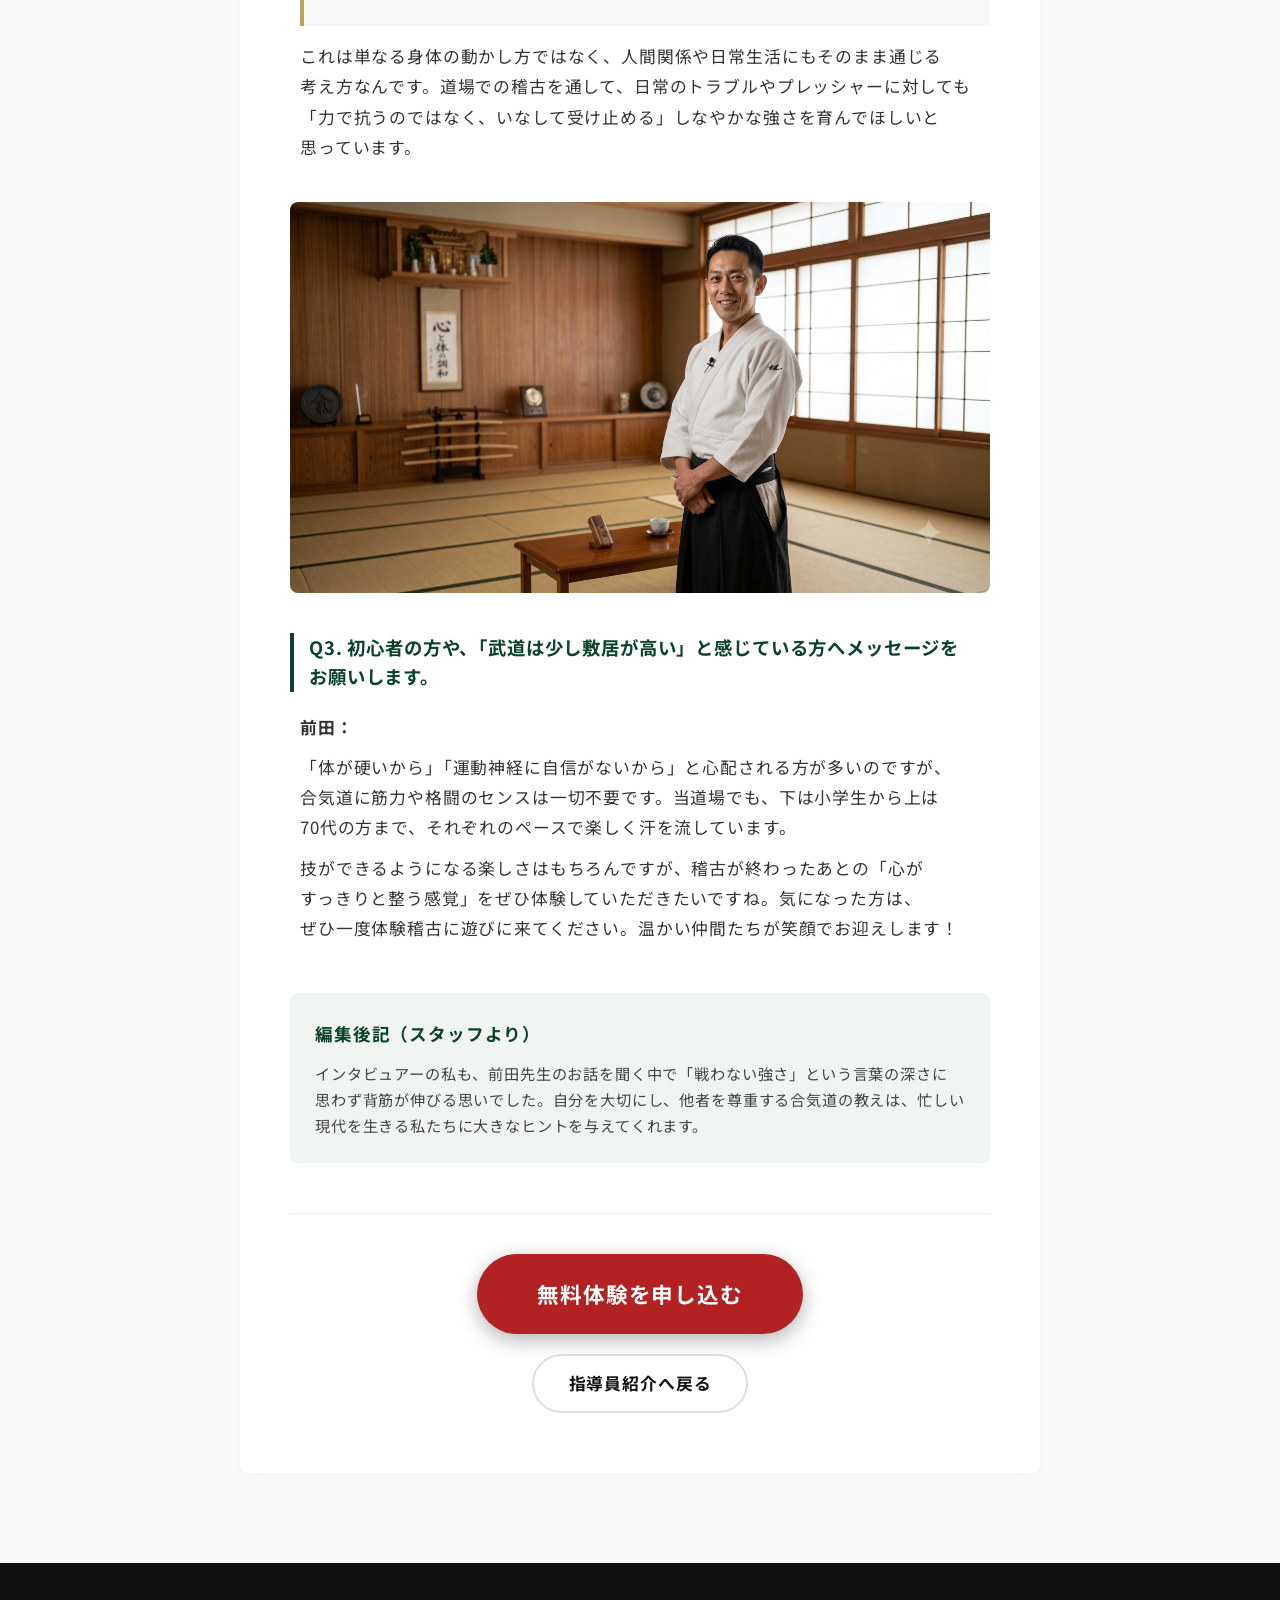
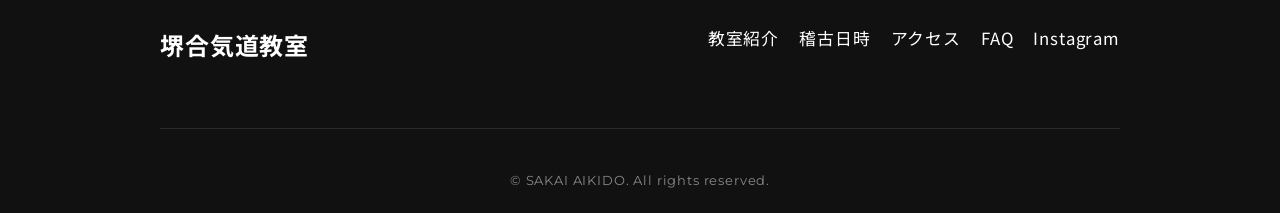
==== commit 130bc22f: "Add files via upload" ====
--- a/interview.html
+++ b/interview.html
@@ -6,7 +6,7 @@
     <title>指導員インタビュー | 堺合気道教室 SAKAI AIKIDO</title>
     <link rel="preconnect" href="https://fonts.googleapis.com">
     <link rel="preconnect" href="https://fonts.gstatic.com" crossorigin>
-    <link href="https://fonts.googleapis.com/css2?family=Montserrat:wght@300;400;500;600;700&family=Noto+Sans+JP:wght@400;500;700&display=swap" rel="stylesheet">
+    <link href="https://fonts.googleapis.com/css2?family=Montserrat:wght@300;400;500;600;700;800&family=Noto+Sans+JP:wght@400;500;700&family=Noto+Serif+JP:wght@400;500&display=swap" rel="stylesheet">
     <link rel="stylesheet" href="style.css">
 </head>
 <body>
@@ -77,9 +77,9 @@
                         <p style="margin-bottom: 10px;">一番大切にしているのは「調和」の心です。</p>
                         <p style="margin-bottom: 15px;">合気道には試合（競技）がありません。相手を叩きのめすのではなく、相手の力を受け入れ、一つになることで技を成立させます。</p>
                         
-                        <blockquote class="highlight-quote" style="background: #f7f7f7; padding: 20px; border-left: 4px solid #C5A059; font-weight: bold; margin-bottom: 15px;">
-                            「相手を敵として見ない。力をぶつけ合うのではなく、包み込む。」
-                        </blockquote>
+                        <blockquote class="highlight-quote" style="background: #f7f7f7; padding: 25px; border-left: 4px solid var(--color-gold); margin-bottom: 15px; font-size: 1.25rem; color: var(--color-main);">
+「相手を敵として見ない。力をぶつけ合うのではなく、包み込む。」
+　　　　　　　　　　　　　</blockquote>
 
                         <p>これは単なる身体の動かし方ではなく、人間関係や日常生活にもそのまま通じる考え方なんです。道場での稽古を通して、日常のトラブルやプレッシャーに対しても「力で抗うのではなく、いなして受け止める」しなやかな強さを育んでほしいと思っています。</p>
                     </div>
--- a/style.css
+++ b/style.css
@@ -13,6 +13,7 @@
     
     --font-ja: 'Noto Sans JP', sans-serif;
     --font-en: 'Montserrat', sans-serif;
+    --font-mincho: 'Noto Serif JP', serif;
     
     --header-height: 70px;
 }
@@ -64,6 +65,33 @@
 
 /* ABOUTセクションの上の余白削減（約1/3） */
 #about { padding-top: 30px; }
+
+/* =========================================
+   明朝体用（キャッチコピー・理念など）
+========================================= */
+/* HTMLタグに class="text-mincho" と付けるだけで明朝体になります */
+.text-mincho {
+    font-family: var(--font-mincho);
+    font-weight: 500; /* 細めで上品な太さ */
+    letter-spacing: 0.08em; /* 文字の間隔を少し開けて高級感を出す */
+}
+
+/* 理念や印象的な見出し用の装飾 */
+.philosophy-title {
+    font-family: var(--font-mincho);
+    font-size: 1.6rem;
+    font-weight: 500;
+    color: var(--color-main);
+    letter-spacing: 0.1em;
+}
+
+/* インタビューページ用（既存のインラインスタイルを上書き） */
+.interview-title,
+.highlight-quote {
+    font-family: var(--font-mincho) !important;
+    font-weight: 500 !important;
+    letter-spacing: 0.05em;
+}
 
 /* =========================================
    3. ヘッダー & ナビ
